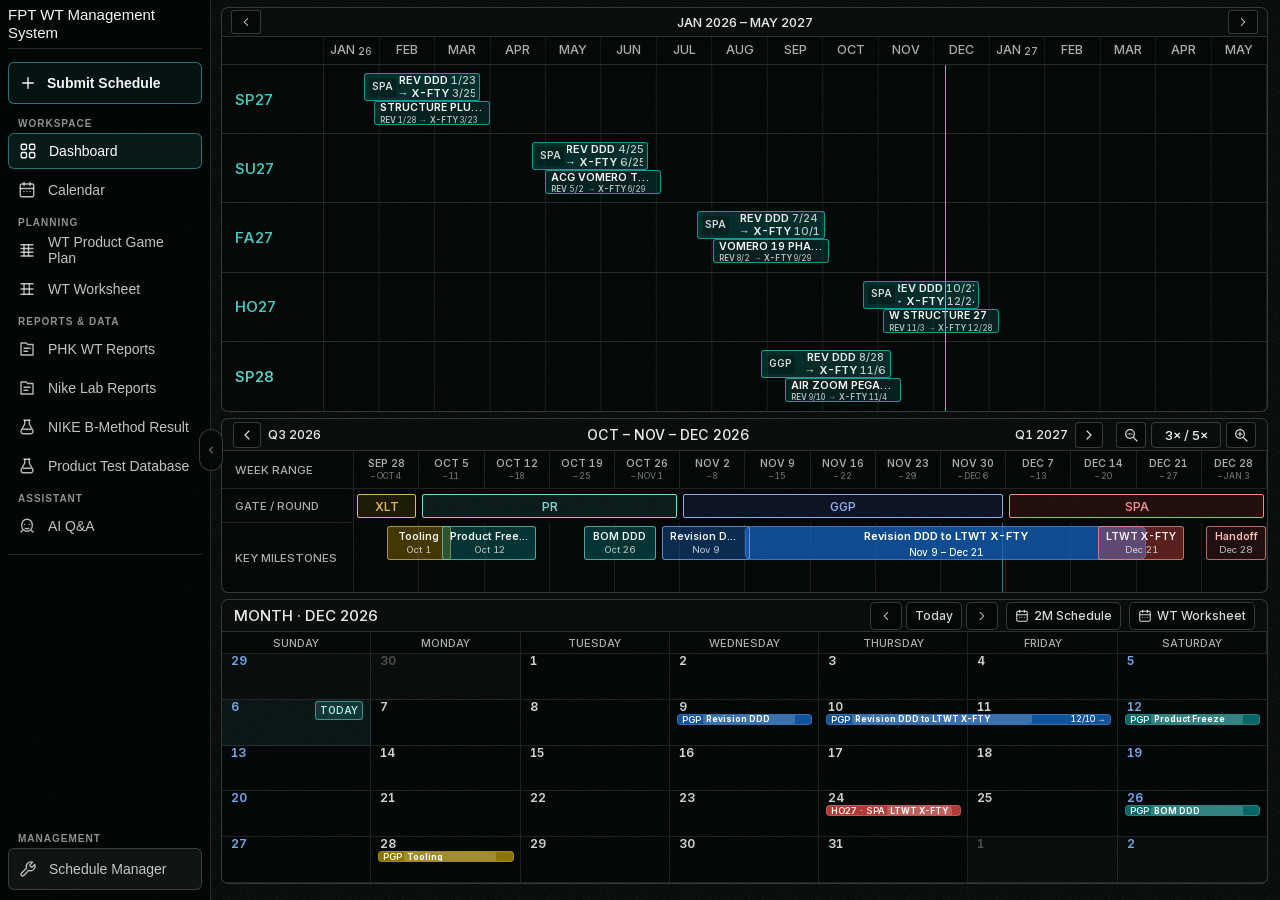
==== local-harness.html @ 63879694 "Show model names in macro actual bars" ====
<!doctype html>
<html lang="en">
<head>
  <meta charset="utf-8">
  <meta name="viewport" content="width=device-width, initial-scale=1">
  <title>FPT WT Management System</title>
  <link rel="icon" href="data:,">
  <link rel="stylesheet" href="./wt-system.css?v=202607162345">
</head>
<body>
  <div
    id="wt-system-root"
    data-wt-system
    data-wt-standalone="true"
    data-wt-year="2026"
    data-wt-backend-mode="local"
    data-wt-ai-endpoint=""
    data-wt-copilot-url="https://taekwangcom.sharepoint.com/sites/T2RLDesignTest20260420/_layouts/15/chat.aspx?app=SharePointPages"
    data-wt-agent-source-path="/sites/T2RL2/SiteAssets/T2RL Data Agent Source.md"
    data-wt-tcms-events-url="./tcms-wt-events.json"
    data-wt-tcms-refresh-ms="60000"
  ></div>
  <script defer src="./wt-system.js?v=202607162345"></script>
</body>
</html>
---- wt-system.css ----
@font-face {
  font-family: "Helvetica Now Text";
  src:
    local("Helvetica Now Text"),
    local("HelveticaNowText");
  font-weight: 100 900;
  font-style: normal;
  font-display: swap;
}

@font-face {
  font-family: "T2RL Inter";
  src: url("./fonts/t2rl-inter-latin-100-900-normal.woff2") format("woff2");
  font-style: normal;
  font-weight: 100 900;
  font-display: swap;
}

/* Schedule command board: supplied 1672 x 941 visual reference */
@font-face {
  font-family: "Inter WT";
  src: url("./fonts/inter-variable.woff2") format("woff2");
  font-weight: 100 900;
  font-style: normal;
  font-display: swap;
}

.wt-app.is-dashboard {
  --wt-sidebar-width: clamp(208px, 16.5vw, 232px);
  grid-template-columns: var(--wt-sidebar-width) minmax(0, 1fr);
  background: #f7f8f8;
  font-family: "Inter WT", Inter, "Arimo WT", Arial, sans-serif;
}

.wt-app.is-dashboard.is-sidebar-collapsed {
  grid-template-columns: 0 minmax(0, 1fr);
}

.wt-app.is-dashboard .wt-main,
.wt-app.is-dashboard .wt-workspace {
  min-width: 0;
  min-height: 0;
  height: 100%;
  background: #f7f8f8;
  overflow: hidden;
}

.wt-command-sidebar {
  width: 244px;
  max-width: 244px;
  height: 100%;
  min-height: 0;
  display: grid;
  grid-template-rows: 62px minmax(0, 1fr) 54px;
  gap: 0;
  padding: 0 7px;
  border: 0;
  border-right: 1px solid #123f48;
  background: #003b46;
  color: #f7ffff;
  overflow: hidden;
}

.wt-command-brand {
  display: grid;
  grid-template-columns: 40px minmax(0, 1fr) 27px;
  gap: 9px;
  align-items: center;
  min-width: 0;
  padding: 8px 2px 7px 6px;
}

.wt-command-brand-mark {
  width: 38px;
  height: 40px;
  display: grid;
  place-items: center;
  border: 2px solid #eafafa;
  border-radius: 2px;
  color: #ffffff;
  font-size: 18px;
  font-weight: 700;
  line-height: 1;
}

.wt-command-brand-copy {
  min-width: 0;
  display: grid;
  gap: 4px;
}

.wt-command-brand-copy b {
  color: #ffffff;
  font-size: 15px;
  font-weight: 750;
  line-height: 1;
  white-space: nowrap;
}

.wt-command-brand-copy small {
  color: #f0fbfc;
  font-size: 10px;
  font-weight: 600;
  line-height: 1;
  white-space: nowrap;
}

.wt-command-brand button,
.wt-command-collapse,
.wt-command-nav button {
  border: 0;
  background: transparent;
  color: inherit;
}

.wt-command-brand button {
  width: 27px;
  height: 38px;
  display: grid;
  place-items: center;
  padding: 0;
}

.wt-command-brand button .wt-icon {
  width: 21px;
  height: 21px;
}

.wt-command-nav {
  min-height: 0;
  display: grid;
  align-content: start;
  gap: 3px;
  padding-top: 6px;
  overflow: hidden;
}

.wt-command-dashboard-link {
  height: 27px;
  display: grid;
  grid-template-columns: 22px 1fr;
  gap: 8px;
  align-items: center;
  padding: 0 13px;
  border-radius: 3px;
  text-align: left;
  font-size: 12px;
  font-weight: 650;
}

.wt-command-dashboard-link.active {
  background: #087d81;
  color: #ffffff;
}

.wt-command-dashboard-link .wt-icon {
  width: 19px;
  height: 19px;
}

.wt-command-nav-group {
  display: grid;
  gap: 1px;
}

.wt-command-nav-group > header {
  height: 26px;
  display: flex;
  align-items: center;
  justify-content: space-between;
  padding: 5px 12px 1px;
}

.wt-command-nav-group > header b {
  color: #ffffff;
  font-size: 10px;
  font-weight: 720;
  line-height: 1;
  letter-spacing: .02em;
}

.wt-command-nav-group > header .wt-icon {
  width: 13px;
  height: 13px;
}

.wt-command-tree {
  position: relative;
  display: grid;
  gap: 0;
  padding-left: 30px;
}

.wt-command-tree::before {
  content: "";
  position: absolute;
  top: 3px;
  bottom: 10px;
  left: 29px;
  border-left: 1px solid rgba(221, 247, 249, .72);
}

.wt-command-tree button {
  position: relative;
  height: 24px;
  display: flex;
  align-items: center;
  padding: 0 0 0 15px;
  color: #f0f8f8;
  text-align: left;
  font-size: 10.5px;
  line-height: 1;
}

.wt-command-tree button::before {
  content: "";
  position: absolute;
  left: 0;
  top: 50%;
  width: 10px;
  border-top: 1px solid rgba(221, 247, 249, .72);
}

.wt-command-tree button:hover,
.wt-command-tree button:focus-visible {
  color: #ffffff;
  background: rgba(255,255,255,.08);
  outline: none;
}

.wt-command-collapse {
  height: 54px;
  display: flex;
  align-items: center;
  gap: 10px;
  align-self: end;
  padding: 0 13px;
  border-top: 1px solid rgba(224,248,249,.55);
  color: #ffffff;
  font-size: 11px;
  text-align: left;
}

.wt-command-collapse .wt-icon {
  width: 16px;
  height: 16px;
}

.wt-app.is-dashboard .wt-dashboard.wt-command-dashboard,
#wt-system-root[data-wt-fit="viewport"] .wt-app.is-dashboard .wt-dashboard.wt-command-dashboard {
  position: relative;
  width: 100%;
  height: 100%;
  min-height: 0;
  display: grid;
  grid-template-rows: 40px 308px 24px 190px 26px minmax(0, 1fr);
  gap: 0;
  padding: 10px 12px 16px 10px;
  background: #f7f8f8;
  overflow: hidden;
}

.wt-command-topbar {
  min-width: 0;
  display: flex;
  align-items: center;
  justify-content: flex-end;
  gap: 8px;
  padding: 0 5px;
}

.wt-command-page-title {
  min-width: 212px;
  display: grid;
  gap: 5px;
}

.wt-command-page-title h1,
.wt-command-page-title span {
  margin: 0;
}

.wt-command-page-title h1 {
  color: #12242e;
  font-size: 22px;
  font-weight: 710;
  line-height: 1;
}

.wt-command-page-title span {
  color: #38444b;
  font-size: 11px;
  font-weight: 450;
}

.wt-command-top-actions {
  min-width: 0;
  display: flex;
  align-items: center;
  justify-content: flex-end;
  gap: 20px;
}

.wt-command-action,
.wt-command-icon-action,
.wt-command-program-select select {
  border: 0;
  background: #ffffff;
  color: #182a34;
  font-size: 11px;
  font-weight: 560;
}

.wt-command-program-select {
  position: relative;
}

.wt-command-program-select select {
  width: 120px;
  height: 36px;
  appearance: auto;
  padding: 0 11px;
  border: 1px solid #c4cbcf;
  border-radius: 4px;
}

.wt-command-action,
.wt-command-icon-action {
  height: 36px;
  display: inline-flex;
  align-items: center;
  justify-content: center;
  border: 1px solid #c4cbcf;
  border-radius: 4px;
}

.wt-command-action {
  min-width: 88px;
  gap: 7px;
  padding: 0 12px;
}

.wt-command-action.active {
  border-color: #087d81;
  background: #e2f4f3;
  color: #006d72;
}

.wt-command-icon-action {
  width: 42px;
  padding: 0;
}

.wt-command-action .wt-icon,
.wt-command-icon-action .wt-icon {
  width: 18px;
  height: 18px;
}

.wt-command-data-date {
  align-self: center;
  color: #2f3b41;
  font-size: 10px;
  font-weight: 500;
  white-space: nowrap;
}

.wt-command-panel {
  min-width: 0;
  min-height: 0;
  border: 1px solid #75838a;
  border-radius: 4px;
  background: #ffffff;
  overflow: hidden;
}

.wt-command-panel-head {
  height: 29px;
  display: grid;
  grid-template-columns: minmax(0, 1fr);
  align-items: center;
  border-bottom: 1px solid #d2d6d8;
}

.wt-command-panel h2 {
  margin: 0;
  color: #182b35;
  font-size: 13px;
  font-weight: 720;
  letter-spacing: 0;
}

.wt-command-panel-head h2 {
  padding-left: 14px;
  font-size: 12px;
  white-space: nowrap;
}

.wt-command-panel-head > b {
  justify-self: center;
  color: #25333a;
  font-size: 11px;
  font-weight: 560;
}

.wt-command-macro-nav {
  width: 100%;
  min-width: 0;
  display: grid;
  grid-template-columns: 28px minmax(0, 1fr) 28px;
  align-items: center;
  gap: 7px;
  padding: 0 7px;
}

.wt-command-macro-nav b {
  justify-self: center;
  color: #25333a;
  font-size: 10px;
  font-weight: 620;
  white-space: nowrap;
}

.wt-command-macro-nav button {
  width: 28px;
  height: 23px;
  display: grid;
  place-items: center;
  padding: 0;
  border: 1px solid #c4cbcf;
  border-radius: 3px;
  background: #ffffff;
  color: #20343d;
}

.wt-command-macro-nav button:hover,
.wt-command-macro-nav button:focus-visible {
  border-color: #0b8589;
  color: #00777b;
}

.wt-command-macro-nav .wt-icon {
  width: 14px;
  height: 14px;
}

.wt-command-year-months {
  height: 26px;
  display: grid;
  grid-template-columns: 102px repeat(var(--wt-command-month-count, 17), minmax(0, 1fr));
  border-bottom: 1px solid #cbd1d4;
}

.wt-command-year-months > * {
  min-width: 0;
  display: grid;
  place-items: center;
  border-right: 1px dotted #c9ced0;
}

.wt-command-year-months > *:last-child {
  border-right: 0;
}

.wt-command-year-months b {
  display: flex;
  height: 100%;
  align-items: center;
  justify-content: center;
  gap: 2px;
  color: #23323a;
  font-size: 8.5px;
  font-weight: 680;
  line-height: 1;
}

.wt-command-year-months b small {
  color: #758086;
  font-size: 6.5px;
  font-weight: 600;
  line-height: 1;
}

.wt-command-season-grid {
  position: relative;
  height: calc(100% - 55px);
}

.wt-command-season-row {
  height: calc(100% / var(--wt-command-season-count, 5));
  display: grid;
  grid-template-columns: 102px minmax(0, 1fr);
  border-bottom: 1px solid #d2d7d9;
}

.wt-command-season-row:last-of-type {
  border-bottom: 0;
}

.wt-command-season-label {
  display: grid;
  align-content: center;
  gap: 3px;
  padding: 0 12px;
  border: 0;
  border-right: 1px solid #cbd1d4;
  background: #ffffff;
  text-align: left;
}

.wt-command-season-label b {
  font-size: 12px;
  font-weight: 720;
  line-height: 1;
}

.wt-command-season-label small {
  font-size: 9px;
  font-weight: 480;
  line-height: 1;
}

.wt-season-green .wt-command-season-label { color: #34752f; }
.wt-season-teal .wt-command-season-label { color: #008387; }
.wt-season-orange .wt-command-season-label { color: #c36515; }
.wt-season-coral .wt-command-season-label { color: #cb342f; }
.wt-season-purple .wt-command-season-label { color: #744099; }

.wt-command-season-track {
  position: relative;
  min-width: 0;
  background-image: linear-gradient(to right, transparent calc(100% - 1px), #e1e4e6 calc(100% - 1px));
  background-size: calc(100% / var(--wt-command-month-count, 17)) 100%;
}

.wt-command-season-plan-bar,
.wt-command-season-actual-bar {
  position: absolute;
  left: var(--start);
  width: max(22px, calc(var(--end) - var(--start)));
  min-width: 0;
  margin: 0;
  border-radius: 3px;
  overflow: hidden;
  white-space: nowrap;
}

.wt-command-season-plan-bar {
  top: 3px;
  height: 16px;
  display: grid;
  grid-template-columns: auto minmax(0, 1fr) auto minmax(0, 1fr);
  align-items: center;
  gap: 3px;
  padding: 0 5px;
  border: 1px solid rgba(39, 66, 72, .18);
  color: #28353b;
  text-align: center;
}

.wt-season-green .wt-command-season-plan-bar { background: #cbddc5; }
.wt-season-teal .wt-command-season-plan-bar { background: #bfdfdb; }
.wt-season-orange .wt-command-season-plan-bar { background: #fcdbb9; }
.wt-season-coral .wt-command-season-plan-bar { background: #f6c5c5; }
.wt-season-purple .wt-command-season-plan-bar { background: #dac7e4; }

.wt-command-season-plan-bar span {
  min-width: 0;
  display: flex;
  align-items: center;
  gap: 3px;
  overflow: hidden;
}

.wt-command-season-plan-bar span:last-child {
  justify-content: flex-end;
}

.wt-command-season-plan-bar b,
.wt-command-season-plan-bar small,
.wt-command-season-plan-bar i {
  flex: 0 0 auto;
  font-size: 7.5px;
  font-style: normal;
  line-height: 1;
}

.wt-command-season-plan-bar b {
  overflow: hidden;
  font-weight: 760;
  text-overflow: ellipsis;
}

.wt-command-bar-gate {
  flex: 0 0 auto;
  min-width: 23px;
  height: 12px;
  display: grid;
  place-items: center;
  padding: 0 3px;
  border-radius: 2px;
  background: rgba(17, 51, 59, .16);
  color: #17363e;
  font-size: 7px;
  font-weight: 800;
  line-height: 1;
}

.wt-command-season-plan-bar small {
  color: rgba(22, 46, 52, .72);
  font-weight: 600;
}

.wt-command-season-actual-bar {
  top: 22px;
  height: 16px;
  display: flex;
  align-items: center;
  gap: 4px;
  padding: 0 5px;
  border: 1px solid #4464d8;
  background: #eef1ff;
  color: #263d92;
  text-align: left;
}

.wt-command-season-actual-bar b,
.wt-command-season-actual-bar span,
.wt-command-season-actual-bar small {
  min-width: 0;
  font-size: 7.5px;
  line-height: 1;
}

.wt-command-season-actual-bar b,
.wt-command-season-actual-bar small {
  flex: 0 0 auto;
  font-weight: 760;
}

.wt-command-season-actual-bar span {
  flex: 1 1 auto;
  overflow: hidden;
  font-weight: 650;
  text-overflow: ellipsis;
}

.wt-command-season-empty {
  margin: 0;
  padding: 22px 16px;
  color: #69777d;
  font-size: 11px;
}

.wt-command-year-today {
  position: absolute;
  inset: 0 0 0 102px;
  z-index: 4;
  pointer-events: none;
}

.wt-command-year-today::after {
  content: "";
  position: absolute;
  top: 0;
  bottom: 0;
  left: var(--point);
  width: 1px;
  background: #13aeb6;
}

.wt-command-today-gap {
  position: relative;
  margin-left: 102px;
  pointer-events: none;
}

.wt-command-today-gap span {
  position: absolute;
  top: 3px;
  left: var(--point);
  z-index: 5;
  min-width: 44px;
  height: 19px;
  display: grid;
  place-items: center;
  padding: 0 6px;
  border: 1px solid #7fd5da;
  border-radius: 3px;
  background: #bdeff0;
  color: #087c82;
  font-size: 9px;
  font-weight: 650;
  transform: translateX(-50%);
}

.wt-command-today-gap.is-master-gap span {
  top: 4px;
}

.wt-command-master-head {
  height: 36px;
  display: grid;
  grid-template-columns: 140px minmax(250px, 1fr) 140px 164px;
  align-items: center;
  gap: 8px;
  padding: 0 15px;
  border-bottom: 1px solid #cbd1d4;
}

.wt-command-master-head h2 {
  font-size: 16px;
}

.wt-command-master-head > b {
  justify-self: center;
  font-size: 12px;
  font-weight: 650;
}

.wt-command-quarter-nav {
  display: flex;
  align-items: center;
  gap: 9px;
  color: #2b3a42;
  font-size: 10px;
  font-weight: 560;
}

.wt-command-quarter-nav.is-next {
  justify-content: flex-end;
}

.wt-command-quarter-nav button,
.wt-command-zoom button {
  width: 31px;
  height: 28px;
  display: grid;
  place-items: center;
  padding: 0;
  border: 1px solid #bfc7cb;
  border-radius: 4px;
  background: #ffffff;
  color: #1f3139;
}

.wt-command-quarter-nav .wt-icon,
.wt-command-zoom .wt-icon {
  width: 17px;
  height: 17px;
}

.wt-command-zoom {
  display: grid;
  grid-template-columns: 34px 78px 34px;
  gap: 6px;
  justify-content: end;
}

.wt-command-zoom button {
  width: 34px;
}

.wt-command-zoom output {
  height: 28px;
  display: grid;
  place-items: center;
  border: 1px solid #bfc7cb;
  border-radius: 4px;
  color: #26373e;
  font-size: 12px;
  font-weight: 550;
}

.wt-command-master-grid {
  height: calc(100% - 36px);
  display: grid;
  grid-template-columns: 132px repeat(var(--weeks), minmax(0, 1fr));
  grid-template-rows: 36px 34px minmax(0, 1fr);
}

.wt-command-master-label {
  z-index: 2;
  display: flex;
  align-items: center;
  padding-left: 13px;
  border-right: 1px solid #cbd1d4;
  border-bottom: 1px solid #cbd1d4;
  background: #ffffff;
  color: #29383f;
  font-size: 9.5px;
  font-weight: 560;
}

.wt-command-master-label.is-week { grid-column: 1; grid-row: 1; }
.wt-command-master-label.is-gate { grid-column: 1; grid-row: 2; }
.wt-command-master-label.is-milestone { grid-column: 1; grid-row: 3; border-bottom: 0; }

.wt-command-week-label {
  grid-row: 1;
  border: 0;
  border-right: 1px solid #d6dbdd;
  border-bottom: 1px solid #cbd1d4;
  background: #ffffff;
  color: #2a3a42;
  font-size: 9px;
  font-weight: 560;
}

.wt-command-gate-band {
  grid-row: 2;
  align-self: center;
  height: 22px;
  display: grid;
  place-items: center;
  margin: 0 3px;
  border: 1px solid currentColor;
  border-radius: 2px;
  font-size: 10px;
  font-weight: 680;
}

.wt-command-gate-band.is-xlt { color: #a26d00; background: #fff6d7; }
.wt-command-gate-band.is-pr { color: #087e7c; background: #def4f1; }
.wt-command-gate-band.is-ggp { color: #1f5cbd; background: #dfe9fb; }
.wt-command-gate-band.is-spa { color: #d93832; background: #ffe1df; }

.wt-command-milestone-track {
  position: relative;
  grid-row: 3;
  min-width: 0;
  display: grid;
  grid-template-columns: repeat(var(--weeks), minmax(0, 1fr));
  align-items: start;
  overflow: hidden;
}

.wt-command-master-rule {
  grid-row: 1;
  height: 100%;
  border-right: 1px solid #d8dcde;
}

.wt-command-master-event {
  position: absolute;
  top: 6px;
  left: var(--visual-left);
  z-index: 2;
  width: var(--visual-width);
  min-width: 0;
  height: 40px;
  display: grid;
  align-content: center;
  gap: 3px;
  margin: 0;
  padding: 0 5px;
  border: 1px solid transparent;
  border-radius: 4px;
  color: #ffffff;
  text-align: center;
  overflow: hidden;
}

.wt-command-master-event b,
.wt-command-master-event small {
  min-width: 0;
  overflow: hidden;
  text-overflow: ellipsis;
  white-space: nowrap;
}

.wt-command-master-event b { font-size: 9px; font-weight: 620; }
.wt-command-master-event small { font-size: 8px; font-weight: 450; }
.wt-command-master-event.is-gold { background: #b99700; }
.wt-command-master-event.is-teal { background: #078b89; }
.wt-command-master-event.is-blue { background: #1667c4; }
.wt-command-master-event.is-red { background: #e24943; }
.wt-command-master-event.is-red-outline { border-color: #df4e48; background: #ffffff; color: #d23c37; }
.wt-command-master-event.is-flow { border-radius: 6px; }

.wt-command-master-event.is-point {
  z-index: 3;
  width: 74px;
  min-width: 74px;
  padding: 0 2px 0 13px;
  border: 0;
  background: transparent;
  color: #25363e;
  text-align: left;
  overflow: visible;
}

.wt-command-master-event.is-point::before {
  content: "";
  position: absolute;
  top: 16px;
  left: 2px;
  width: 8px;
  height: 8px;
  border: 1px solid rgba(24, 45, 54, .22);
  border-radius: 2px;
  background: #53616a;
}

.wt-command-master-event.is-point.is-label-before {
  left: auto;
  right: calc(100% - var(--visual-left));
  padding: 0 13px 0 2px;
  text-align: right;
}

.wt-command-master-event.is-point.is-label-before::before {
  right: 2px;
  left: auto;
}

.wt-command-master-event.is-point.is-gold::before { background: #b99700; }
.wt-command-master-event.is-point.is-teal::before { background: #078b89; }
.wt-command-master-event.is-point.is-blue::before { background: #1667c4; }
.wt-command-master-event.is-point.is-red::before { background: #e24943; }
.wt-command-master-event.is-point.is-red-outline::before { border-color: #df4e48; background: #ffffff; }
.wt-command-master-event.is-point b { font-size: 8px; font-weight: 650; }
.wt-command-master-event.is-point small { color: #66747a; font-size: 7.5px; }

.wt-command-master-event.is-point.is-label-before.is-red b,
.wt-command-master-event.is-point.is-label-before.is-red small {
  justify-self: end;
  padding: 0 2px;
  border-radius: 1px;
  background: rgba(255, 255, 255, .9);
}

.wt-command-actual-event {
  position: absolute;
  bottom: calc(1px + (var(--actual-row) * 16px));
  left: var(--visual-left);
  z-index: 4;
  width: 82px;
  height: 15px;
  display: flex;
  align-items: center;
  justify-content: flex-start;
  gap: 3px;
  padding: 0 2px 0 12px;
  border: 0;
  background: transparent;
  color: #344db6;
  overflow: visible;
  text-align: left;
}

.wt-command-actual-event::before {
  content: "";
  position: absolute;
  top: 4px;
  left: 2px;
  width: 7px;
  height: 7px;
  border: 1px solid #394fc1;
  border-radius: 2px;
  background: #5a6fe2;
}

.wt-command-actual-event.is-label-before {
  left: auto;
  right: calc(100% - var(--visual-left));
  justify-content: flex-end;
  padding: 0 12px 0 2px;
  text-align: right;
}

.wt-command-actual-event.is-label-before::before {
  right: 2px;
  left: auto;
}

.wt-command-actual-event b,
.wt-command-actual-event small {
  overflow: hidden;
  font-size: 7px;
  white-space: nowrap;
  text-overflow: ellipsis;
}

.wt-command-actual-event b { max-width: 53px; }
.wt-command-actual-event small { flex: 0 0 auto; color: #6671a8; }

.wt-command-month {
  display: grid;
  grid-template-rows: 32px minmax(0, 1fr);
}

.wt-command-month > header {
  display: flex;
  align-items: center;
  padding: 0 13px;
  border-bottom: 1px solid #cbd1d4;
}

.wt-command-month > header h2 {
  font-size: 13px;
}

.wt-command-month-grid {
  min-height: 0;
  display: grid;
  grid-template-columns: repeat(7, minmax(0, 1fr));
  grid-template-rows: 27px repeat(var(--month-weeks), minmax(0, 1fr));
  isolation: isolate;
}

.wt-command-weekday {
  grid-row: 1;
  display: grid;
  place-items: center;
  border-right: 1px solid #cfd4d6;
  border-bottom: 1px solid #cbd1d4;
  color: #2a383f;
  font-size: 8.5px;
  font-weight: 560;
}

.wt-command-month-cell {
  position: relative;
  z-index: 1;
  display: block;
  min-width: 0;
  min-height: 0;
  padding: 8px 10px;
  border: 0;
  border-right: 1px solid #d2d7d9;
  border-bottom: 1px solid #d2d7d9;
  background: #ffffff;
  color: #24343c;
  text-align: left;
}

.wt-command-month-cell:nth-of-type(7n) {
  border-right: 0;
}

.wt-command-month-cell span {
  font-size: 11px;
  font-weight: 620;
}

.wt-command-month-cell.is-weekend span {
  color: #175caf;
}

.wt-command-month-cell.is-outside {
  color: #aab1b5;
  background: #fbfcfc;
}

.wt-command-month-cell.is-outside span {
  color: #9da5a9;
}

.wt-command-month-cell.is-today {
  background: #eaf8f8;
}

.wt-command-month-cell small {
  position: absolute;
  right: 10px;
  top: 7px;
  min-width: 43px;
  height: 20px;
  display: grid;
  place-items: center;
  border: 1px solid #8adadd;
  border-radius: 3px;
  background: #c7f2f2;
  color: #00838a;
  font-size: 8px;
  font-weight: 650;
}

.wt-command-month-event {
  position: relative;
  z-index: 3;
  align-self: start;
  min-width: 0;
  height: 25px;
  display: grid;
  grid-template-columns: minmax(0, 1fr) auto auto auto;
  gap: 4px;
  align-items: center;
  margin: calc(20px + (var(--lane) * 27px)) 8px 0;
  padding: 0 8px;
  border: 1px solid transparent;
  border-radius: 4px;
  color: #ffffff;
  text-align: left;
  overflow: hidden;
}

.wt-command-month-event b,
.wt-command-month-event em,
.wt-command-month-event small {
  overflow: hidden;
  text-overflow: ellipsis;
  white-space: nowrap;
}

.wt-command-month-event b { font-size: 9px; font-weight: 540; }
.wt-command-month-event em {
  max-width: 96px;
  padding: 1px 3px;
  border-radius: 2px;
  background: rgba(255, 255, 255, .18);
  font-size: 8px;
  font-style: normal;
  font-weight: 680;
  line-height: 1.15;
}
.wt-command-month-event:not(.is-single-day) em { max-width: 180px; }
.wt-command-month-event small { font-size: 8px; font-weight: 450; }
.wt-command-month-event > span { font-size: 16px; line-height: 1; }
.wt-command-month-event.is-single-day small { display: none; }
.wt-command-month-event.is-blue { background: #1469c7; }
.wt-command-month-event.is-teal { background: #078b89; }
.wt-command-month-event.is-gold { background: #b99700; }
.wt-command-month-event.is-red { background: #e24943; }
.wt-command-month-event.is-actual { background: #536df0; }

.wt-command-topbar button:active,
.wt-command-sidebar button:active,
.wt-command-panel button:active {
  transform: none;
}

@media (max-width: 1450px) {
  .wt-app.is-dashboard { --wt-sidebar-width: clamp(208px, 16.5vw, 232px); }
  .wt-command-sidebar { width: 232px; max-width: 232px; }
  .wt-command-top-actions { gap: 7px; }
  .wt-command-data-date { display: none; }
  .wt-command-master-head { grid-template-columns: 120px minmax(220px,1fr) 120px 164px; }
}

@media (max-height: 820px) {
  .wt-command-sidebar { grid-template-rows: 56px minmax(0,1fr) 42px; }
  .wt-command-nav { gap: 1px; }
  .wt-command-nav-group > header { height: 21px; }
  .wt-command-tree button { height: 19px; }
  .wt-app.is-dashboard .wt-dashboard.wt-command-dashboard,
  #wt-system-root[data-wt-fit="viewport"] .wt-app.is-dashboard .wt-dashboard.wt-command-dashboard {
    grid-template-rows: 36px 285px 18px 165px 18px minmax(0,1fr);
    padding-top: 7px;
  }
}

@font-face {
  font-family: "Helvetica Now Display";
  src:
    local("Helvetica Now Display"),
    local("HelveticaNowDisplay"),
    local("HelveticaNowDisplayMedium");
  font-weight: 100 900;
  font-style: normal;
  font-display: swap;
}

@font-face {
  font-family: "Arimo WT";
  src: url("./fonts/arimo-latin-400-normal.woff2") format("woff2");
  font-weight: 400;
  font-style: normal;
  font-display: swap;
  unicode-range: U+0000-00FF,U+0131,U+0152-0153,U+02BB-02BC,U+02C6,U+02DA,U+02DC,U+0304,U+0308,U+0329,U+2000-206F,U+20AC,U+2122,U+2191,U+2193,U+2212,U+2215,U+FEFF,U+FFFD;
}

@font-face {
  font-family: "Arimo WT";
  src: url("./fonts/arimo-latin-500-normal.woff2") format("woff2");
  font-weight: 500;
  font-style: normal;
  font-display: swap;
  unicode-range: U+0000-00FF,U+0131,U+0152-0153,U+02BB-02BC,U+02C6,U+02DA,U+02DC,U+0304,U+0308,U+0329,U+2000-206F,U+20AC,U+2122,U+2191,U+2193,U+2212,U+2215,U+FEFF,U+FFFD;
}

@font-face {
  font-family: "Arimo WT";
  src: url("./fonts/arimo-latin-600-normal.woff2") format("woff2");
  font-weight: 600;
  font-style: normal;
  font-display: swap;
  unicode-range: U+0000-00FF,U+0131,U+0152-0153,U+02BB-02BC,U+02C6,U+02DA,U+02DC,U+0304,U+0308,U+0329,U+2000-206F,U+20AC,U+2122,U+2191,U+2193,U+2212,U+2215,U+FEFF,U+FFFD;
}

@font-face {
  font-family: "Arimo WT";
  src: url("./fonts/arimo-latin-700-normal.woff2") format("woff2");
  font-weight: 700;
  font-style: normal;
  font-display: swap;
  unicode-range: U+0000-00FF,U+0131,U+0152-0153,U+02BB-02BC,U+02C6,U+02DA,U+02DC,U+0304,U+0308,U+0329,U+2000-206F,U+20AC,U+2122,U+2191,U+2193,U+2212,U+2215,U+FEFF,U+FFFD;
}

#wt-system-root,
.wt-root {
  --canvas: #f4f5f3;
  --surface: #ffffff;
  --panel: #eceeed;
  --panel-strong: #dde1df;
  --ink: #151716;
  --muted: #66706c;
  --line: #cfd5d2;
  --line-strong: #222826;
  --teal: #21aeb0;
  --teal-dark: #087b80;
  --orange: #d98b16;
  --blue: #416a9b;
  --green: #5f8757;
  --red: #b86b5b;
  --font-text: "Helvetica Now Text", "Helvetica Neue", Helvetica, "Arimo WT", Arial, "Apple SD Gothic Neo", sans-serif;
  --font-display: "Helvetica Now Display", "Helvetica Now Text", "Helvetica Neue", Helvetica, "Arimo WT", Arial, "Apple SD Gothic Neo", sans-serif;
  min-height: 100dvh;
  color: var(--ink);
  font-family: var(--font-text);
  font-variant-numeric: tabular-nums;
}

#wt-system-root *,
.wt-root * {
  box-sizing: border-box;
}

body:has(#wt-system-root[data-wt-standalone="true"]) {
  margin: 0;
  background: var(--canvas);
  overflow: hidden;
}

button,
input,
select,
textarea {
  font: inherit;
}

button {
  cursor: pointer;
}

button:active {
  transform: translateY(1px);
}

button:focus-visible,
input:focus-visible,
select:focus-visible,
textarea:focus-visible {
  outline: 3px solid rgba(33, 174, 176, .34);
  outline-offset: 2px;
}

.wt-icon {
  width: 18px;
  height: 18px;
  display: block;
  flex: 0 0 auto;
  stroke-width: 1.8;
}

.wt-app {
  position: relative;
  width: 100vw;
  min-width: 0;
  height: 100dvh;
  min-height: 0;
  display: grid;
  grid-template-columns: var(--wt-sidebar-width, 256px) minmax(0, 1fr);
  background: var(--canvas);
  overflow: hidden;
}

.wt-sidebar {
  display: grid;
  grid-template-rows: auto auto minmax(0, 1fr) auto;
  gap: 14px;
  min-height: 0;
  padding: 24px 18px 18px;
  background: #1c211f;
  color: #f8faf8;
  border-right: 1px solid #303735;
}

.wt-brand {
  display: grid;
  grid-template-columns: 1fr;
  gap: 0;
  align-items: center;
  min-height: 54px;
}

.wt-brand b,
.wt-brand small {
  display: block;
}

.wt-brand b {
  font-family: var(--font-display);
  font-size: 20px;
  line-height: 1.12;
  letter-spacing: .02em;
}

.wt-brand small {
  margin-top: 4px;
  color: #a9b2ae;
  font-size: 12px;
  text-transform: uppercase;
}

.wt-sidebar-create {
  min-height: 46px;
  display: grid;
  grid-template-columns: 22px minmax(0, 1fr);
  gap: 10px;
  align-items: center;
  margin: 14px 0 2px;
  border: 1px solid rgba(255,255,255,.32);
  border-radius: 6px;
  background: rgba(255,255,255,.14);
  color: #ffffff;
  padding: 0 12px;
  text-align: left;
  font-size: 15px;
  font-weight: 800;
  cursor: pointer;
}

.wt-sidebar-create .wt-icon {
  width: 20px;
  height: 20px;
}

.wt-primary-nav {
  display: grid;
  gap: 12px;
  align-content: start;
  padding: 8px 0 10px;
  border-top: 1px solid rgba(255,255,255,.10);
  border-bottom: 1px solid rgba(255,255,255,.10);
}

.wt-nav-group {
  min-width: 0;
  display: grid;
  gap: 4px;
}

.wt-nav-group-title {
  margin: 0;
  padding: 0 10px 2px;
  color: rgba(255,255,255,.62);
  font-size: 11px;
  font-weight: 800;
  line-height: 1;
  letter-spacing: .08em;
  text-transform: uppercase;
}

.wt-primary-nav-main {
  align-self: start;
}

.wt-sidebar-bottom-nav {
  align-self: end;
  padding: 10px 0 0;
  border-bottom: 0;
}

.wt-sidebar-bottom-nav button {
  height: 48px;
  border: 1px solid rgba(255,255,255,.18);
  background: rgba(255,255,255,.06);
}

.wt-primary-nav button,
.wt-primary-nav a {
  height: 44px;
  display: grid;
  grid-template-columns: 22px 1fr;
  gap: 10px;
  align-items: center;
  border: 0;
  background: transparent;
  color: #cfd7d4;
  text-align: left;
  text-decoration: none;
  font-size: 17px;
  cursor: pointer;
}

.wt-primary-nav button i,
.wt-primary-nav a i {
  width: 10px;
  height: 10px;
  margin-left: 4px;
  border: 1px solid currentColor;
}

.wt-primary-nav button .wt-icon,
.wt-primary-nav a .wt-icon {
  width: 21px;
  height: 21px;
}

.wt-primary-nav button.active,
.wt-primary-nav a.active {
  background: rgba(255,255,255,.08);
  color: #fff;
}

.wt-primary-nav button.active i,
.wt-primary-nav a.active i {
  background: var(--teal);
  border-color: var(--teal);
}

.wt-side-card,
.wt-mini-month,
.wt-side-status {
  border: 1px solid rgba(255,255,255,.10);
  background: rgba(255,255,255,.06);
}

.wt-side-date {
  min-height: 86px;
  display: flex;
  align-items: center;
  justify-content: space-between;
  gap: 12px;
  padding: 14px;
}

.wt-side-date small,
.wt-side-status span,
.wt-toolbar small,
.wt-filter-group small,
.wt-dashboard-hero small,
.wt-plan-map header small,
.wt-library-main header small {
  color: var(--muted);
  font-size: 12px;
  line-height: 1;
  letter-spacing: .08em;
  text-transform: uppercase;
}

.wt-side-date small,
.wt-side-date b {
  display: block;
}

.wt-side-date b {
  margin-top: 6px;
  color: #fff;
  font-size: 22px;
  line-height: 1;
}

.wt-side-date span {
  color: #fff;
  font-size: 22px;
}

.wt-mini-month {
  padding: 14px;
}

.wt-mini-month header {
  display: flex;
  justify-content: space-between;
  align-items: center;
  color: #fff;
}

.wt-mini-month header span {
  color: #9da7a3;
  font-size: 12px;
}

.wt-mini-month header b {
  font-size: 18px;
  letter-spacing: .08em;
}

.wt-mini-week,
.wt-mini-days {
  display: grid;
  grid-template-columns: repeat(7, minmax(0, 1fr));
}

.wt-mini-week {
  margin-top: 14px;
  color: #8c9692;
  font-size: 11px;
  text-align: center;
}

.wt-mini-days {
  gap: 4px;
  margin-top: 8px;
}

.wt-mini-days button,
.wt-mini-days span {
  width: 100%;
  aspect-ratio: 1;
  display: grid;
  place-items: center;
  border: 0;
  background: transparent;
  color: #d9dfdc;
  font-size: 12px;
}

.wt-mini-days button.has-event {
  background: rgba(255,255,255,.09);
}

.wt-mini-days button.active {
  background: var(--teal);
  color: #fff;
}

.wt-create,
.wt-projector,
.wt-toolbar-create,
.wt-edit-form .primary {
  border: 0;
  background: var(--teal);
  color: #fff;
  font-weight: 700;
}

.wt-create {
  height: 48px;
  display: flex;
  align-items: center;
  justify-content: center;
  gap: 10px;
  font-size: 16px;
}

.wt-create span {
  position: relative;
  width: 17px;
  height: 17px;
  border: 1px solid currentColor;
  border-radius: 50%;
}

.wt-create span::before,
.wt-create span::after {
  content: "";
  position: absolute;
  left: 4px;
  right: 4px;
  top: 7px;
  height: 1px;
  background: currentColor;
}

.wt-create span::after {
  transform: rotate(90deg);
}

.wt-side-status {
  display: grid;
  grid-template-columns: repeat(3, minmax(0, 1fr));
  align-items: stretch;
}

.wt-side-status p {
  min-width: 0;
  margin: 0;
  padding: 12px 8px;
  border-left: 1px solid rgba(255,255,255,.08);
}

.wt-side-status p:first-child {
  border-left: 0;
}

.wt-side-status b,
.wt-side-status span {
  display: block;
}

.wt-side-status b {
  color: #fff;
  font-size: 24px;
  line-height: 1;
}

.wt-side-status span {
  margin-top: 5px;
  color: #a5afab;
  font-size: 11px;
}

.wt-projector {
  height: 44px;
  background: #303735;
  color: #e7ecea;
  font-size: 15px;
}

.wt-main {
  min-width: 0;
  min-height: 0;
  display: grid;
  grid-template-rows: 74px minmax(0, 1fr);
}

.wt-toolbar {
  display: grid;
  grid-template-columns: minmax(0, 1fr) auto auto;
  gap: 18px;
  align-items: center;
  padding: 14px 24px;
  border-bottom: 1px solid var(--line);
  background: var(--surface);
}

.wt-title-block h1 {
  font-family: var(--font-display);
  margin: 4px 0 0;
  font-size: 30px;
  line-height: 1;
}

.wt-toolbar-metrics {
  display: flex;
  align-items: center;
  gap: 8px;
}

.wt-toolbar-metrics span {
  min-height: 38px;
  display: inline-flex;
  align-items: center;
  gap: 6px;
  padding: 0 12px;
  border: 1px solid var(--line);
  background: var(--panel);
  color: var(--muted);
  font-size: 14px;
}

.wt-toolbar-metrics b {
  color: var(--ink);
  font-size: 18px;
}

.wt-toolbar-create {
  height: 38px;
  padding: 0 18px;
  font-size: 15px;
}

.wt-workspace {
  min-height: 0;
  overflow: hidden;
}

.wt-calendar-page,
.wt-dashboard,
.wt-creation,
.wt-game-plan-page,
.wt-manager-page,
.wt-lab,
.wt-ai-page,
.wt-libraries,
.wt-editor-layout {
  min-height: 0;
  height: 100%;
  padding: 18px;
}

.wt-calendar-page,
.wt-dashboard,
.wt-manager-page {
  display: grid;
  gap: 14px;
}

.wt-calendar-page {
  grid-template-rows: auto minmax(0, 1fr);
}

.wt-manager-page {
  grid-template-rows: auto auto auto minmax(0, 1fr);
  overflow: hidden;
}

.wt-manager-head {
  min-height: 62px;
  display: flex;
  align-items: center;
  justify-content: space-between;
  gap: 16px;
  padding: 14px 16px;
  border: 1px solid var(--line);
  background: var(--surface);
}

.wt-manager-head small {
  display: block;
  color: var(--muted);
  font-size: 11px;
  font-weight: 900;
  letter-spacing: .08em;
  text-transform: uppercase;
}

.wt-manager-head h2 {
  margin: 2px 0 0;
  font-family: var(--font-display);
  font-size: 26px;
  line-height: 1;
}

.wt-manager-head-actions {
  display: flex;
  align-items: center;
  gap: 12px;
}

.wt-manager-user {
  min-width: 0;
  display: inline-flex;
  align-items: center;
  gap: 7px;
  color: var(--muted);
  font-size: 12px;
}

.wt-manager-user .wt-icon {
  width: 16px;
  height: 16px;
}

.wt-manager-user b {
  max-width: 220px;
  overflow: hidden;
  color: var(--ink);
  text-overflow: ellipsis;
  white-space: nowrap;
}

.wt-manager-tabs {
  min-height: 48px;
  display: flex;
  align-items: stretch;
  gap: 0;
  border: 1px solid var(--line);
  background: #fff;
  padding: 0 14px;
}

.wt-manager-tabs button {
  min-width: 150px;
  min-height: 46px;
  display: inline-flex;
  align-items: center;
  justify-content: center;
  gap: 9px;
  border: 0;
  border-bottom: 3px solid transparent;
  background: transparent;
  color: var(--muted);
  padding: 0 14px;
  font-size: 13px;
  font-weight: 800;
  cursor: pointer;
}

.wt-manager-tabs button b {
  min-width: 24px;
  height: 22px;
  display: inline-grid;
  place-items: center;
  border-radius: 999px;
  background: #eef1ef;
  color: #45504a;
  padding: 0 7px;
  font-size: 11px;
}

.wt-manager-tabs button.active {
  border-bottom-color: #0a5961;
  color: #073f47;
}

.wt-manager-tabs button.active b {
  background: #073f47;
  color: #fff;
}

.wt-tcms-count {
  min-width: 116px;
  display: grid;
  justify-items: end;
  gap: 2px;
  color: var(--ink);
}

.wt-tcms-count small {
  color: var(--muted);
  font-size: 11px;
  font-weight: 900;
  letter-spacing: .06em;
  text-transform: uppercase;
}

.wt-tcms-count b {
  font-family: var(--font-display);
  font-size: 28px;
  line-height: 1;
}

.wt-tcms-count span {
  color: var(--muted);
  font-size: 11px;
  font-weight: 800;
}

.wt-manager-create,
.wt-manager-empty button {
  min-height: 38px;
  display: inline-flex;
  align-items: center;
  gap: 8px;
  border: 1px solid #1f5b61;
  border-radius: 6px;
  background: #073f47;
  color: #fff;
  padding: 0 14px;
  font-size: 13px;
  font-weight: 850;
  cursor: pointer;
}

.wt-manager-create .wt-icon,
.wt-manager-empty button .wt-icon {
  width: 16px;
  height: 16px;
}

.wt-manager-message {
  min-height: 30px;
}

.wt-manager-message:empty {
  min-height: 0;
  padding: 0;
  border: 0;
}

.wt-manager-projects {
  min-height: 0;
  display: grid;
  gap: 12px;
  align-content: start;
  grid-auto-rows: max-content;
  overflow: auto;
}

.wt-manager-project-row {
  min-height: 252px;
  display: grid;
  grid-template-columns: minmax(400px, .36fr) minmax(0, 1fr);
  border: 1px solid var(--line);
  background: var(--surface);
}

.wt-manager-project-info {
  min-width: 0;
  display: grid;
  grid-template-rows: repeat(7, auto);
  gap: 8px;
  padding: 16px;
  border-right: 1px solid var(--line);
}

.wt-manager-approval-line {
  min-width: 0;
  display: flex;
  align-items: center;
  justify-content: space-between;
  gap: 10px;
}

.wt-manager-approval-line > small {
  overflow: hidden;
  color: var(--muted);
  font-size: 11px;
  font-weight: 750;
  text-overflow: ellipsis;
  white-space: nowrap;
}

.wt-approval-status {
  min-height: 25px;
  display: inline-flex;
  align-items: center;
  border: 1px solid #d9b25c;
  border-radius: 999px;
  background: #fff7e4;
  color: #6e4608;
  padding: 0 10px;
  font-size: 11px;
  font-weight: 900;
  letter-spacing: 0;
  white-space: nowrap;
}

.wt-approval-status.is-approved {
  border-color: #9bc6b0;
  background: #eef8f2;
  color: #215b3c;
}

.wt-approval-status.is-returned {
  border-color: #d6a39c;
  background: #fff1ee;
  color: #7d2d25;
}

.wt-approval-status.is-withdrawn {
  border-color: #c8ceca;
  background: #f2f4f3;
  color: #5d6862;
}

.wt-manager-project-topline {
  min-width: 0;
  display: flex;
  align-items: center;
  gap: 8px;
  justify-content: space-between;
}

.wt-manager-project-topline time {
  color: var(--muted);
  font-size: 13px;
  font-weight: 850;
}

.wt-manager-project-info h3 {
  min-width: 0;
  margin: 0;
  color: var(--ink);
  font-family: var(--font-display);
  font-size: 28px;
  line-height: 1.1;
  overflow-wrap: anywhere;
}

.wt-manager-project-owner {
  min-width: 0;
  margin: 0;
  display: flex;
  align-items: baseline;
  gap: 8px;
  color: var(--muted);
  line-height: 1.2;
}

.wt-manager-project-owner span {
  flex: 0 0 auto;
  font-size: 11px;
  font-weight: 900;
  letter-spacing: .04em;
  text-transform: uppercase;
}

.wt-manager-project-owner strong {
  min-width: 0;
  overflow: hidden;
  color: #0a5961;
  font-size: 17px;
  font-weight: 850;
  text-overflow: ellipsis;
  white-space: nowrap;
}

.wt-manager-project-info > b {
  color: #0a5961;
  font-size: 15px;
  line-height: 1.25;
}

.wt-manager-meta-grid {
  min-width: 0;
  display: grid;
  grid-template-columns: repeat(2, minmax(0, 1fr));
  gap: 8px;
  align-content: start;
}

.wt-manager-meta-grid span {
  min-width: 0;
  display: grid;
  gap: 3px;
  padding: 9px 10px;
  border: 1px solid var(--line);
  background: #f8faf9;
}

.wt-manager-meta-grid small {
  color: var(--muted);
  font-size: 10px;
  font-weight: 850;
  text-transform: uppercase;
}

.wt-manager-meta-grid strong {
  min-width: 0;
  color: var(--ink);
  font-size: 14px;
  line-height: 1.25;
  overflow-wrap: anywhere;
}

.wt-manager-project-info .wt-manager-action {
  min-height: 36px;
  padding: 0 12px;
  font-size: 13px;
}

.wt-manager-project-info .wt-manager-action .wt-icon {
  width: 15px;
  height: 15px;
}

.wt-manager-timeline-panel {
  min-width: 0;
  display: grid;
  grid-template-rows: auto auto;
  align-content: start;
  gap: 14px;
  padding: 18px;
  overflow: hidden;
}

.wt-manager-timeline-head {
  min-width: 0;
  display: flex;
  align-items: center;
  justify-content: space-between;
  gap: 12px;
}

.wt-manager-timeline-head b {
  min-width: 0;
  color: var(--ink);
  font-size: 22px;
  line-height: 1.2;
}

.wt-manager-timeline-head small {
  color: var(--muted);
  font-size: 11px;
  font-weight: 850;
  text-transform: uppercase;
}

.wt-manager-timeline {
  min-width: 0;
  min-height: 128px;
  display: flex;
  gap: 10px;
  align-items: flex-start;
  overflow-x: auto;
  overflow-y: hidden;
  padding-bottom: 10px;
}

.wt-manager-timeline-chip {
  --manager-chip-accent: var(--line-strong);
  width: 228px;
  min-width: 228px;
  height: 108px;
  min-height: 108px;
  display: grid;
  grid-template-rows: auto minmax(0, 1fr) auto;
  gap: 5px;
  align-content: start;
  border: 1px solid var(--line);
  border-left: 5px solid var(--manager-chip-accent);
  border-top: 1px solid var(--line);
  background: #fff;
  color: var(--ink);
  padding: 10px 12px;
  text-align: left;
  overflow: hidden;
}

.wt-manager-timeline-chip span,
.wt-manager-timeline-chip small {
  font-size: 13px;
  font-weight: 850;
  line-height: 1.2;
}

.wt-manager-timeline-chip span {
  color: var(--manager-chip-accent);
}

.wt-manager-timeline-chip b {
  min-width: 0;
  display: -webkit-box;
  color: inherit;
  font-size: 17px;
  line-height: 1.2;
  -webkit-box-orient: vertical;
  -webkit-line-clamp: 2;
  overflow-wrap: anywhere;
  overflow: hidden;
}

.wt-manager-timeline-chip small {
  color: var(--muted);
  overflow: hidden;
  text-overflow: ellipsis;
  white-space: nowrap;
}

.wt-manager-timeline-chip.is-user {
  --manager-chip-accent: #073f47;
  background: #073f47;
  border-color: #073f47;
  color: #fff;
}

.wt-manager-timeline-chip.is-user span,
.wt-manager-timeline-chip.is-user small {
  color: rgba(255,255,255,.78);
}

.wt-manager-timeline-chip.is-derived {
  --manager-chip-accent: #d98b16;
  background: #fff7e4;
  border-color: rgba(217,139,22,.42);
}

.wt-manager-timeline-chip.is-system {
  background: #fff;
}

.wt-manager-timeline-chip.wt-kind-sample {
  --manager-chip-accent: #0a5961;
}

.wt-manager-timeline-chip.wt-kind-report {
  --manager-chip-accent: #416a9b;
}

.wt-manager-timeline-chip.wt-kind-review {
  --manager-chip-accent: #d98b16;
}

.wt-manager-timeline-chip.wt-kind-creation {
  --manager-chip-accent: #5f8757;
}

.wt-manager-timeline-chip.wt-kind-deadline {
  --manager-chip-accent: #8f3d34;
}

.wt-manager-no-plan {
  margin: 0;
  display: grid;
  place-items: center;
  border: 1px dashed var(--line);
  color: var(--muted);
  font-size: 13px;
}

.wt-manager-table-wrap {
  min-height: 0;
  overflow: auto;
  border: 1px solid var(--line);
  background: var(--surface);
}

.wt-manager-table {
  width: 100%;
  min-width: 1120px;
  border-collapse: collapse;
  color: var(--ink);
  font-size: 13px;
}

.wt-manager-table th,
.wt-manager-table td {
  padding: 10px 12px;
  border-bottom: 1px solid var(--line);
  text-align: left;
  vertical-align: middle;
}

.wt-manager-table thead th {
  position: sticky;
  top: 0;
  z-index: 1;
  background: #f6f8f7;
  color: var(--muted);
  font-size: 11px;
  font-weight: 900;
  text-transform: uppercase;
}

.wt-manager-table time,
.wt-manager-table b {
  font-weight: 900;
}

.wt-manager-table td > time,
.wt-manager-table td > b,
.wt-manager-table td > small {
  display: block;
}

.wt-manager-table small {
  color: var(--muted);
}

.wt-manager-season {
  display: inline-flex;
  align-items: center;
  min-height: 24px;
  border: 1px solid var(--line);
  border-radius: 999px;
  background: #f8faf9;
  padding: 0 9px;
  font-size: 12px;
  font-weight: 850;
}

.wt-tcms-status {
  display: inline-flex;
  align-items: center;
  min-height: 24px;
  border: 1px solid var(--line);
  background: #fff;
  padding: 0 9px;
  color: #0a5961;
  font-size: 12px;
  font-weight: 850;
}

.wt-tcms-category {
  display: inline-flex;
  align-items: center;
  min-height: 24px;
  border: 1px solid #bfdbd5;
  background: #f2fbf8;
  padding: 0 9px;
  color: #0a5961;
  font-size: 12px;
  font-weight: 900;
}

.wt-tcms-table {
  min-width: 1380px;
}

.wt-tcms-table td {
  vertical-align: top;
}

.wt-tcms-model {
  max-width: 330px;
  overflow-wrap: anywhere;
}

.wt-tcms-code {
  overflow-wrap: anywhere;
}

.wt-tcms-empty-row {
  height: 120px;
  color: var(--muted);
  text-align: center !important;
  vertical-align: middle !important;
}

.wt-manager-actions {
  display: flex;
  align-items: center;
  gap: 6px;
}

.wt-manager-action {
  min-height: 30px;
  display: inline-flex;
  align-items: center;
  gap: 5px;
  border: 1px solid var(--line);
  border-radius: 6px;
  background: #fff;
  color: var(--ink);
  padding: 0 9px;
  font-size: 12px;
  font-weight: 850;
  cursor: pointer;
}

.wt-manager-action .wt-icon {
  width: 14px;
  height: 14px;
}

.wt-manager-action.danger {
  border-color: #8f3d34;
  background: #fff4f1;
  color: #8f3d34;
}

.wt-manager-action.primary {
  border-color: #1f5b61;
  background: #073f47;
  color: #fff;
}

.wt-manager-action.danger.is-confirming {
  background: #8f3d34;
  color: #fff;
}

.wt-manager-empty {
  min-height: 260px;
  display: grid;
  place-items: center;
  align-content: center;
  gap: 10px;
  border: 1px solid var(--line);
  background: var(--surface);
  color: var(--muted);
  text-align: center;
}

.wt-manager-empty > .wt-icon {
  width: 34px;
  height: 34px;
  color: #0a5961;
}

.wt-manager-empty b {
  color: var(--ink);
  font-size: 18px;
}

.wt-manager-empty span {
  max-width: 420px;
  line-height: 1.45;
}

.wt-control-strip {
  display: grid;
  gap: 10px;
  padding: 14px;
  border: 1px solid var(--line);
  background: var(--surface);
}

.wt-filter-row,
.wt-range-row {
  min-width: 0;
  display: grid;
  align-items: end;
  gap: 12px;
}

.wt-filter-row {
  grid-template-columns: 200px auto minmax(250px, 1fr) auto auto;
}

.wt-range-row {
  grid-template-columns: minmax(210px, 1fr) auto auto auto;
}

.wt-search {
  display: grid;
  gap: 6px;
  color: var(--muted);
  font-size: 12px;
}

.wt-search span {
  text-transform: uppercase;
}

.wt-search input {
  width: 100%;
  height: 36px;
  border: 1px solid var(--line);
  background: #fff;
  color: var(--ink);
  padding: 0 12px;
  font: inherit;
}

.wt-filter-group {
  display: grid;
  gap: 8px;
}

.wt-filter-group > div,
.wt-week-controls,
.wt-action-buttons {
  display: flex;
  gap: 6px;
  align-items: center;
  flex-wrap: wrap;
}

.wt-filter-group button,
.wt-week-controls button,
.wt-action-buttons button,
.wt-deadline-toggle,
.wt-model-highlight-toggle,
.wt-work-order-toggle,
.wt-filter-note button {
  min-height: 34px;
  border: 1px solid var(--line);
  background: var(--panel);
  color: var(--ink);
  padding: 0 12px;
  font-size: 14px;
}

.wt-filter-group button.active,
.wt-deadline-toggle.active,
.wt-model-highlight-toggle.active,
.wt-work-order-toggle.active {
  border-color: var(--teal);
  background: rgba(33,174,176,.12);
  color: var(--teal-dark);
}

.wt-action-buttons {
  justify-content: end;
}

.wt-range-title {
  min-width: 0;
  display: grid;
  gap: 3px;
}

.wt-range-title small,
.wt-picker summary small {
  color: var(--muted);
  font-size: 11px;
  text-transform: uppercase;
}

.wt-range-title strong {
  overflow: hidden;
  color: var(--ink);
  font-family: var(--font-display);
  font-size: 28px;
  line-height: 1;
  white-space: nowrap;
  text-overflow: ellipsis;
}

.wt-picker {
  position: relative;
}

.wt-picker summary {
  min-width: 142px;
  min-height: 36px;
  display: grid;
  grid-template-columns: minmax(0, 1fr) auto;
  gap: 2px 12px;
  align-items: center;
  padding: 4px 10px;
  border: 1px solid var(--line);
  background: var(--panel);
  color: var(--ink);
  cursor: pointer;
  list-style: none;
}

.wt-picker summary::-webkit-details-marker {
  display: none;
}

.wt-picker summary::after {
  content: "";
  width: 8px;
  height: 8px;
  border-right: 1.5px solid currentColor;
  border-bottom: 1.5px solid currentColor;
  transform: rotate(45deg);
}

.wt-picker summary small,
.wt-picker summary b {
  min-width: 0;
  overflow: hidden;
  white-space: nowrap;
  text-overflow: ellipsis;
}

.wt-picker summary small {
  grid-column: 1 / 2;
}

.wt-picker summary b {
  grid-column: 1 / 2;
  font-size: 14px;
}

.wt-picker-menu {
  position: absolute;
  z-index: 4;
  top: calc(100% + 6px);
  right: 0;
  width: 180px;
  display: grid;
  gap: 4px;
  padding: 6px;
  border: 1px solid var(--line-strong);
  background: #fff;
  box-shadow: 0 16px 34px rgba(42,45,44,.14);
}

.wt-picker-menu button {
  min-height: 32px;
  border: 0;
  background: transparent;
  color: var(--ink);
  padding: 0 8px;
  font-size: 13px;
  text-align: left;
}

.wt-picker-menu button:hover,
.wt-picker-menu button.active {
  background: var(--panel);
  color: var(--teal-dark);
}

.wt-week-controls {
  justify-content: end;
}

.wt-week-controls button[aria-label] {
  position: relative;
  width: 34px;
  padding: 0;
}

.wt-week-controls button[aria-label]::before {
  content: "";
  position: absolute;
  inset: 11px 10px;
  border-top: 2px solid currentColor;
  border-left: 2px solid currentColor;
}

.wt-week-controls button[aria-label="Previous"]::before {
  transform: rotate(-45deg);
}

.wt-week-controls button[aria-label="Next"]::before {
  transform: rotate(135deg);
}

.wt-filter-note,
.wt-action-message {
  min-height: 30px;
  display: flex;
  align-items: center;
  gap: 8px;
  padding: 6px 10px;
  border: 1px solid var(--line);
  background: #fbfcfb;
  color: var(--muted);
  font-size: 13px;
}

.wt-filter-note b,
.wt-action-message {
  color: var(--ink);
}

.wt-calendar-layout {
  min-height: 0;
  display: grid;
  grid-template-columns: minmax(0, 1fr) 330px;
  gap: 14px;
}

.wt-week-board,
.wt-timeline-board,
.wt-gantt-board,
.wt-list-board,
.wt-season-grid-board,
.wt-inspector,
.wt-dashboard-hero,
.wt-dashboard-year-strip,
.wt-dashboard-month-panel,
.wt-game-plan-table-wrap,
.wt-lab-hero,
.wt-lab-panel,
.wt-plan-map,
.wt-plan-side,
.wt-library-main,
.wt-report-panel,
.wt-edit-card,
.wt-editor-calendar {
  border: 1px solid var(--line);
  background: var(--surface);
}

.wt-week-board {
  min-height: 0;
  display: grid;
  grid-template-rows: 58px minmax(0, 1fr);
}

.wt-week-head {
  display: grid;
  grid-template-columns: repeat(7, minmax(0, 1fr));
  border-bottom: 1px solid var(--line-strong);
}

.wt-week-head button {
  min-width: 0;
  display: grid;
  grid-template-columns: 1fr auto;
  align-items: center;
  gap: 10px;
  padding: 0 14px;
  border: 0;
  border-left: 1px solid var(--line);
  background: var(--surface);
  color: var(--ink);
}

.wt-week-head button:first-child {
  border-left: 0;
}

.wt-week-head button.active {
  background: var(--panel);
}

.wt-week-head span {
  color: var(--muted);
  text-align: left;
  font-size: 14px;
  text-transform: uppercase;
}

.wt-week-head b {
  font-family: var(--font-display);
  font-size: 30px;
  line-height: 1;
}

.wt-week-grid {
  min-height: 0;
  display: grid;
  grid-template-columns: repeat(7, minmax(0, 1fr));
}

.wt-day-column {
  min-width: 0;
  min-height: 0;
  display: grid;
  align-content: start;
  gap: 8px;
  padding: 12px;
  border-left: 1px solid var(--line);
  background: #fbfcfb;
  overflow: hidden;
}

.wt-day-column:first-child {
  border-left: 0;
}

.wt-day-column.active {
  background: #eef8f8;
  box-shadow: inset 0 3px 0 var(--teal);
}

.wt-event {
  min-width: 0;
  min-height: 76px;
  display: grid;
  gap: 4px;
  align-content: start;
  padding: 10px;
  border: 1px solid transparent;
  background: var(--panel);
  color: var(--ink);
  text-align: left;
  transition: border-color .18s ease, transform .18s ease, background .18s ease;
}

.wt-event:hover {
  border-color: var(--line-strong);
}

.wt-event span,
.wt-event small,
.wt-inspector-event small,
.wt-inspector-event span,
.wt-deadline-row small,
.wt-library-row span,
.wt-report-item span,
.wt-report-item small {
  color: var(--muted);
  font-size: 12px;
  line-height: 1.15;
}

.wt-event b {
  display: -webkit-box;
  overflow: hidden;
  color: var(--ink);
  font-size: 15px;
  line-height: 1.12;
  -webkit-box-orient: vertical;
  -webkit-line-clamp: 2;
}

.wt-kind-deadline,
.wt-kind-handoff {
  border-left: 4px solid var(--teal);
}

.wt-kind-sample {
  border-left: 4px solid var(--green);
}

.wt-kind-shipping {
  border-left: 4px solid var(--orange);
}

.wt-kind-report {
  border-left: 4px solid var(--blue);
}

.wt-kind-review,
.wt-kind-creation {
  border-left: 4px solid #737c79;
}

.wt-kind-holiday {
  border-left: 4px solid var(--red);
}

.wt-empty-slot {
  min-height: 62px;
  border: 1px dashed var(--line);
  background: repeating-linear-gradient(-45deg, #fff, #fff 10px, #f4f6f5 10px, #f4f6f5 20px);
}

.wt-more {
  color: var(--muted);
  font-size: 12px;
}

.wt-timeline-board,
.wt-gantt-board,
.wt-list-board,
.wt-season-grid-board {
  min-height: 0;
  overflow: hidden;
}

.wt-timeline-board,
.wt-gantt-board {
  display: grid;
  grid-template-rows: 58px minmax(0, 1fr);
}

.wt-timeline-head {
  min-width: 0;
  display: grid;
  grid-template-columns: repeat(var(--wt-cols), minmax(58px, 1fr));
  border-bottom: 1px solid var(--line-strong);
  overflow: hidden;
}

.wt-timeline-head span {
  min-width: 0;
  display: grid;
  align-content: center;
  gap: 2px;
  padding: 0 8px;
  border-left: 1px solid var(--line);
  background: var(--surface);
}

.wt-timeline-head span:first-child {
  border-left: 0;
}

.wt-timeline-head b {
  overflow: hidden;
  font-size: 13px;
  white-space: nowrap;
  text-overflow: ellipsis;
}

.wt-timeline-head small {
  color: var(--muted);
  font-size: 11px;
  text-transform: uppercase;
}

.wt-timeline-body,
.wt-gantt-body {
  min-height: 0;
  overflow: auto;
}

.wt-timeline-row {
  min-height: 66px;
  display: grid;
  grid-template-columns: 118px minmax(0, 1fr);
  border-bottom: 1px solid var(--line);
}

.wt-timeline-meta {
  display: grid;
  align-content: center;
  gap: 4px;
  border: 0;
  border-right: 1px solid var(--line);
  background: #fbfcfb;
  padding: 0 12px;
  color: var(--ink);
  text-align: left;
}

.wt-timeline-meta small {
  color: var(--muted);
  font-size: 11px;
  text-transform: uppercase;
}

.wt-timeline-meta b {
  overflow: hidden;
  font-size: 15px;
  white-space: nowrap;
  text-overflow: ellipsis;
}

.wt-timeline-track,
.wt-gantt-track {
  position: relative;
  min-width: 0;
  display: grid;
  grid-template-columns: repeat(var(--wt-cols), minmax(58px, 1fr));
  align-items: center;
  padding: 8px;
  background:
    repeating-linear-gradient(90deg, transparent, transparent calc((100% / var(--wt-cols)) - 1px), var(--line) calc((100% / var(--wt-cols)) - 1px), var(--line) calc(100% / var(--wt-cols)));
}

.wt-timeline-bar,
.wt-gantt-chip {
  min-width: 0;
  display: grid;
  align-content: center;
  gap: 3px;
  min-height: 44px;
  border-top: 1px solid var(--line);
  border-right: 1px solid var(--line);
  border-bottom: 1px solid var(--line);
  background: var(--panel);
  color: var(--ink);
  padding: 7px 10px;
  text-align: left;
}

.wt-timeline-bar b,
.wt-gantt-chip b {
  overflow: hidden;
  font-size: 14px;
  line-height: 1.1;
  white-space: nowrap;
  text-overflow: ellipsis;
}

.wt-timeline-bar span,
.wt-gantt-chip span {
  overflow: hidden;
  color: var(--muted);
  font-size: 11px;
  white-space: nowrap;
  text-overflow: ellipsis;
}

.wt-gantt-lane {
  min-height: 116px;
  display: grid;
  grid-template-columns: 128px minmax(0, 1fr);
  border-bottom: 1px solid var(--line);
}

.wt-gantt-label {
  display: grid;
  align-content: center;
  gap: 6px;
  padding: 0 12px;
  border-right: 1px solid var(--line);
  background: #fbfcfb;
}

.wt-gantt-label b {
  font-family: var(--font-display);
  font-size: 22px;
}

.wt-gantt-label small {
  color: var(--muted);
  font-size: 12px;
}

.wt-gantt-track {
  grid-template-rows: repeat(4, 22px);
  align-items: stretch;
  row-gap: 4px;
}

.wt-gantt-chip {
  grid-row: var(--wt-row);
  min-height: 0;
  height: 22px;
  padding: 0 8px;
}

.wt-gantt-chip span {
  display: none;
}

.wt-gantt-chip b {
  font-size: 12px;
}

.wt-list-board {
  display: grid;
  grid-template-rows: 46px minmax(0, 1fr);
}

.wt-list-board header,
.wt-list-row {
  display: grid;
  grid-template-columns: 118px minmax(0, 1fr) 110px 120px;
  align-items: center;
  gap: 10px;
}

.wt-list-board header {
  padding: 0 14px;
  border-bottom: 1px solid var(--line-strong);
  color: var(--muted);
  font-size: 11px;
  text-transform: uppercase;
}

.wt-list-board > div {
  min-height: 0;
  overflow: auto;
}

.wt-list-row {
  width: 100%;
  min-height: 54px;
  border: 0;
  border-bottom: 1px solid var(--line);
  background: #fbfcfb;
  color: var(--ink);
  padding: 0 14px 0 10px;
  text-align: left;
}

.wt-list-row time,
.wt-list-row span,
.wt-list-row small {
  overflow: hidden;
  color: var(--muted);
  font-size: 12px;
  white-space: nowrap;
  text-overflow: ellipsis;
}

.wt-list-row b {
  min-width: 0;
  overflow: hidden;
  font-size: 15px;
  white-space: nowrap;
  text-overflow: ellipsis;
}

.wt-season-grid-board {
  display: grid;
  grid-template-rows: 46px minmax(0, 1fr);
}

.wt-season-grid-head,
.wt-season-grid-row {
  display: grid;
  grid-template-columns: 128px repeat(var(--wt-cols), minmax(96px, 1fr));
}

.wt-season-grid-head {
  border-bottom: 1px solid var(--line-strong);
  background: var(--surface);
}

.wt-season-grid-head span,
.wt-season-grid-head b {
  display: flex;
  align-items: center;
  padding: 0 10px;
  border-left: 1px solid var(--line);
  color: var(--muted);
  font-size: 11px;
  text-transform: uppercase;
}

.wt-season-grid-head span {
  border-left: 0;
}

.wt-season-grid-body {
  min-height: 0;
  overflow: auto;
}

.wt-season-grid-row {
  min-height: 96px;
  border-bottom: 1px solid var(--line);
}

.wt-season-grid-label {
  display: grid;
  align-content: center;
  gap: 6px;
  padding: 0 12px;
  border-right: 1px solid var(--line);
  background: #fbfcfb;
}

.wt-season-grid-label b {
  font-family: var(--font-display);
  font-size: 20px;
}

.wt-season-grid-label small {
  color: var(--muted);
  font-size: 12px;
}

.wt-season-cell {
  min-width: 0;
  display: grid;
  align-content: start;
  gap: 5px;
  padding: 8px;
  border-left: 1px solid var(--line);
}

.wt-season-dot {
  min-width: 0;
  height: 24px;
  display: grid;
  grid-template-columns: 22px minmax(0, 1fr);
  align-items: center;
  gap: 5px;
  border-top: 0;
  border-right: 0;
  border-bottom: 0;
  background: var(--panel);
  color: var(--ink);
  padding: 0 6px;
  text-align: left;
}

.wt-season-dot span {
  color: var(--muted);
  font-size: 11px;
}

.wt-season-dot b {
  min-width: 0;
  overflow: hidden;
  font-size: 12px;
  white-space: nowrap;
  text-overflow: ellipsis;
}

.wt-season-empty {
  min-height: 20px;
  border: 1px dashed var(--line);
}

.wt-board-more,
.wt-empty-board {
  display: grid;
  place-items: center;
  min-height: 62px;
  color: var(--muted);
  font-size: 13px;
}

.wt-timeline-board.compact,
.wt-gantt-board.compact,
.wt-list-board.compact,
.wt-season-grid-board.compact {
  font-size: 13px;
}

.wt-timeline-board.compact .wt-timeline-row {
  min-height: 54px;
}

.wt-timeline-board.compact .wt-timeline-bar {
  min-height: 36px;
}

.wt-gantt-board.compact .wt-gantt-lane {
  min-height: 84px;
}

.wt-inspector {
  min-height: 0;
  display: grid;
  grid-template-rows: auto minmax(0, auto) minmax(0, 1fr);
  gap: 16px;
  padding: 18px;
  overflow: hidden;
}

.wt-inspector-date {
  display: grid;
  grid-template-columns: auto 1fr;
  gap: 4px 12px;
  align-items: end;
  padding-bottom: 14px;
  border-bottom: 1px solid var(--line-strong);
}

.wt-inspector-date small {
  grid-column: 1 / -1;
  color: var(--muted);
  font-size: 12px;
  text-transform: uppercase;
}

.wt-inspector-date b {
  font-family: var(--font-display);
  color: var(--teal);
  font-size: 58px;
  line-height: .88;
}

.wt-inspector-date span {
  padding-bottom: 4px;
  color: var(--ink);
  font-size: 22px;
}

.wt-inspector h2,
.wt-plan-side h2,
.wt-report-panel h2,
.wt-edit-card h2,
.wt-library-main h2,
.wt-plan-map h2 {
  margin: 0 0 12px;
  color: var(--ink);
  font-size: 22px;
  line-height: 1;
}

.wt-inspector-event,
.wt-deadline-row,
.wt-library-row,
.wt-report-item {
  display: grid;
  gap: 5px;
  padding: 11px 12px;
  border: 1px solid var(--line);
  background: #f9faf9;
}

.wt-inspector-event + .wt-inspector-event,
.wt-deadline-row + .wt-deadline-row,
.wt-library-row + .wt-library-row,
.wt-report-item + .wt-report-item {
  margin-top: 8px;
}

.wt-inspector-event b,
.wt-deadline-row b,
.wt-library-row b,
.wt-report-item b {
  font-size: 15px;
  line-height: 1.14;
}

.wt-inspector-actions {
  display: flex;
  gap: 8px;
  margin-top: 2px;
}

.wt-inspector-actions button {
  min-height: 30px;
  border: 1px solid var(--line-strong);
  background: #fff;
  color: var(--ink);
  padding: 0 10px;
  font-size: 12px;
  font-weight: 700;
}

.wt-deadline-row {
  grid-template-columns: 58px minmax(0, 1fr);
}

.wt-deadline-row time {
  grid-row: span 2;
  color: var(--teal-dark);
  font-size: 13px;
  font-weight: 700;
}

.wt-muted {
  margin: 0;
  color: var(--muted);
  font-size: 14px;
}

.wt-dashboard {
  grid-template-rows: minmax(0, 1fr) minmax(300px, .46fr);
}

.wt-dashboard-hero {
  display: flex;
  align-items: center;
  justify-content: space-between;
  gap: 24px;
  padding: 20px 22px;
}

.wt-dashboard-hero h2 {
  font-family: var(--font-display);
  margin: 5px 0 0;
  font-size: 42px;
  line-height: 1;
}

.wt-now {
  display: grid;
  justify-items: end;
}

.wt-now span {
  font-family: var(--font-display);
  font-size: 46px;
  line-height: 1;
}

.wt-projector-board {
  min-height: 0;
  display: grid;
  grid-template-columns: minmax(0, 1fr) 360px;
  gap: 12px;
}

.wt-dashboard-year-strip h2,
.wt-dashboard-month-panel h2,
.wt-lab-hero h1,
.wt-lab-panel h2 {
  margin: 0;
  color: var(--ink);
  line-height: 1;
}

.wt-dashboard-year-strip small,
.wt-dashboard-month-panel small,
.wt-lab-hero small,
.wt-lab-panel small,
.wt-lab-source-list small {
  color: var(--muted);
  font-size: 12px;
}

.wt-dashboard-year-strip {
  min-height: 0;
  display: grid;
  grid-template-rows: auto minmax(0, 1fr);
  gap: 6px;
  padding: 10px 12px 12px;
  overflow: visible;
}

.wt-year-strip-header,
.wt-dashboard-month-panel > header {
  display: grid;
  grid-template-columns: minmax(0, 1fr) auto;
  gap: 12px;
  align-items: center;
}

.wt-year-strip-header h2,
.wt-dashboard-month-panel h2 {
  font-family: var(--font-display);
  font-size: 24px;
}

.wt-year-strip-header > span {
  color: var(--muted);
  font-size: 12px;
  text-align: right;
}

.wt-year-quarter-grid {
  min-height: 0;
  display: grid;
  grid-template-columns: repeat(4, minmax(0, 1fr));
  gap: 10px;
  align-items: stretch;
}

.wt-year-quarter {
  min-width: 0;
  min-height: 0;
  display: grid;
  grid-template-rows: auto minmax(0, 1fr);
  gap: 8px;
  padding: 8px;
  border: 1px solid var(--line);
  background: #fbfcfb;
  overflow: visible;
}

.wt-year-quarter header {
  display: flex;
  align-items: baseline;
  justify-content: space-between;
  gap: 8px;
}

.wt-year-quarter header b {
  color: var(--ink);
  font-family: var(--font-display);
  font-size: 17px;
  line-height: 1;
}

.wt-year-quarter header span {
  min-width: 0;
  overflow: hidden;
  color: var(--muted);
  font-size: 11px;
  white-space: nowrap;
  text-overflow: ellipsis;
}

.wt-year-months {
  min-height: 0;
  display: grid;
  grid-template-columns: repeat(3, minmax(0, 1fr));
  gap: 6px;
  align-items: stretch;
}

.wt-year-month-tile {
  min-width: 0;
  min-height: 166px;
  display: grid;
  grid-template-rows: auto 1fr;
  gap: 6px;
  padding: 6px;
  border: 1px solid var(--line);
  background: #ffffff;
  color: var(--ink);
  text-align: left;
  overflow: visible;
}

.wt-year-month-tile.is-selected {
  background: #f7fbfb;
  box-shadow: inset 0 0 0 2px rgba(17, 17, 17, .72);
}

.wt-year-month-head-button {
  min-width: 0;
  min-height: 22px;
  display: grid;
  grid-template-columns: minmax(0, 1fr);
  align-items: center;
  border: 0;
  background: transparent;
  color: var(--ink);
  padding: 0;
  text-align: left;
}

.wt-year-month-head-button b {
  min-width: 0;
  overflow: hidden;
  white-space: nowrap;
  text-overflow: ellipsis;
  color: var(--ink);
  font-family: var(--font-display);
  font-size: 16px;
  line-height: 1;
}

.wt-year-month-events {
  min-height: 0;
  display: grid;
  align-content: start;
  gap: 4px;
  overflow: visible;
}

.wt-year-event-summary {
  min-width: 0;
  min-height: 42px;
  display: grid;
  align-content: center;
  gap: 2px;
  border: 1px solid transparent;
  border-radius: 6px;
  background: var(--panel);
  color: var(--ink);
  padding: 4px 6px;
  text-align: left;
}

.wt-year-event-summary.is-selected {
  border-color: var(--ink);
  background: #f7fbfb;
}

.wt-year-event-summary span {
  min-width: 0;
  overflow: hidden;
  display: block;
  color: var(--muted);
  font-size: 12px;
  line-height: 14px;
  white-space: nowrap;
  text-overflow: ellipsis;
}

.wt-year-event-summary b {
  min-width: 0;
  overflow: hidden;
  display: -webkit-box;
  color: var(--ink);
  font-size: 13px;
  font-weight: 600;
  line-height: 16px;
  white-space: normal;
  text-overflow: ellipsis;
  -webkit-box-orient: vertical;
  -webkit-line-clamp: 1;
}

.wt-year-empty {
  overflow: hidden;
  color: var(--muted);
  font-size: 12px;
  white-space: nowrap;
  text-overflow: ellipsis;
}

.wt-calendar-year-overview {
  width: 100%;
  height: 100%;
  min-height: 0;
  border-color: var(--flow-border);
  border-radius: 8px 8px 0 0;
  overflow: hidden;
}

.wt-calendar-year-overview .wt-year-strip-header {
  min-height: 28px;
}

.wt-calendar-year-overview .wt-year-strip-header h2 {
  font-size: 22px;
}

.wt-calendar-year-overview .wt-year-quarter-grid {
  min-width: 0;
  overflow: hidden;
}

.wt-calendar-year-overview .wt-year-quarter {
  gap: 7px;
  padding: 7px;
  border-color: var(--flow-border);
  background: #fbfcfb;
  overflow: hidden;
}

.wt-calendar-year-overview .wt-year-quarter.is-focus-quarter {
  background: #f3fbfa;
  box-shadow: inset 0 0 0 2px rgba(0,80,98,.18);
}

.wt-calendar-year-overview .wt-year-months {
  gap: 5px;
  overflow: hidden;
}

.wt-calendar-year-overview .wt-year-month-tile {
  min-height: 152px;
  gap: 5px;
  padding: 5px;
  overflow: hidden;
}

.wt-calendar-year-overview .wt-year-month-head-button {
  min-height: 20px;
  cursor: pointer;
}

.wt-calendar-year-overview .wt-year-month-head-button b {
  font-size: 16px;
}

.wt-calendar-year-overview .wt-year-month-head-button:hover b,
.wt-calendar-year-overview .wt-year-month-head-button:focus-visible b {
  color: #005062;
}

.wt-calendar-year-overview .wt-year-month-events {
  gap: 3px;
  overflow: hidden;
}

.wt-calendar-year-overview .wt-year-event-summary {
  min-height: 40px;
  padding: 4px 6px;
}

.wt-calendar-quarter .wt-year-event-summary {
  cursor: default;
}

.wt-calendar-year-overview .wt-year-empty,
.wt-calendar-year-overview .wt-month-more {
  min-height: 0;
  font-size: 11px;
  line-height: 13px;
}

.wt-dashboard-month-panel {
  min-height: 0;
  display: grid;
  grid-template-rows: auto minmax(0, 1fr);
  gap: 8px;
  padding: 12px 14px 14px;
  overflow: hidden;
}

.wt-dashboard-month-board {
  min-height: 0;
  overflow: hidden;
}

.wt-game-plan-page {
  min-height: 0;
  display: grid;
  grid-template-rows: minmax(0, 1fr);
  gap: 0;
  background: #ffffff;
}

.wt-game-plan-table-wrap {
  min-height: 0;
  overflow: auto;
}

.wt-game-plan-table {
  width: 100%;
  min-width: 1160px;
  border-collapse: separate;
  border-spacing: 0;
  color: var(--ink);
}

.wt-game-plan-table th,
.wt-game-plan-table td {
  border-right: 1px solid var(--line);
  border-bottom: 1px solid var(--line);
}

.wt-game-plan-table thead th {
  position: sticky;
  top: 0;
  z-index: 2;
  height: 52px;
  background: #eef2f0;
  color: var(--ink);
  padding: 0 14px;
  text-align: left;
  font-size: 14px;
  font-weight: 400;
  text-transform: uppercase;
}

.wt-game-plan-table thead th:first-child,
.wt-game-plan-gate {
  position: sticky;
  left: 0;
  z-index: 3;
}

.wt-game-plan-table thead th:nth-child(2),
.wt-game-plan-task {
  position: sticky;
  left: 96px;
  z-index: 2;
}

.wt-game-plan-table thead th:first-child {
  z-index: 5;
}

.wt-game-plan-table thead th:nth-child(2) {
  z-index: 4;
}

.wt-game-plan-gate {
  width: 96px;
  min-width: 96px;
  background: #f7f9f8;
  padding: 12px;
  vertical-align: top;
}

.wt-game-plan-gate span {
  display: inline-grid;
  place-items: center;
  min-width: 52px;
  min-height: 32px;
  border: 1px solid var(--line-strong);
  background: #ffffff;
  color: var(--ink);
  font-size: 14px;
  font-weight: 400;
}

.wt-game-plan-task {
  width: 300px;
  min-width: 300px;
  background: #ffffff;
  padding: 14px;
}

.wt-game-plan-kind {
  display: inline-flex;
  max-width: 100%;
  min-height: 24px;
  align-items: center;
  margin-bottom: 8px;
  padding: 0 9px;
  border: 1px solid var(--line);
  background: #f4f6f5;
  color: var(--muted);
  font-size: 12px;
  font-weight: 400;
  text-transform: uppercase;
  white-space: nowrap;
}

.wt-game-plan-task-name {
  display: block;
  color: var(--ink);
  font-size: 17px;
  font-weight: 400;
  line-height: 1.28;
}

.wt-game-plan-cell {
  min-width: 150px;
  height: 86px;
  background: #ffffff;
  padding: 10px 8px;
}

.wt-game-plan-cell.is-selected {
  background: #eef8f8;
  box-shadow: inset 0 0 0 2px var(--teal-dark);
}

.wt-game-plan-event {
  width: 100%;
  min-height: 66px;
  display: grid;
  grid-template-columns: minmax(0, 1fr) auto;
  align-items: center;
  gap: 10px;
  border: 1px solid var(--line);
  background: #fbfcfb;
  color: var(--ink);
  padding: 0 12px;
  text-align: left;
}

.wt-game-plan-date {
  min-width: 0;
  overflow: hidden;
  font-size: 17px;
  font-weight: 400;
  white-space: nowrap;
  text-overflow: ellipsis;
}

.wt-game-plan-cell small {
  color: var(--muted);
  font-size: 13px;
  font-weight: 400;
  white-space: nowrap;
}

.wt-game-plan-cell.is-empty {
  background: #f8faf9;
  color: #a0aaa6;
  text-align: center;
}

.wt-week-board.compact .wt-event {
  min-height: 58px;
}

.wt-week-board.compact .wt-week-head {
  height: 52px;
}

.wt-week-board.compact .wt-event b {
  -webkit-line-clamp: 1;
}

.wt-lab {
  display: grid;
  grid-template-rows: auto minmax(0, 1fr);
  gap: 14px;
}

.wt-ai-page {
  display: grid;
  grid-template-rows: auto minmax(0, 1fr);
  gap: 14px;
}

.wt-ai-layout {
  min-height: 0;
  display: grid;
  grid-template-columns: minmax(0, 1fr) 360px;
  gap: 14px;
}

.wt-ai-chat,
.wt-ai-source-panel {
  min-height: 0;
  display: grid;
  align-content: start;
  gap: 14px;
  padding: 18px;
  border: 1px solid var(--line);
  background: #ffffff;
  overflow: hidden;
}

.wt-ai-chat {
  grid-template-rows: auto minmax(0, 1fr);
}

.wt-ai-form {
  display: grid;
  gap: 10px;
}

.wt-ai-form label {
  display: grid;
  gap: 6px;
}

.wt-ai-form small,
.wt-ai-source-panel small,
.wt-ai-answer small,
.wt-ai-match small,
.wt-ai-source-card small {
  color: var(--muted);
  font-size: 11px;
  font-weight: 700;
  text-transform: uppercase;
}

.wt-ai-form textarea {
  width: 100%;
  min-height: 118px;
  resize: vertical;
  border: 1px solid var(--line);
  background: #fbfcfb;
  color: var(--ink);
  padding: 12px;
  font-family: var(--font-text);
  font-size: 15px;
  line-height: 1.35;
}

.wt-ai-form-footer {
  display: flex;
  justify-content: space-between;
  gap: 12px;
  align-items: center;
  flex-wrap: wrap;
}

.wt-ai-form-footer span {
  flex: 1 1 180px;
  color: var(--muted);
  font-size: 12px;
}

.wt-ai-form-footer a,
.wt-ai-copilot-link {
  display: inline-flex;
  align-items: center;
  justify-content: center;
  min-height: 36px;
  border: 1px solid var(--line);
  background: #fff;
  color: var(--ink);
  padding: 0 12px;
  text-decoration: none;
  font-size: 12px;
  font-weight: 700;
}

.wt-ai-form-footer button {
  height: 36px;
  min-width: 88px;
  border: 1px solid var(--line-strong);
  background: var(--ink);
  color: #fff;
  padding: 0 16px;
  font-size: 13px;
  font-weight: 700;
}

.wt-ai-answer {
  min-height: 0;
  display: grid;
  align-content: start;
  gap: 12px;
  padding: 16px;
  border: 1px solid var(--line);
  background: #fbfcfb;
  overflow: auto;
}

.wt-ai-answer header,
.wt-ai-source-panel header,
.wt-ai-match header {
  display: grid;
  gap: 4px;
}

.wt-ai-answer b,
.wt-ai-source-panel h2,
.wt-ai-source-card b,
.wt-ai-match b {
  color: var(--ink);
}

.wt-ai-answer > p {
  margin: 0;
  color: var(--ink);
  font-size: 15px;
  line-height: 1.45;
}

.wt-ai-copilot-link {
  justify-self: start;
}

.wt-ai-empty > p {
  color: var(--muted);
}

.wt-ai-warning {
  padding: 10px 12px;
  border: 1px solid #e4d7a4;
  background: #fff9df;
  color: #78620e;
  font-size: 12px;
}

.wt-ai-matches {
  display: grid;
  gap: 10px;
}

.wt-ai-match,
.wt-ai-source-card {
  display: grid;
  gap: 8px;
  padding: 12px;
  border: 1px solid var(--line);
  background: #ffffff;
}

.wt-ai-match p {
  margin: 0;
  color: var(--muted);
  font-size: 13px;
  line-height: 1.35;
}

.wt-ai-match a,
.wt-ai-source-card a {
  justify-self: start;
  color: var(--teal-dark);
  font-size: 12px;
  font-weight: 700;
  text-decoration: none;
}

.wt-ai-source-panel h2 {
  margin-top: 4px;
  font-family: var(--font-display);
  font-size: 28px;
}

.wt-ai-source-card {
  grid-template-columns: minmax(0, 1fr) auto;
  align-items: center;
}

.wt-ai-source-card div {
  min-width: 0;
  display: grid;
  gap: 5px;
}

.wt-ai-source-card span {
  color: var(--muted);
  font-size: 12px;
  font-weight: 700;
}

.wt-lab-hero {
  display: flex;
  justify-content: space-between;
  gap: 18px;
  align-items: center;
  padding: 20px 22px;
}

.wt-lab-hero h1 {
  margin-top: 5px;
  font-family: var(--font-display);
  font-size: 42px;
}

.wt-lab-hero span {
  color: var(--muted);
  font-size: 13px;
}

.wt-source-tabs {
  display: flex;
  align-items: center;
  gap: 6px;
  padding: 4px;
  border: 1px solid var(--line);
  background: #fbfcfb;
}

.wt-source-tabs button {
  min-width: 104px;
  height: 34px;
  border: 0;
  background: transparent;
  color: var(--muted);
  font-size: 13px;
  font-weight: 700;
}

.wt-source-tabs button.active {
  background: var(--ink);
  color: #fff;
}

.wt-source-workspace {
  min-height: 0;
  display: grid;
  grid-template-columns: 390px minmax(0, 1fr);
  gap: 14px;
  overflow: hidden;
}

.wt-source-sidebar {
  min-height: 0;
  display: grid;
  grid-template-rows: auto minmax(0, 1fr);
  gap: 14px;
  overflow: hidden;
}

.wt-source-card,
.wt-source-frame-card {
  min-height: 0;
  border: 1px solid var(--line);
  background: #ffffff;
}

.wt-source-card {
  display: grid;
  align-content: start;
  gap: 14px;
  padding: 18px;
  overflow: hidden;
}

.wt-source-card h2,
.wt-source-frame-card h2 {
  margin: 4px 0 0;
  color: var(--ink);
  font-family: var(--font-display);
  line-height: 1;
}

.wt-source-card h2 {
  font-size: 28px;
}

.wt-source-frame-card h2 {
  font-size: 24px;
}

.wt-source-card small,
.wt-source-frame-card small {
  color: var(--muted);
  font-size: 12px;
}

.wt-source-frame-card {
  display: grid;
  grid-template-rows: auto auto minmax(0, 1fr);
  overflow: hidden;
}

.wt-source-frame-card > header {
  min-height: 72px;
  display: grid;
  grid-template-columns: minmax(0, 1fr) auto;
  gap: 16px;
  align-items: center;
  padding: 14px 16px;
  border-bottom: 1px solid var(--line);
}

.wt-source-actions {
  display: flex;
  justify-content: flex-end;
  gap: 8px;
}

.wt-source-frame-card a,
.wt-source-fallback a {
  display: inline-grid;
  place-items: center;
  height: 36px;
  padding: 0 13px;
  border: 1px solid var(--line-strong);
  background: var(--ink);
  color: #fff;
  font-size: 13px;
  font-weight: 700;
  text-decoration: none;
}

.wt-embed-status {
  display: grid;
  grid-template-columns: minmax(0, 1fr);
  gap: 3px;
  align-items: center;
  min-height: 52px;
  padding: 10px 16px;
  border-bottom: 1px solid var(--line);
  background: #f7fbfb;
  color: var(--muted);
  font-size: 13px;
}

.wt-embed-status b {
  color: var(--teal-dark);
  font-size: 13px;
}

.wt-embed-blocked b,
.wt-embed-error b {
  color: #8a3b20;
}

.wt-embed-blocked {
  background: #fff8f1;
}

.wt-embed-error {
  background: #fff3f0;
}

.wt-embed-status span {
  min-width: 0;
  line-height: 1.25;
}

.wt-source-fallback {
  min-height: 0;
  display: grid;
  align-content: center;
  gap: 18px;
  padding: 34px;
  background:
    linear-gradient(135deg, rgba(15, 110, 110, .08), transparent 34%),
    #fbfcfb;
  color: var(--ink);
}

.wt-source-fallback h3 {
  margin-top: 5px;
  font-family: var(--font-display);
  font-size: 30px;
  line-height: 1;
}

.wt-source-fallback ul {
  display: grid;
  gap: 9px;
  max-width: 780px;
  margin: 0;
  padding-left: 18px;
  color: var(--muted);
  font-size: 14px;
  line-height: 1.35;
}

.wt-source-fallback a {
  justify-self: start;
  text-decoration: none;
}

.wt-source-frame {
  width: 100%;
  min-height: 0;
  height: 100%;
  border: 0;
  background: #f9faf9;
}

.wt-lab-grid {
  min-height: 0;
  display: grid;
  grid-template-columns: minmax(0, .95fr) minmax(0, 1.25fr);
  gap: 14px;
}

.wt-lab-panel {
  min-height: 0;
  display: grid;
  align-content: start;
  gap: 18px;
  padding: 18px;
  overflow: hidden;
}

.wt-lab-panel h2 {
  margin-top: 5px;
  font-family: var(--font-display);
  font-size: 34px;
}

.wt-lab-facts,
.wt-lab-source-list,
.wt-pdf-list {
  display: grid;
  gap: 10px;
}

.wt-lab-facts {
  grid-template-columns: repeat(2, minmax(0, 1fr));
}

.wt-lab-facts div,
.wt-lab-source-list div,
.wt-source-row {
  display: grid;
  gap: 5px;
  padding: 12px;
  border: 1px solid var(--line);
  background: #fbfcfb;
}

.wt-lab-facts b,
.wt-lab-source-list b,
.wt-source-row b {
  color: var(--ink);
  font-size: 15px;
  line-height: 1.15;
}

.wt-source-row {
  grid-template-columns: minmax(0, 1fr) auto;
  align-items: center;
  color: var(--ink);
  text-decoration: none;
  text-align: left;
}

.wt-source-row span {
  grid-column: 1 / -1;
  min-width: 0;
  overflow: hidden;
  color: var(--muted);
  font-size: 13px;
  white-space: nowrap;
  text-overflow: ellipsis;
}

.wt-source-row small {
  justify-self: end;
  color: var(--teal-dark);
  font-size: 11px;
  font-weight: 700;
  text-transform: uppercase;
}

.wt-pdf-row:hover {
  border-color: var(--line-strong);
}

.wt-pdf-row.is-selected {
  border-color: var(--line-strong);
  background: #f1f7f7;
}

.wt-report-url-form {
  display: grid;
  grid-template-columns: minmax(0, 1fr) auto;
  gap: 8px;
  align-items: end;
  padding-top: 4px;
}

.wt-report-url-form label {
  min-width: 0;
  display: grid;
  gap: 5px;
}

.wt-report-url-form input {
  width: 100%;
  height: 36px;
  border: 1px solid var(--line);
  background: #ffffff;
  color: var(--ink);
  padding: 0 10px;
  font-size: 13px;
}

.wt-report-url-form button {
  height: 36px;
  border: 1px solid var(--line-strong);
  background: var(--ink);
  color: #fff;
  padding: 0 13px;
  font-size: 13px;
  font-weight: 700;
}

.wt-lab-source-list div {
  grid-template-columns: minmax(0, 1.1fr) minmax(0, 1fr) auto;
  align-items: center;
}

.wt-creation,
.wt-libraries,
.wt-editor-layout {
  display: grid;
  grid-template-columns: minmax(0, 1fr) 340px;
  gap: 14px;
}

.wt-plan-map,
.wt-library-main,
.wt-report-panel,
.wt-plan-side,
.wt-editor-calendar,
.wt-edit-card {
  min-height: 0;
  padding: 18px;
  overflow: hidden;
}

.wt-plan-map header,
.wt-library-main header {
  margin-bottom: 16px;
  padding-bottom: 14px;
  border-bottom: 1px solid var(--line-strong);
}

.wt-season-lanes {
  display: grid;
  gap: 10px;
}

.wt-season-lane {
  display: grid;
  grid-template-columns: 160px minmax(0, 1fr);
  gap: 14px;
  align-items: center;
  min-height: 70px;
  padding: 10px;
  border: 1px solid var(--line);
  background: #fbfcfb;
}

.wt-season-lane b,
.wt-season-lane span {
  display: block;
}

.wt-season-lane > div:first-child b {
  font-family: var(--font-display);
  font-size: 24px;
  line-height: 1;
}

.wt-season-lane > div:first-child span {
  margin-top: 6px;
  color: var(--muted);
  font-size: 12px;
}

.wt-lane-track {
  min-width: 0;
  display: grid;
  grid-template-columns: repeat(5, minmax(0, 1fr));
  gap: 8px;
}

.wt-lane-chip {
  min-width: 0;
  min-height: 48px;
  display: grid;
  gap: 3px;
  align-content: center;
  padding: 7px 8px;
  border: 1px solid var(--line);
  background: var(--panel);
  text-align: left;
}

.wt-lane-chip span {
  color: var(--muted);
  font-size: 11px;
}

.wt-lane-chip b {
  overflow: hidden;
  font-size: 13px;
  white-space: nowrap;
  text-overflow: ellipsis;
}

.wt-lane-chip.is-selected {
  border-color: var(--teal);
  background: #eef8f8;
  box-shadow: inset 0 3px 0 var(--teal);
}

.wt-plan-side section + section {
  margin-top: 18px;
  padding-top: 16px;
  border-top: 1px solid var(--line-strong);
}

.wt-month-load {
  display: grid;
  gap: 9px;
}

.wt-month-load article {
  display: grid;
  grid-template-columns: 42px minmax(0, 1fr) 30px;
  gap: 8px;
  align-items: center;
}

.wt-month-load b,
.wt-month-load small {
  font-size: 12px;
}

.wt-month-load span {
  height: 14px;
  background: linear-gradient(90deg, var(--teal) var(--load), var(--panel) var(--load));
}

.wt-library-row {
  grid-template-columns: minmax(0, 1fr) 82px;
  align-items: center;
  min-height: 70px;
}

.wt-library-row small {
  color: var(--teal-dark);
  font-size: 13px;
  font-weight: 700;
  text-align: right;
}

.wt-report-item {
  grid-template-columns: minmax(0, 1fr) auto;
  align-items: center;
}

.wt-report-item small {
  grid-column: 1 / -1;
}

.wt-editor {
  overflow: hidden;
}

.wt-editor-layout {
  min-height: 0;
}

.wt-editor-calendar {
  display: grid;
  grid-template-rows: auto minmax(0, 1fr);
  gap: 14px;
}

.wt-edit-card {
  align-self: start;
}

.wt-edit-card-modal {
  min-height: 0;
  align-self: stretch;
  border: 0;
  background: transparent;
  padding: 0 22px 22px;
  overflow: hidden;
}

.wt-edit-form {
  display: grid;
  gap: 12px;
}

.wt-edit-form-body {
  min-height: 0;
  display: grid;
  gap: 12px;
}

.wt-edit-card-modal .wt-edit-form {
  height: 100%;
  min-height: 0;
  grid-template-rows: minmax(0, 1fr) auto;
}

.wt-edit-card-modal .wt-edit-form-body {
  overflow: auto;
  padding-right: 6px;
}

.wt-submission-notice {
  display: grid;
  grid-template-columns: 24px minmax(0, 1fr);
  gap: 10px;
  align-items: start;
  border: 1px solid #b9d5d0;
  background: #f2f8f7;
  padding: 11px 12px;
}

.wt-submission-notice .wt-icon {
  width: 20px;
  height: 20px;
  color: #0a5961;
}

.wt-submission-notice div {
  display: grid;
  gap: 3px;
}

.wt-submission-notice b {
  color: #073f47;
  font-size: 13px;
}

.wt-submission-notice span {
  color: #455f5a;
  font-size: 12px;
  line-height: 1.4;
}

.wt-schedule-primary-fields {
  display: grid;
  grid-template-columns: minmax(0, .9fr) minmax(0, .72fr) minmax(0, 1fr) minmax(0, 1.2fr);
  gap: 10px;
  align-items: end;
}

.wt-edit-form label {
  display: grid;
  gap: 6px;
  color: var(--muted);
  font-size: 13px;
}

.wt-edit-form input,
.wt-edit-form select,
.wt-edit-form textarea {
  width: 100%;
  min-height: 42px;
  border: 1px solid var(--line);
  background: #fff;
  color: var(--ink);
  padding: 0 10px;
  font-size: 15px;
}

.wt-edit-form textarea {
  min-height: 116px;
  padding-top: 10px;
  resize: vertical;
}

.wt-schedule-logic-preview {
  display: grid;
  gap: 12px;
  border: 1px solid var(--line);
  background: #f8faf9;
  padding: 12px;
}

.wt-schedule-logic-preview header {
  min-width: 0;
  display: flex;
  align-items: baseline;
  justify-content: space-between;
  gap: 14px;
}

.wt-schedule-logic-preview header small {
  color: var(--muted);
  font-size: 11px;
  font-weight: 900;
  text-transform: uppercase;
}

.wt-schedule-logic-preview header b {
  min-width: 0;
  color: var(--ink);
  font-size: 16px;
  overflow-wrap: anywhere;
}

.wt-schedule-logic-track {
  min-width: 0;
  display: grid;
  grid-template-columns: repeat(4, minmax(140px, 1fr));
  gap: 8px;
}

.wt-schedule-logic-chip {
  min-width: 0;
  min-height: 92px;
  display: grid;
  grid-template-rows: auto minmax(0, 1fr) auto;
  gap: 5px;
  align-content: start;
  border: 1px solid var(--line);
  border-left: 5px solid #637066;
  background: #fff;
  padding: 10px;
}

.wt-schedule-logic-chip span {
  color: #0a5961;
  font-size: 12px;
  font-weight: 900;
}

.wt-schedule-logic-chip b {
  color: var(--ink);
  font-size: 14px;
  line-height: 1.2;
  overflow-wrap: anywhere;
}

.wt-schedule-logic-chip small {
  color: var(--muted);
  font-size: 11px;
  font-weight: 850;
}

.wt-schedule-logic-chip.is-handoff {
  border-left-color: #073f47;
}

.wt-schedule-logic-chip.is-actual {
  border-left-color: #0a7772;
  background: #f1fbfa;
}

.wt-schedule-logic-chip.is-test {
  border-left-color: #d98b16;
  background: #fffaf0;
}

.wt-schedule-logic-chip.is-report {
  border-left-color: #416a9b;
  background: #f4f8ff;
}

.wt-schedule-logic-chip.is-freeze {
  border-left-color: #8f3d34;
}

.wt-schedule-logic-chip.is-tight {
  border-color: #8f3d34;
  border-left-color: #8f3d34;
  background: #fff1ee;
  box-shadow: inset 0 0 0 1px rgba(143, 61, 52, .28);
}

.wt-schedule-logic-chip.is-tight span,
.wt-schedule-logic-chip.is-tight b,
.wt-schedule-logic-chip.is-tight small {
  color: #7d2d25;
}

.wt-schedule-logic-message {
  margin: 0;
  border-left: 3px solid #5f8757;
  background: #f2f8ef;
  color: #2f4a2b;
  padding: 10px 12px;
  font-size: 13px;
  font-weight: 800;
  line-height: 1.4;
}

.wt-schedule-logic-preview.is-tight .wt-schedule-logic-message {
  border-left-color: #8f3d34;
  background: #fff1ee;
  color: #7d2d25;
}

.wt-schedule-logic-empty {
  grid-column: 1 / -1;
  margin: 0;
  color: var(--muted);
  font-size: 13px;
}

.wt-form-message {
  min-height: 20px;
  margin: 0;
  color: var(--teal-dark);
  font-size: 13px;
}

.wt-form-message:empty {
  display: none;
}

.wt-form-actions {
  display: grid;
  grid-template-columns: minmax(0, 1fr) auto;
  gap: 10px;
}

.wt-edit-card-modal .wt-form-actions {
  grid-template-columns: minmax(0, 1fr) auto auto;
}

.wt-edit-form .primary {
  height: 48px;
  font-size: 16px;
}

.wt-edit-form .danger,
.wt-inspector-actions .danger {
  border: 1px solid #8f3d34;
  background: #fff4f1;
  color: #8f3d34;
  font-weight: 800;
}

.wt-edit-form .danger.is-confirming,
.wt-inspector-actions .danger.is-confirming {
  background: #8f3d34;
  color: #fff;
}

.wt-event-modal {
  position: absolute;
  inset: 0;
  z-index: 50;
  display: grid;
  place-items: center;
  padding: 28px;
}

.wt-modal-backdrop {
  position: absolute;
  inset: 0;
  border: 0;
  background: rgba(12, 18, 16, .46);
  transform: none;
}

.wt-modal-panel {
  position: relative;
  z-index: 1;
  width: min(620px, 100%);
  max-height: min(720px, calc(100dvh - 56px));
  display: grid;
  gap: 18px;
  overflow: auto;
  border: 1px solid var(--line-strong);
  border-radius: 8px;
  background: #fbfcfb;
  color: var(--ink);
  box-shadow: 0 24px 70px rgba(0, 0, 0, .28);
}

.wt-modal-header {
  display: grid;
  grid-template-columns: minmax(0, 1fr) 38px;
  gap: 16px;
  align-items: start;
  padding: 22px 22px 0;
}

.wt-modal-header small {
  display: flex;
  flex-wrap: wrap;
  gap: 6px;
  color: var(--muted);
  font-size: 12px;
  font-weight: 700;
  text-transform: uppercase;
}

.wt-modal-header h2 {
  margin: 8px 0 0;
  font-family: var(--font-display);
  font-size: 28px;
  line-height: 1.08;
}

.wt-modal-close {
  width: 38px;
  height: 38px;
  border: 1px solid var(--line);
  border-radius: 999px;
  background: #fff;
  color: var(--ink);
  font-size: 24px;
  line-height: 1;
}

.wt-modal-detail-grid {
  display: grid;
  grid-template-columns: repeat(2, minmax(0, 1fr));
  gap: 1px;
  margin: 0 22px;
  border: 1px solid var(--line);
  background: var(--line);
}

.wt-modal-detail-grid div {
  min-width: 0;
  display: grid;
  gap: 5px;
  align-content: start;
  min-height: 74px;
  padding: 12px;
  background: #fff;
}

.wt-modal-detail-grid small {
  color: var(--muted);
  font-size: 11px;
  font-weight: 800;
  text-transform: uppercase;
}

.wt-modal-detail-grid b {
  min-width: 0;
  overflow-wrap: anywhere;
  font-size: 15px;
  line-height: 1.25;
}

.wt-modal-actions {
  display: flex;
  gap: 10px;
  justify-content: flex-end;
  padding: 0 22px 22px;
}

.wt-modal-actions button {
  min-height: 42px;
  border: 1px solid var(--line-strong);
  background: #fff;
  color: var(--ink);
  padding: 0 16px;
  font-size: 14px;
  font-weight: 800;
}

.wt-modal-actions .danger {
  border-color: #8f3d34;
  background: #fff4f1;
  color: #8f3d34;
}

.wt-modal-actions .danger.is-confirming {
  background: #8f3d34;
  color: #fff;
}

.wt-modal-readonly,
.wt-modal-warning {
  margin: -4px 22px 22px;
  color: var(--muted);
  font-size: 13px;
}

.wt-modal-caution {
  margin: 2px 22px 18px;
  border-left: 3px solid #d98b16;
  background: #fff7e4;
  color: #5a3a08;
  padding: 12px 14px;
  font-size: 13px;
  font-weight: 800;
  line-height: 1.45;
}

.wt-modal-warning {
  margin-top: -14px;
  color: #8f3d34;
  font-weight: 800;
}

.wt-schedule-panel {
  width: min(1040px, 100%);
  grid-template-rows: auto minmax(0, 1fr);
  overflow: hidden;
}

.wt-approval-review-panel {
  width: min(1180px, 100%);
  max-height: min(900px, calc(100dvh - 56px));
  gap: 14px;
}

.wt-approval-review-head {
  border-bottom: 1px solid var(--line);
  padding-bottom: 18px;
}

.wt-approval-review-status {
  display: flex;
  align-items: center;
  gap: 10px;
  padding: 0 22px;
}

.wt-approval-review-status > span:last-child {
  color: var(--muted);
  font-size: 12px;
  font-weight: 750;
}

.wt-approval-detail-grid {
  grid-template-columns: repeat(3, minmax(0, 1fr));
}

.wt-approval-timeline-section {
  min-width: 0;
  display: grid;
  gap: 10px;
  margin: 0 22px;
}

.wt-approval-timeline-section > header {
  display: flex;
  align-items: baseline;
  justify-content: space-between;
  gap: 12px;
}

.wt-approval-timeline-section > header small,
.wt-approval-memo small,
.wt-approval-audit > small {
  color: var(--muted);
  font-size: 11px;
  font-weight: 900;
  text-transform: uppercase;
}

.wt-approval-timeline-section > header b {
  color: var(--ink);
  font-size: 14px;
}

.wt-approval-timeline {
  min-width: 0;
  display: flex;
  gap: 8px;
  overflow-x: auto;
  padding-bottom: 8px;
}

.wt-approval-timeline-item {
  --approval-accent: #86908a;
  width: 196px;
  min-width: 196px;
  min-height: 94px;
  display: grid;
  grid-template-rows: auto minmax(0, 1fr) auto;
  gap: 5px;
  border: 1px solid var(--line);
  border-top: 4px solid var(--approval-accent);
  background: #fff;
  padding: 9px 10px;
}

.wt-approval-timeline-item time,
.wt-approval-timeline-item small {
  color: var(--muted);
  font-size: 11px;
  font-weight: 800;
}

.wt-approval-timeline-item b {
  display: -webkit-box;
  color: var(--ink);
  font-size: 13px;
  line-height: 1.25;
  -webkit-box-orient: vertical;
  -webkit-line-clamp: 2;
  overflow: hidden;
}

.wt-approval-timeline-item.is-user {
  --approval-accent: #073f47;
  background: #f2f8f7;
}

.wt-approval-timeline-item.is-derived {
  --approval-accent: #d98b16;
  background: #fffaf0;
}

.wt-approval-timeline-item.wt-kind-deadline {
  --approval-accent: #8f3d34;
}

.wt-approval-warning {
  margin: 0 22px;
}

.wt-approval-memo {
  margin: 0 22px;
  border: 1px solid var(--line);
  background: #fff;
  padding: 12px;
}

.wt-approval-memo p {
  margin: 6px 0 0;
  color: var(--ink);
  font-size: 13px;
  line-height: 1.45;
}

.wt-approval-audit {
  display: grid;
  grid-template-columns: repeat(3, minmax(0, 1fr));
  gap: 1px;
  margin: 0 22px;
  border: 1px solid var(--line);
  background: var(--line);
}

.wt-approval-audit > small {
  grid-column: 1 / -1;
  background: #f5f7f6;
  padding: 8px 10px;
}

.wt-approval-audit div {
  min-width: 0;
  display: grid;
  gap: 4px;
  background: #fff;
  padding: 10px;
}

.wt-approval-audit div.is-comment {
  grid-column: 1 / -1;
}

.wt-approval-audit span {
  color: var(--muted);
  font-size: 10px;
  font-weight: 850;
  text-transform: uppercase;
}

.wt-approval-audit b {
  min-width: 0;
  color: var(--ink);
  font-size: 13px;
  line-height: 1.35;
  overflow-wrap: anywhere;
}

.wt-approval-comment {
  display: grid;
  gap: 6px;
  margin: 0 22px;
  color: var(--muted);
  font-size: 12px;
  font-weight: 800;
}

.wt-approval-comment textarea {
  width: 100%;
  min-height: 82px;
  border: 1px solid var(--line-strong);
  background: #fff;
  color: var(--ink);
  padding: 10px;
  font: inherit;
  resize: vertical;
}

.wt-approval-readonly {
  margin: 0 22px;
  border-left: 3px solid #89938d;
  background: #f2f4f3;
  padding: 10px 12px;
}

.wt-approval-actions .primary {
  border-color: #1f5b61;
  background: #073f47;
  color: #fff;
}

.wt-approval-actions {
  position: sticky;
  bottom: 0;
  z-index: 2;
  border-top: 1px solid var(--line);
  background: #fbfcfb;
  padding-top: 12px;
}

.wt-approval-actions button:disabled {
  opacity: .55;
  cursor: wait;
}

.wt-schedule-panel .wt-modal-header {
  padding-bottom: 0;
}

.wt-edit-card-modal .wt-form-actions {
  border-top: 1px solid var(--line);
  background: #fbfcfb;
  padding-top: 12px;
}

.wt-edit-card-modal .wt-form-actions .primary {
  border-color: #1f5b61;
  background: #073f47;
  color: #fff;
}

.wt-edit-form .danger {
  min-width: 132px;
  min-height: 48px;
  padding: 0 14px;
}

@media (max-width: 720px) {
  .wt-event-modal {
    position: fixed;
    padding: 18px;
  }

  .wt-schedule-primary-fields,
  .wt-schedule-logic-track {
    grid-template-columns: 1fr;
  }

  .wt-modal-detail-grid {
    grid-template-columns: 1fr;
  }

  .wt-manager-head-actions,
  .wt-manager-tabs {
    overflow-x: auto;
  }

  .wt-manager-user {
    display: none;
  }

  .wt-approval-audit {
    grid-template-columns: 1fr;
  }

  .wt-modal-header h2 {
    font-size: 22px;
  }

  .wt-modal-actions {
    flex-direction: column;
  }

  .wt-edit-card-modal .wt-form-actions {
    grid-template-columns: 1fr;
  }
}

@media (max-width: 1240px) {
  body {
    overflow: auto;
  }

  .wt-app {
    min-width: 0;
    height: auto;
    min-height: 100dvh;
    grid-template-columns: 1fr;
    overflow: visible;
  }

  .wt-sidebar {
    grid-template-rows: auto auto auto auto;
  }

  .wt-main,
  .wt-workspace,
  .wt-calendar-page,
  .wt-dashboard,
  .wt-creation,
  .wt-game-plan-page,
  .wt-manager-page,
  .wt-lab,
  .wt-ai-page,
  .wt-libraries,
  .wt-editor-layout {
    height: auto;
    overflow: visible;
  }

  .wt-toolbar,
  .wt-calendar-layout,
  .wt-projector-board,
  .wt-year-quarter-grid,
  .wt-lab-grid,
  .wt-source-workspace,
  .wt-ai-layout,
  .wt-creation,
  .wt-libraries,
  .wt-editor-layout {
    grid-template-columns: 1fr;
  }

  .wt-source-frame {
    min-height: 620px;
  }

  .wt-dashboard {
    grid-template-rows: auto;
  }

  .wt-year-quarter-grid {
    gap: 12px;
  }

  .wt-filter-row,
  .wt-range-row {
    grid-template-columns: 1fr;
  }

  .wt-week-board {
    min-height: 720px;
  }

  .wt-week-grid,
  .wt-week-head {
    grid-template-columns: repeat(7, 180px);
    overflow-x: auto;
  }

  .wt-timeline-head,
  .wt-timeline-track,
  .wt-gantt-track {
    grid-template-columns: repeat(var(--wt-cols), 92px);
  }

  .wt-timeline-row,
  .wt-gantt-lane {
    grid-template-columns: 120px minmax(720px, 1fr);
  }

  .wt-list-board header,
  .wt-list-row {
    grid-template-columns: 92px minmax(220px, 1fr) 80px 90px;
  }

  .wt-season-grid-head,
  .wt-season-grid-row {
    grid-template-columns: 116px repeat(var(--wt-cols), 122px);
  }

  .wt-manager-project-row {
    grid-template-columns: 1fr;
  }

  .wt-manager-project-info {
    border-right: 0;
    border-bottom: 1px solid var(--line);
  }

}

@media (min-width: 1241px) and (max-height: 880px) {
  .wt-sidebar {
    gap: 10px;
    padding: 16px;
  }

  .wt-main {
    grid-template-rows: 64px minmax(0, 1fr);
  }

  .wt-toolbar {
    padding: 10px 18px;
  }

  .wt-title-block h1 {
    font-size: 26px;
  }

  .wt-calendar-page,
  .wt-dashboard,
  .wt-creation,
  .wt-manager-page,
  .wt-libraries,
  .wt-editor-layout {
    padding: 14px;
  }

  .wt-week-head {
    height: 50px;
  }

  .wt-week-board {
    grid-template-rows: 50px minmax(0, 1fr);
  }

  .wt-event {
    min-height: 62px;
    padding: 8px;
  }

  .wt-event b {
    font-size: 14px;
  }
}

#wt-system-root[data-wt-fit="viewport"] {
  position: relative;
  width: 100vw;
  height: 100dvh;
  min-height: 0;
  overflow-x: hidden;
  overflow-y: hidden;
  background: var(--canvas);
}

#wt-system-root[data-wt-fit="viewport"] .wt-app {
  position: absolute;
  inset: 0;
  width: 100%;
  min-width: 0;
  height: 100%;
  min-height: 0;
  display: grid;
  grid-template-columns: var(--wt-sidebar-width, 256px) minmax(0, 1fr);
  overflow: hidden;
  transform: none;
}

#wt-system-root[data-wt-fit="viewport"] .wt-app.is-dashboard .wt-workspace {
  overflow: hidden;
}

#wt-system-root[data-wt-fit="viewport"] .wt-app.is-dashboard .wt-dashboard {
  grid-template-rows: minmax(0, 1fr) minmax(300px, .46fr);
  gap: 12px;
  padding: 12px;
}

#wt-system-root[data-wt-fit="viewport"] .wt-app.is-dashboard .wt-dashboard-year-strip {
  gap: 7px;
  padding: 9px 10px 10px;
}

#wt-system-root[data-wt-fit="viewport"] .wt-app.is-dashboard .wt-year-strip-header {
  min-height: 26px;
}

#wt-system-root[data-wt-fit="viewport"] .wt-app.is-dashboard .wt-year-strip-header h2 {
  font-size: 26px;
}

#wt-system-root[data-wt-fit="viewport"] .wt-app.is-dashboard .wt-year-quarter-grid {
  gap: 8px;
}

#wt-system-root[data-wt-fit="viewport"] .wt-app.is-dashboard .wt-year-quarter {
  gap: 6px;
  padding: 7px;
}

#wt-system-root[data-wt-fit="viewport"] .wt-app.is-dashboard .wt-year-quarter header b {
  font-size: 18px;
}

#wt-system-root[data-wt-fit="viewport"] .wt-app.is-dashboard .wt-year-months {
  gap: 5px;
}

#wt-system-root[data-wt-fit="viewport"] .wt-app.is-dashboard .wt-year-month-tile {
  min-height: 0;
  gap: 5px;
  padding: 6px;
  overflow: hidden;
}

#wt-system-root[data-wt-fit="viewport"] .wt-app.is-dashboard .wt-year-month-head-button {
  min-height: 22px;
}

#wt-system-root[data-wt-fit="viewport"] .wt-app.is-dashboard .wt-year-month-head-button b {
  font-size: 17px;
}

#wt-system-root[data-wt-fit="viewport"] .wt-app.is-dashboard .wt-year-month-events {
  gap: 4px;
  overflow: hidden;
}

#wt-system-root[data-wt-fit="viewport"] .wt-app.is-dashboard .wt-year-event-summary {
  min-height: 39px;
  padding: 4px 6px;
}

#wt-system-root[data-wt-fit="viewport"] .wt-app.is-dashboard .wt-year-event-summary span {
  font-size: 12px;
  line-height: 14px;
}

#wt-system-root[data-wt-fit="viewport"] .wt-app.is-dashboard .wt-year-event-summary b {
  font-size: 13px;
  line-height: 16px;
}

#wt-system-root[data-wt-fit="viewport"] .wt-app.is-dashboard .wt-year-empty,
#wt-system-root[data-wt-fit="viewport"] .wt-app.is-dashboard .wt-month-more {
  font-size: 12px;
  line-height: 14px;
}

#wt-system-root[data-wt-fit="viewport"] .wt-app.is-dashboard .wt-dashboard-month-panel {
  gap: 7px;
  padding: 10px 12px 12px;
}

#wt-system-root[data-wt-fit="viewport"] .wt-sidebar {
  grid-template-rows: auto auto minmax(0, 1fr) auto;
}

#wt-system-root[data-wt-fit="viewport"] .wt-main {
  height: 100%;
  min-height: 0;
  grid-template-rows: 74px minmax(0, 1fr);
  overflow: hidden;
}

#wt-system-root[data-wt-fit="viewport"] .wt-workspace,
#wt-system-root[data-wt-fit="viewport"] .wt-calendar-page,
#wt-system-root[data-wt-fit="viewport"] .wt-dashboard,
#wt-system-root[data-wt-fit="viewport"] .wt-creation,
#wt-system-root[data-wt-fit="viewport"] .wt-manager-page,
#wt-system-root[data-wt-fit="viewport"] .wt-lab,
#wt-system-root[data-wt-fit="viewport"] .wt-ai-page,
#wt-system-root[data-wt-fit="viewport"] .wt-libraries,
#wt-system-root[data-wt-fit="viewport"] .wt-editor-layout {
  height: 100%;
  min-height: 0;
  overflow: hidden;
}

#wt-system-root[data-wt-fit="viewport"] .wt-toolbar {
  grid-template-columns: minmax(0, 1fr) auto auto;
  padding: 14px 24px;
}

#wt-system-root[data-wt-fit="viewport"] .wt-control-strip {
  gap: 10px;
}

#wt-system-root[data-wt-fit="viewport"] .wt-app.is-manager .wt-manager-page {
  gap: 12px;
  padding: 14px;
}

#wt-system-root[data-wt-fit="viewport"] .wt-app.is-manager .wt-manager-head {
  min-height: 62px;
  padding: 12px 16px;
}

#wt-system-root[data-wt-fit="viewport"] .wt-app.is-manager .wt-manager-project-row {
  min-height: 220px;
}

#wt-system-root[data-wt-fit="viewport"] .wt-app.is-manager .wt-manager-timeline-chip {
  width: 220px;
  min-width: 220px;
  height: 104px;
  min-height: 104px;
  padding: 10px 12px;
}

#wt-system-root[data-wt-fit="viewport"] .wt-filter-row {
  grid-template-columns: 200px auto minmax(250px, 1fr) auto auto;
}

#wt-system-root[data-wt-fit="viewport"] .wt-range-row {
  grid-template-columns: minmax(210px, 1fr) auto auto auto;
}

#wt-system-root[data-wt-fit="viewport"] .wt-calendar-layout {
  grid-template-columns: minmax(0, 1fr) 330px;
}

#wt-system-root[data-wt-fit="viewport"] .wt-projector-board {
  grid-template-columns: minmax(0, 1fr) 360px;
}

#wt-system-root[data-wt-fit="viewport"] .wt-lab-grid {
  grid-template-columns: minmax(0, .95fr) minmax(0, 1.25fr);
}

#wt-system-root[data-wt-fit="viewport"] .wt-source-workspace {
  grid-template-columns: 390px minmax(0, 1fr);
}

#wt-system-root[data-wt-fit="viewport"] .wt-ai-layout {
  grid-template-columns: minmax(0, 1fr) 360px;
}

#wt-system-root[data-wt-fit="viewport"] .wt-creation,
#wt-system-root[data-wt-fit="viewport"] .wt-libraries,
#wt-system-root[data-wt-fit="viewport"] .wt-editor-layout {
  grid-template-columns: minmax(0, 1fr) 340px;
}

#wt-system-root[data-wt-fit="viewport"] .wt-week-board {
  min-height: 0;
}

#wt-system-root[data-wt-fit="viewport"] .wt-week-grid,
#wt-system-root[data-wt-fit="viewport"] .wt-week-head {
  grid-template-columns: repeat(7, minmax(0, 1fr));
  overflow: visible;
}

/* Flow parity pass: calendar screen */
#wt-system-root,
.wt-root {
  --flow-navy: #003a46;
  --flow-active: #005062;
  --flow-sidebar-ink: #ffffff;
  --flow-sidebar-muted: rgba(255,255,255,.9);
  --flow-sidebar-line: rgba(255,255,255,.2);
  --flow-blue: #1e2dff;
  --flow-border: #e8e8e8;
  --flow-border-dark: #9e9ea0;
  --flow-card: #f5f5f5;
  --flow-muted: #666666;
  --flow-ink: #111111;
  --flow-green: #22c55e;
  --flow-event-blue: #3b82f6;
  --flow-purple: #8b5cf6;
  --flow-red: #ef4444;
  background: #ffffff;
}

body:has(#wt-system-root[data-wt-standalone="true"]) {
  background: #ffffff;
}

.wt-app {
  grid-template-columns: 256px minmax(0, 1fr);
  background: #ffffff;
}

.wt-sidebar {
  position: relative;
  grid-template-rows: 49px auto minmax(0, 1fr) auto;
  gap: 0;
  padding: 0 8px;
  background: var(--flow-navy);
  color: var(--flow-sidebar-ink);
  border-right: 1px solid var(--flow-sidebar-line);
}

.wt-brand {
  min-height: 49px;
  grid-template-columns: 1fr;
  gap: 0;
  border-bottom: 1px solid var(--flow-sidebar-line);
}

.wt-brand b {
  font-family: var(--font-text);
  font-size: 15px;
  font-weight: 400;
  line-height: 1.2;
  letter-spacing: 0;
}

.wt-sidebar-create {
  min-height: 42px;
  grid-template-columns: 20px minmax(0, 1fr);
  gap: 8px;
  margin-top: 13px;
  padding: 0 10px;
  border-color: rgba(255,255,255,.36);
  background: #005062;
  font-size: 14px;
}

.wt-sidebar-create .wt-icon {
  width: 18px;
  height: 18px;
}

.wt-primary-nav {
  gap: 10px;
  align-content: start;
  min-height: 0;
  padding: 13px 0 10px;
  border: 0;
  overflow: auto;
  scrollbar-width: thin;
}

.wt-primary-nav .wt-nav-group {
  gap: 3px;
}

.wt-primary-nav .wt-nav-group-title {
  padding: 0 10px 1px;
  color: rgba(255,255,255,.56);
  font-size: 10px;
  font-weight: 700;
  letter-spacing: .1em;
}

.wt-primary-nav button,
.wt-primary-nav a {
  height: 36px;
  grid-template-columns: 21px 1fr;
  gap: 9px;
  padding: 0 10px;
  border-radius: 6px;
  color: var(--flow-sidebar-muted);
  font-size: 14px;
  font-weight: 500;
}

.wt-primary-nav button i,
.wt-primary-nav a i {
  position: relative;
  width: 16px;
  height: 16px;
  margin-left: 0;
  border: 1.5px solid currentColor;
  border-radius: 2px;
}

.wt-primary-nav button .wt-icon,
.wt-primary-nav a .wt-icon {
  width: 18px;
  height: 18px;
  color: currentColor;
  opacity: .95;
}

.wt-primary-nav button.active,
.wt-primary-nav a.active {
  background: var(--flow-active);
  color: #ffffff;
}

.wt-primary-nav button.active i,
.wt-primary-nav a.active i {
  background: transparent;
  border-color: currentColor;
}

.wt-sidebar-bottom-nav {
  align-self: stretch;
  align-content: end;
  padding: 8px 0 10px;
  border-top: 1px solid var(--flow-sidebar-line);
  border-bottom: 0;
  overflow: visible;
}

.wt-sidebar-bottom-nav .wt-nav-group-title {
  padding-top: 0;
}

.wt-sidebar-bottom-nav button {
  height: 42px;
  border: 1px solid rgba(255,255,255,.18);
  background: rgba(255,255,255,.06);
}

.wt-main {
  grid-template-rows: 49px minmax(0, 1fr);
  background: #ffffff;
}

.wt-main-no-toolbar {
  grid-template-rows: minmax(0, 1fr);
}

.wt-flow-topbar {
  height: 49px;
  grid-template-columns: 1fr auto 1fr;
  gap: 0;
  padding: 0 24px;
  border-bottom: 1px solid var(--flow-border);
  background: #ffffff;
}

.wt-flow-breadcrumb {
  color: var(--flow-ink);
  font-size: 16px;
  line-height: 24px;
}

.wt-workspace {
  background: #ffffff;
  overflow: auto;
}

.wt-flow-calendar-page {
  position: relative;
  width: 100%;
  height: auto;
  min-height: 973px;
  display: grid;
  grid-template-rows: 132px minmax(0, 1fr);
  gap: 0;
  padding: 24px 36px 28px 48px;
  background: #ffffff;
}

.wt-flow-page-head {
  min-width: 0;
  display: flex;
  justify-content: space-between;
  align-items: start;
}

.wt-flow-heading {
  display: flex;
  align-items: center;
}

.wt-flow-heading h1 {
  margin: 0;
  color: var(--flow-ink);
  font-family: var(--font-display);
  font-size: 48px;
  font-weight: 700;
  line-height: 1;
  letter-spacing: 0;
}

.wt-flow-control-strip {
  position: relative;
  width: 100%;
  min-height: 132px;
  padding: 0;
  border: 0;
  background: transparent;
}

.wt-flow-filter-row {
  position: absolute;
  top: 3px;
  left: 0;
  display: flex;
  align-items: center;
  gap: 12px;
}

.wt-event-count {
  color: var(--flow-ink);
  font-size: 14px;
  line-height: 21px;
  white-space: nowrap;
}

.wt-flow-divider {
  width: 1px;
  height: 24px;
  background: var(--flow-border-dark);
}

.wt-flow-search {
  display: block;
  width: 200px;
}

.wt-flow-search .wt-search-icon {
  position: absolute;
  z-index: 1;
  left: 17px;
  top: 9px;
  display: block;
  color: var(--flow-ink);
}

.wt-flow-search input {
  height: 36px;
  border: 0;
  border-radius: 24px;
  background: #eeeeee;
  padding: 0 18px 0 44px;
  color: var(--flow-ink);
  font-size: 16px;
  line-height: 24px;
}

.wt-flow-search {
  position: relative;
}

.wt-flow-filter {
  position: relative;
}

.wt-flow-pill,
.wt-picker summary,
.wt-week-controls button {
  min-height: 36px;
  border: 1px solid var(--flow-border-dark);
  border-radius: 9999px;
  background: transparent;
  color: var(--flow-ink);
  padding: 0 18px;
  font-size: 14px;
  font-weight: 400;
  line-height: 21px;
}

.wt-flow-pill {
  display: inline-flex;
  align-items: center;
  gap: 10px;
  list-style: none;
}

.wt-flow-pill .wt-icon {
  width: 15px;
  height: 15px;
}

.wt-flow-pill::-webkit-details-marker,
.wt-picker summary::-webkit-details-marker {
  display: none;
}

.wt-flow-pill::after,
.wt-picker summary::after {
  content: "";
  width: 8px;
  height: 8px;
  border-right: 1.5px solid currentColor;
  border-bottom: 1.5px solid currentColor;
  transform: rotate(45deg) translateY(-2px);
}

.wt-flow-pill.active,
.wt-flow-filter summary.active {
  border-color: var(--flow-ink);
  background: var(--flow-ink);
  color: #ffffff;
}

.wt-deadline-toggle.wt-flow-pill.active {
  background: var(--flow-ink);
  color: #ffffff;
}

.wt-model-highlight-toggle.wt-flow-pill.active {
  border-color: #005062;
  background: #005062;
  color: #ffffff;
}

.wt-work-order-toggle.wt-flow-pill.active {
  border-color: #0b5d59;
  background: #0b5d59;
  color: #ffffff;
}

.wt-deadline-toggle.wt-flow-pill::after,
.wt-model-highlight-toggle.wt-flow-pill::after,
.wt-work-order-toggle.wt-flow-pill::after {
  content: none;
  display: none;
}

.wt-flow-actions {
  position: absolute;
  top: 44px;
  right: 0;
  display: flex;
  gap: 8px;
}

.wt-flow-actions button {
  height: 36px;
  min-height: 36px;
  display: inline-flex;
  align-items: center;
  justify-content: center;
  gap: 8px;
  border: 1px solid var(--flow-border-dark);
  border-radius: 100px;
  background: transparent;
  color: var(--flow-ink);
  padding: 0 14px;
  font-size: 16px;
  font-weight: 400;
}

.wt-flow-actions button[data-view] {
  min-width: 164px;
  border-color: transparent;
  background: #005062;
  color: #ffffff;
  font-weight: 700;
}

.wt-flow-actions button[data-view] .wt-icon {
  width: 16px;
  height: 16px;
}

.wt-flow-actions button[data-view] span {
  line-height: 1;
}

.wt-flow-range-row {
  position: absolute;
  left: 0;
  right: 0;
  bottom: 8px;
  display: grid;
  grid-template-columns: minmax(0, 1fr) auto;
  align-items: center;
  gap: 24px;
}

.wt-range-title strong {
  color: var(--flow-ink);
  font-family: var(--font-display);
  font-size: 32px;
  font-weight: 700;
  line-height: 1;
}

.wt-flow-view-controls {
  display: flex;
  align-items: center;
  gap: 8px;
}

.wt-picker {
  position: relative;
}

.wt-picker summary {
  min-width: 107px;
  display: inline-flex;
  align-items: center;
  gap: 10px;
  padding: 0 18px;
}

.wt-picker:first-child summary {
  min-width: 154px;
}

.wt-picker summary small {
  display: none;
}

.wt-picker summary b {
  font-size: 14px;
  font-weight: 400;
}

.wt-picker-menu {
  right: 0;
  border-color: var(--flow-border-dark);
  border-radius: 8px;
  box-shadow: 0 12px 32px rgba(0,0,0,.12);
}

.wt-week-controls {
  display: flex;
  gap: 8px;
}

.wt-week-controls button[aria-label] {
  display: grid;
  place-items: center;
  width: 36px;
  padding: 0;
}

.wt-week-controls button[aria-label]::before {
  content: none;
}

.wt-week-controls button[aria-label] .wt-icon {
  width: 17px;
  height: 17px;
}

.wt-week-controls button[data-today] {
  width: 73px;
  border-color: var(--flow-ink);
}

.wt-flow-calendar-layout {
  width: 100%;
  height: 100%;
  min-height: 0;
  display: grid;
  grid-template-columns: minmax(0, 1fr);
  gap: 0;
}

.wt-flow-calendar-page .wt-week-board,
.wt-flow-calendar-page .wt-calendar-gantt-wrap,
.wt-flow-calendar-page .wt-calendar-running-wrap {
  width: 100%;
  height: 100%;
  min-height: 0;
  border: 1px solid var(--flow-border);
  border-radius: 8px 8px 0 0;
  background: #ffffff;
  overflow: hidden;
}

.wt-flow-calendar-page .wt-calendar-running-wrap {
  border: 0;
  background: transparent;
}

.wt-flow-calendar-page .wt-calendar-running-wrap .wt-dashboard-running-panel {
  width: 100%;
  height: 100%;
  min-height: 0;
  padding: 0;
}

.wt-flow-calendar-page .wt-calendar-running-wrap .wt-dashboard-running-board {
  border-radius: 8px 8px 0 0;
}

.wt-flow-calendar-page .wt-week-board {
  grid-template-rows: 44px minmax(0, 1fr);
}

.wt-flow-calendar-page .wt-week-head {
  border-bottom: 1px solid var(--flow-border);
}

.wt-flow-calendar-page .wt-week-head button {
  border-left-color: var(--flow-border);
  background: #ffffff;
}

.wt-flow-calendar-page .wt-week-head button.active {
  background: rgba(57, 187, 181, .12);
  box-shadow: inset 0 -2px 0 #37bdb7;
}

.wt-flow-calendar-page .wt-week-head span {
  font-size: 12px;
  font-weight: 500;
  text-transform: uppercase;
}

.wt-flow-calendar-page .wt-week-head b {
  font-size: 22px;
  font-weight: 600;
}

.wt-flow-calendar-page .wt-day-column {
  background: #ffffff;
  border-left-color: var(--flow-border);
  overflow: auto;
}

.wt-flow-calendar-page .wt-day-column.active {
  background: rgba(57, 187, 181, .08);
  box-shadow: inset 0 3px 0 #37bdb7;
}

.wt-flow-calendar-page .wt-calendar-gantt-wrap .wt-dashboard-gantt {
  width: 100%;
  height: 100%;
  min-height: 420px;
}

.wt-flow-timeline-board {
  width: 100%;
  height: 100%;
  min-height: 0;
  display: grid;
  grid-template-rows: 34px minmax(0, 1fr);
  border: 1px solid var(--flow-border);
  border-radius: 8px 8px 0 0;
  background: #ffffff;
  overflow: hidden;
}

.wt-flow-timeline-board .wt-timeline-head {
  height: 34px;
  display: grid;
  grid-template-columns: 112px repeat(var(--wt-cols), minmax(0, 1fr));
  border-bottom: 1px solid var(--flow-border);
}

.wt-flow-timeline-board .wt-timeline-head span {
  min-width: 0;
  display: flex;
  align-items: center;
  justify-content: center;
  gap: 4px;
  padding: 0;
  border-left: 1px solid transparent;
  background: #ffffff;
  color: var(--flow-ink);
}

.wt-flow-timeline-board .wt-timeline-head .wt-timeline-corner {
  border-left: 0;
}

.wt-flow-timeline-board .wt-timeline-head b,
.wt-flow-timeline-board .wt-timeline-head small {
  color: var(--flow-ink);
  font-size: 14px;
  font-weight: 400;
  line-height: 21px;
  text-transform: none;
}

.wt-flow-timeline-board .wt-timeline-head span.today::before {
  content: "";
  width: 8px;
  height: 8px;
  margin-right: 4px;
  border-radius: 50%;
  background: var(--flow-ink);
}

.wt-flow-timeline-board .wt-timeline-body {
  min-height: 0;
  overflow: auto;
}

.wt-timeline-lane {
  display: grid;
  grid-template-columns: 112px minmax(0, 1fr);
  min-height: calc(28px + (var(--wt-lane-rows) * 74px));
  border-bottom: 1px solid var(--flow-border);
}

.wt-flow-timeline-board .wt-timeline-meta {
  display: block;
  border: 0;
  border-right: 1px solid var(--flow-border);
  background: #fafafa;
  padding: 30px 12px 0;
  color: var(--flow-ink);
}

.wt-flow-timeline-board .wt-timeline-meta b {
  color: var(--flow-ink);
  font-family: var(--font-display);
  font-size: 20px;
  font-weight: 600;
  line-height: 30px;
}

.wt-flow-timeline-board .wt-timeline-track {
  min-width: 0;
  display: grid;
  grid-template-columns: repeat(var(--wt-cols), minmax(0, 1fr));
  grid-template-rows: repeat(var(--wt-lane-rows), 74px);
  align-items: start;
  padding: 24px 0 14px;
  background:
    repeating-linear-gradient(90deg, transparent, transparent calc((100% / var(--wt-cols)) - 1px), var(--flow-border) calc((100% / var(--wt-cols)) - 1px), var(--flow-border) calc(100% / var(--wt-cols)));
}

.wt-flow-timeline-board .wt-timeline-bar {
  grid-row: var(--wt-event-row);
  height: 60px;
  min-height: 60px;
  align-self: start;
  margin: 0 10px 0 0;
  display: grid;
  align-content: center;
  gap: 0;
  border-top: 0;
  border-right: 0;
  border-bottom: 0;
  border-left-width: 4px;
  border-left-style: solid;
  border-radius: 8px;
  background: var(--flow-card);
  color: var(--flow-ink);
  padding: 8px 16px;
  text-align: left;
  box-shadow: none;
}

.wt-flow-timeline-board .wt-timeline-bar b {
  min-width: 0;
  overflow: hidden;
  color: var(--flow-ink);
  font-size: 14px;
  font-weight: 500;
  line-height: 19.6px;
  display: -webkit-box;
  white-space: normal;
  text-overflow: ellipsis;
  -webkit-box-orient: vertical;
  -webkit-line-clamp: 2;
}

.wt-flow-timeline-board .wt-timeline-bar span {
  min-width: 0;
  overflow: hidden;
  color: var(--flow-muted);
  font-size: 12px;
  font-weight: 400;
  line-height: 16.8px;
  white-space: nowrap;
  text-overflow: ellipsis;
}

.wt-accent-footwear {
  border-left-color: var(--flow-green);
}

.wt-accent-code-spine {
  border-left-color: var(--flow-event-blue);
}

.wt-accent-ake {
  border-left-color: var(--flow-purple);
}

.wt-accent-holiday {
  border-left-color: var(--flow-red);
}

.wt-accent-default {
  border-left-color: var(--flow-green);
}

.wt-flow-calendar-page .wt-list-board,
.wt-flow-calendar-page .wt-gantt-board,
.wt-flow-calendar-page .wt-season-grid-board {
  width: 100%;
  height: 100%;
  min-height: 0;
  display: grid;
  grid-template-rows: 30px minmax(0, 1fr);
  border: 1px solid var(--flow-border);
  border-radius: 8px 8px 0 0;
  background: #ffffff;
  overflow: hidden;
}

.wt-flow-calendar-page .wt-gantt-board .wt-timeline-head,
.wt-flow-calendar-page .wt-list-board header,
.wt-flow-calendar-page .wt-season-grid-head {
  height: 34px;
  min-height: 34px;
  border-bottom: 1px solid var(--flow-border);
  background: #ffffff;
}

.wt-flow-calendar-page .wt-gantt-board .wt-timeline-head {
  grid-template-columns: 112px repeat(var(--wt-cols), minmax(0, 1fr));
}

.wt-flow-calendar-page .wt-gantt-board .wt-timeline-head span {
  min-width: 0;
  display: flex;
  align-items: center;
  justify-content: center;
  gap: 4px;
  padding: 0;
  border-left: 1px solid transparent;
  background: #ffffff;
  color: var(--flow-ink);
}

.wt-flow-calendar-page .wt-gantt-board .wt-timeline-head .wt-timeline-corner {
  border-left: 0;
}

.wt-flow-calendar-page .wt-gantt-board .wt-timeline-head b,
.wt-flow-calendar-page .wt-gantt-board .wt-timeline-head small,
.wt-flow-calendar-page .wt-list-board header span,
.wt-flow-calendar-page .wt-season-grid-head span,
.wt-flow-calendar-page .wt-season-grid-head b {
  color: var(--flow-ink);
  font-size: 14px;
  font-weight: 400;
  line-height: 21px;
  text-transform: none;
}

.wt-flow-calendar-page .wt-gantt-body,
.wt-flow-calendar-page .wt-list-board > div,
.wt-flow-calendar-page .wt-season-grid-body {
  min-height: 0;
  overflow: auto;
}

.wt-flow-calendar-page .wt-gantt-lane {
  min-height: calc(42px + (var(--wt-gantt-rows, 4) * 60px));
  grid-template-columns: 112px minmax(0, 1fr);
  border-bottom: 1px solid var(--flow-border);
}

.wt-flow-calendar-page .wt-gantt-label,
.wt-flow-calendar-page .wt-season-grid-label {
  border-right: 1px solid var(--flow-border);
  background: #fafafa;
  padding: 28px 12px 0;
  align-content: start;
}

.wt-flow-calendar-page .wt-gantt-label b,
.wt-flow-calendar-page .wt-season-grid-label b {
  color: var(--flow-ink);
  font-family: var(--font-display);
  font-size: 20px;
  font-weight: 600;
  line-height: 30px;
}

.wt-flow-calendar-page .wt-gantt-label small,
.wt-flow-calendar-page .wt-season-grid-label small {
  color: var(--flow-muted);
  font-size: 12px;
  line-height: 16.8px;
}

.wt-flow-calendar-page .wt-gantt-track {
  min-width: 0;
  grid-template-columns: repeat(var(--wt-cols), minmax(0, 1fr));
  grid-template-rows: repeat(var(--wt-gantt-rows, 4), 52px);
  align-items: start;
  row-gap: 8px;
  padding: 22px 0 16px;
  background:
    repeating-linear-gradient(90deg, transparent, transparent calc((100% / var(--wt-cols)) - 1px), var(--flow-border) calc((100% / var(--wt-cols)) - 1px), var(--flow-border) calc(100% / var(--wt-cols)));
}

.wt-flow-calendar-page .wt-gantt-chip {
  grid-row: var(--wt-row);
  height: 52px;
  min-height: 52px;
  margin: 0 10px 0 0;
  display: grid;
  align-content: center;
  border-top: 0;
  border-right: 0;
  border-bottom: 0;
  border-left-width: 4px;
  border-left-style: solid;
  border-radius: 8px;
  background: var(--flow-card);
  color: var(--flow-ink);
  padding: 5px 12px;
  box-shadow: none;
}

.wt-flow-calendar-page .wt-gantt-chip b {
  min-width: 0;
  overflow: hidden;
  color: var(--flow-ink);
  font-size: 14px;
  font-weight: 500;
  line-height: 18.2px;
  display: -webkit-box;
  white-space: normal;
  text-overflow: ellipsis;
  -webkit-box-orient: vertical;
  -webkit-line-clamp: 2;
}

.wt-flow-calendar-page .wt-gantt-chip span {
  min-width: 0;
  overflow: hidden;
  display: block;
  color: var(--flow-muted);
  font-size: 12px;
  line-height: 14px;
  white-space: nowrap;
  text-overflow: ellipsis;
}

.wt-flow-calendar-page .wt-list-board header,
.wt-flow-calendar-page .wt-list-row {
  grid-template-columns: 112px minmax(0, 1fr) 112px 140px;
  gap: 0;
}

.wt-flow-calendar-page .wt-list-board header {
  padding: 0;
}

.wt-flow-calendar-page .wt-list-board header span {
  min-width: 0;
  display: flex;
  align-items: center;
  padding: 0 14px;
  border-left: 1px solid transparent;
}

.wt-flow-calendar-page .wt-list-board header span:first-child {
  border-left: 0;
}

.wt-flow-calendar-page .wt-list-row {
  min-height: 62px;
  border-bottom: 1px solid var(--flow-border);
  background: #ffffff;
  color: var(--flow-ink);
  padding: 0;
}

.wt-flow-calendar-page .wt-list-row time,
.wt-flow-calendar-page .wt-list-row b,
.wt-flow-calendar-page .wt-list-row span,
.wt-flow-calendar-page .wt-list-row small {
  min-width: 0;
  overflow: hidden;
  display: flex;
  align-items: center;
  height: 100%;
  padding: 0 14px;
  white-space: nowrap;
  text-overflow: ellipsis;
}

.wt-flow-calendar-page .wt-list-row b {
  color: var(--flow-ink);
  font-size: 15px;
  font-weight: 500;
}

.wt-flow-calendar-page .wt-list-row time,
.wt-flow-calendar-page .wt-list-row span,
.wt-flow-calendar-page .wt-list-row small {
  color: var(--flow-muted);
  font-size: 12px;
  font-weight: 400;
}

.wt-flow-calendar-page .wt-season-grid-head,
.wt-flow-calendar-page .wt-season-grid-row {
  grid-template-columns: 112px repeat(var(--wt-cols), minmax(0, 1fr));
}

.wt-flow-calendar-page .wt-season-grid-head span,
.wt-flow-calendar-page .wt-season-grid-head b {
  justify-content: center;
  padding: 0;
  border-left: 1px solid transparent;
}

.wt-flow-calendar-page .wt-season-grid-head span {
  justify-content: flex-start;
  padding-left: 12px;
  border-left: 0;
}

.wt-flow-calendar-page .wt-season-grid-row {
  min-height: 168px;
  border-bottom: 1px solid var(--flow-border);
}

.wt-flow-calendar-page .wt-season-cell {
  gap: 8px;
  padding: 20px 10px 12px;
  border-left: 1px solid var(--flow-border);
}

.wt-flow-calendar-page .wt-season-dot {
  height: 58px;
  grid-template-columns: minmax(0, 1fr);
  align-content: center;
  gap: 2px;
  border-left-width: 4px;
  border-left-style: solid;
  border-radius: 8px;
  background: var(--flow-card);
  padding: 6px 9px;
}

.wt-flow-calendar-page .wt-season-dot span {
  min-width: 0;
  overflow: hidden;
  color: var(--flow-muted);
  font-size: 12px;
  line-height: 15px;
  white-space: nowrap;
  text-overflow: ellipsis;
}

.wt-flow-calendar-page .wt-season-dot b {
  min-width: 0;
  overflow: hidden;
  color: var(--flow-ink);
  font-size: 14px;
  font-weight: 500;
  line-height: 16px;
  display: -webkit-box;
  white-space: normal;
  text-overflow: ellipsis;
  -webkit-box-orient: vertical;
  -webkit-line-clamp: 2;
}

.wt-flow-calendar-page .wt-season-empty {
  min-height: 28px;
  border: 0;
  background: transparent;
}

.wt-flow-calendar-page .wt-board-more,
.wt-flow-calendar-page .wt-empty-board {
  min-height: 92px;
  color: var(--flow-muted);
  font-size: 14px;
}

.wt-timeline-bar.is-selected,
.wt-gantt-chip.is-selected,
.wt-list-row.is-selected,
.wt-season-dot.is-selected,
.wt-event.is-selected,
.wt-month-event.is-selected,
.wt-horizontal-event.is-selected {
  outline: 2px solid rgba(17,17,17,.72);
  outline-offset: -2px;
  background: #ffffff;
}

.wt-month-calendar-board,
.wt-horizontal-calendar-board {
  width: 100%;
  height: 100%;
  min-height: 0;
  display: grid;
  grid-template-rows: 34px minmax(0, 1fr);
  border: 1px solid var(--flow-border);
  border-radius: 8px 8px 0 0;
  background: #ffffff;
  overflow: hidden;
}

.wt-month-calendar-head,
.wt-horizontal-calendar-head {
  min-height: 34px;
  display: grid;
  border-bottom: 1px solid var(--flow-border);
  background: #ffffff;
}

.wt-month-calendar-head {
  grid-template-columns: repeat(7, minmax(0, 1fr));
}

.wt-month-calendar-head span,
.wt-horizontal-calendar-head span {
  min-width: 0;
  display: flex;
  align-items: center;
  justify-content: center;
  gap: 5px;
  color: var(--flow-ink);
  font-size: 14px;
  font-weight: 400;
  line-height: 21px;
  text-transform: none;
}

.wt-month-calendar-head span + span,
.wt-horizontal-calendar-head span + span {
  border-left: 1px solid transparent;
}

.wt-month-calendar-grid {
  min-height: 0;
  display: grid;
  grid-template-columns: repeat(7, minmax(0, 1fr));
  grid-template-rows: repeat(var(--wt-week-rows, 5), minmax(116px, 1fr));
  overflow: hidden;
}

.wt-month-cell {
  min-width: 0;
  min-height: 0;
  display: grid;
  grid-template-rows: 35px minmax(0, 1fr);
  border-right: 1px solid var(--flow-border);
  border-bottom: 1px solid var(--flow-border);
  background: #ffffff;
  overflow: hidden;
}

.wt-month-cell:nth-child(7n) {
  border-right: 0;
}

.wt-month-cell.is-empty {
  background:
    repeating-linear-gradient(-45deg, #fbfbfb, #fbfbfb 10px, #f5f5f5 10px, #f5f5f5 20px);
}

.wt-month-cell.is-weekend {
  background:
    repeating-linear-gradient(-45deg, rgba(0,58,70,.055), rgba(0,58,70,.055) 1px, transparent 1px, transparent 9px),
    #ffffff;
}

.wt-month-cell.is-outside-month {
  background: #fbfcfc;
}

.wt-month-cell.is-outside-month.is-weekend {
  background:
    repeating-linear-gradient(-45deg, rgba(0,58,70,.045), rgba(0,58,70,.045) 1px, transparent 1px, transparent 9px),
    #fbfcfc;
}

.wt-month-cell.is-selected {
  background: #f7fbfb;
  box-shadow: inset 0 0 0 2px rgba(17,17,17,.72);
}

.wt-month-cell.is-selected.is-weekend {
  background:
    repeating-linear-gradient(-45deg, rgba(0,58,70,.065), rgba(0,58,70,.065) 1px, transparent 1px, transparent 9px),
    #f7fbfb;
}

.wt-month-day-button {
  min-width: 0;
  height: 35px;
  display: flex;
  align-items: center;
  justify-content: space-between;
  border: 0;
  background: transparent;
  color: var(--flow-ink);
  padding: 6px 9px 0;
  text-align: left;
}

.wt-month-day-button span {
  min-width: 0;
  overflow: hidden;
  color: var(--flow-muted);
  font-size: 10px;
  line-height: 14px;
  text-transform: uppercase;
  white-space: nowrap;
  text-overflow: ellipsis;
}

.wt-month-day-button b {
  width: 26px;
  height: 26px;
  display: grid;
  place-items: center;
  border-radius: 50%;
  color: var(--flow-ink);
  font-family: var(--font-display);
  font-size: 18px;
  font-weight: 600;
  line-height: 1;
}

.wt-month-cell.is-outside-month .wt-month-day-button span,
.wt-month-cell.is-outside-month .wt-month-day-button b {
  color: #8a9490;
}

.wt-month-cell.is-outside-month .wt-month-day-button b {
  font-weight: 500;
}

.wt-month-cell.is-today .wt-month-day-button b {
  background: var(--flow-ink);
  color: #ffffff;
}

.wt-month-events {
  min-height: 0;
  display: grid;
  align-content: start;
  gap: 5px;
  padding: 2px 8px 8px;
  overflow: hidden;
}

.wt-month-cell.is-outside-month .wt-month-events {
  opacity: .74;
}

.wt-month-event,
.wt-horizontal-event {
  min-width: 0;
  display: grid;
  align-content: center;
  gap: 2px;
  border-top: 0;
  border-right: 0;
  border-bottom: 0;
  border-left-width: 4px;
  border-left-style: solid;
  border-radius: 8px;
  background: var(--flow-card);
  color: var(--flow-ink);
  padding: 6px 9px;
  text-align: left;
  box-shadow: none;
}

.wt-month-event {
  min-height: 46px;
}

.wt-month-event span,
.wt-horizontal-event span {
  min-width: 0;
  overflow: hidden;
  display: flex;
  align-items: center;
  gap: 5px;
  color: var(--flow-muted);
  font-size: 12px;
  line-height: 15px;
  white-space: nowrap;
  text-overflow: ellipsis;
}

.wt-month-event span em,
.wt-horizontal-event span em {
  flex: 0 0 auto;
  border-radius: 999px;
  background: rgba(255,255,255,.74);
  color: #005062;
  padding: 1px 5px;
  font-style: normal;
  font-size: 10px;
  font-weight: 800;
  line-height: 13px;
  text-transform: uppercase;
}

.wt-month-event span i,
.wt-horizontal-event span i {
  min-width: 0;
  overflow: hidden;
  display: block;
  font-style: normal;
  white-space: nowrap;
  text-overflow: ellipsis;
}

.wt-month-event b,
.wt-horizontal-event b {
  min-width: 0;
  overflow: hidden;
  color: var(--flow-ink);
  font-size: 14px;
  font-weight: 500;
  line-height: 18px;
  display: -webkit-box;
  white-space: normal;
  text-overflow: ellipsis;
  -webkit-box-orient: vertical;
  -webkit-line-clamp: 2;
}

.wt-calendar-quarter .wt-horizontal-calendar-head span {
  justify-content: flex-start;
  padding: 0;
}

.wt-calendar-quarter .wt-horizontal-calendar-head b {
  font-family: var(--font-display);
  font-size: 16px;
  font-weight: 600;
}

.wt-quarter-month-jump {
  width: 100%;
  height: 100%;
  min-width: 0;
  display: flex;
  align-items: center;
  justify-content: flex-start;
  border: 0;
  background: transparent;
  color: inherit;
  font: inherit;
  padding: 0 14px;
  text-align: left;
  cursor: pointer;
}

.wt-quarter-month-jump:hover b,
.wt-quarter-month-jump:focus-visible b {
  color: #005062;
}

.wt-calendar-quarter .wt-horizontal-period {
  grid-template-rows: 36px minmax(0, 1fr);
}

.wt-calendar-quarter .wt-horizontal-period-meta {
  padding: 0;
}

.wt-horizontal-period-meta-button {
  width: 100%;
  height: 100%;
  min-width: 0;
  display: flex;
  align-items: center;
  border: 0;
  background: transparent;
  color: inherit;
  padding: 0 14px;
  text-align: left;
  cursor: pointer;
}

.wt-horizontal-period-meta-button:hover time,
.wt-horizontal-period-meta-button:focus-visible time {
  color: #005062;
}

.wt-calendar-quarter .wt-horizontal-period-events {
  gap: 10px;
  padding: 14px 12px;
}

.wt-calendar-quarter .wt-horizontal-event-structured {
  min-height: 82px;
  grid-template-columns: 44px minmax(0, 1fr);
  align-content: stretch;
  align-items: center;
  gap: 11px;
  padding: 10px 12px;
  border-left-width: 5px;
}

.wt-calendar-quarter .wt-horizontal-event-date {
  width: 44px;
  min-height: 58px;
  display: grid;
  place-items: center;
  align-content: center;
  gap: 2px;
  border: 1px solid rgba(31,39,37,.13);
  border-radius: 7px;
  background: rgba(255,255,255,.72);
}

.wt-calendar-quarter .wt-horizontal-event-date span {
  min-width: 0;
  display: block;
  overflow: hidden;
  color: #6d7771;
  font-size: 10px;
  font-weight: 800;
  line-height: 12px;
  text-transform: uppercase;
  white-space: nowrap;
  text-overflow: ellipsis;
}

.wt-calendar-quarter .wt-horizontal-event-date b {
  min-width: 0;
  color: #1f2725;
  font-family: var(--font-display);
  font-size: 22px;
  font-weight: 700;
  line-height: .95;
}

.wt-calendar-quarter .wt-horizontal-event-body {
  min-width: 0;
  display: grid;
  align-content: center;
  gap: 4px;
  overflow: hidden;
  color: var(--flow-muted);
  font-size: 12px;
  line-height: 14px;
  white-space: normal;
}

.wt-calendar-quarter .wt-horizontal-event-body em {
  justify-self: start;
  border-radius: 999px;
  background: rgba(255,255,255,.78);
  color: #005062;
  padding: 1px 6px;
  font-style: normal;
  font-size: 9px;
  font-weight: 800;
  line-height: 12px;
  text-transform: uppercase;
}

.wt-calendar-quarter .wt-horizontal-event-body i {
  min-width: 0;
  overflow: hidden;
  display: block;
  color: inherit;
  font-style: normal;
  white-space: nowrap;
  text-overflow: ellipsis;
}

.wt-calendar-quarter .wt-horizontal-event-body strong {
  min-width: 0;
  overflow: hidden;
  color: var(--flow-ink);
  display: -webkit-box;
  font-size: 14px;
  font-weight: 650;
  line-height: 18px;
  text-overflow: ellipsis;
  -webkit-box-orient: vertical;
  -webkit-line-clamp: 2;
}

.wt-calendar-quarter .wt-horizontal-event.wt-event-user .wt-horizontal-event-date {
  border-color: rgba(0,80,98,.16);
}

.wt-calendar-quarter .wt-horizontal-event.wt-event-user .wt-horizontal-event-date span,
.wt-calendar-quarter .wt-horizontal-event.wt-event-user .wt-horizontal-event-date b,
.wt-calendar-quarter .wt-horizontal-event.wt-event-user .wt-horizontal-event-body strong {
  color: #073d3c;
}

.wt-calendar-quarter .wt-horizontal-event.wt-event-user .wt-horizontal-event-body strong {
  font-weight: 700;
}

.wt-calendar-quarter .wt-horizontal-event.wt-event-derived .wt-horizontal-event-date {
  border-color: rgba(217,139,22,.24);
}

.wt-calendar-quarter .wt-horizontal-event.wt-event-derived .wt-horizontal-event-date span,
.wt-calendar-quarter .wt-horizontal-event.wt-event-derived .wt-horizontal-event-date b,
.wt-calendar-quarter .wt-horizontal-event.wt-event-derived .wt-horizontal-event-body strong {
  color: #5a3a08;
}

.wt-calendar-quarter .wt-horizontal-event.wt-event-derived .wt-horizontal-event-body em,
.wt-month-event.wt-event-derived span em,
.wt-horizontal-event.wt-event-derived span em {
  color: #7a4c00;
}

.wt-month-event.wt-event-user,
.wt-horizontal-event.wt-event-user,
.wt-year-event-summary.wt-event-user,
.wt-list-row.wt-event-user,
.wt-season-dot.wt-event-user,
.wt-event.wt-event-user,
.wt-timeline-bar.wt-event-user,
.wt-gantt-chip.wt-event-user {
  border-left-color: #005062;
  background: #dff5f1;
  color: #073d3c;
}

.wt-month-event.wt-event-user span,
.wt-horizontal-event.wt-event-user span,
.wt-year-event-summary.wt-event-user span,
.wt-list-row.wt-event-user span,
.wt-season-dot.wt-event-user span,
.wt-event.wt-event-user span,
.wt-timeline-bar.wt-event-user span,
.wt-gantt-chip.wt-event-user span {
  color: #0c625f;
}

.wt-month-event.wt-event-user b,
.wt-horizontal-event.wt-event-user b,
.wt-year-event-summary.wt-event-user b,
.wt-list-row.wt-event-user b,
.wt-season-dot.wt-event-user b,
.wt-event.wt-event-user b,
.wt-timeline-bar.wt-event-user b,
.wt-gantt-chip.wt-event-user b {
  color: #073d3c;
  font-weight: 700;
}

.wt-month-event.wt-event-derived,
.wt-horizontal-event.wt-event-derived,
.wt-year-event-summary.wt-event-derived,
.wt-list-row.wt-event-derived,
.wt-season-dot.wt-event-derived,
.wt-event.wt-event-derived,
.wt-timeline-bar.wt-event-derived,
.wt-gantt-chip.wt-event-derived {
  border-left-color: #d98b16;
  background: #fff0cf;
  color: #5a3a08;
}

.wt-month-event.wt-event-derived span,
.wt-horizontal-event.wt-event-derived span,
.wt-year-event-summary.wt-event-derived span,
.wt-list-row.wt-event-derived span,
.wt-season-dot.wt-event-derived span,
.wt-event.wt-event-derived span,
.wt-timeline-bar.wt-event-derived span,
.wt-gantt-chip.wt-event-derived span {
  color: #7a4c00;
}

.wt-month-event.wt-event-derived b,
.wt-horizontal-event.wt-event-derived b,
.wt-year-event-summary.wt-event-derived b,
.wt-list-row.wt-event-derived b,
.wt-season-dot.wt-event-derived b,
.wt-event.wt-event-derived b,
.wt-timeline-bar.wt-event-derived b,
.wt-gantt-chip.wt-event-derived b {
  color: #5a3a08;
  font-weight: 700;
}

.wt-month-event.wt-highlight-deadline,
.wt-horizontal-event.wt-highlight-deadline,
.wt-year-event-summary.wt-highlight-deadline,
.wt-list-row.wt-highlight-deadline,
.wt-season-dot.wt-highlight-deadline,
.wt-event.wt-highlight-deadline,
.wt-timeline-bar.wt-highlight-deadline,
.wt-gantt-chip.wt-highlight-deadline,
.wt-inspector-event.wt-highlight-deadline,
.wt-modal-panel.wt-highlight-deadline {
  border-left-color: #d98b16;
  background: #fff1bd;
  color: #4b3108;
  box-shadow: inset 0 0 0 1px rgba(217,139,22,.22);
}

.wt-month-event.wt-highlight-deadline span,
.wt-horizontal-event.wt-highlight-deadline span,
.wt-year-event-summary.wt-highlight-deadline span,
.wt-list-row.wt-highlight-deadline span,
.wt-season-dot.wt-highlight-deadline span,
.wt-event.wt-highlight-deadline span,
.wt-timeline-bar.wt-highlight-deadline span,
.wt-gantt-chip.wt-highlight-deadline span {
  color: #6f4707;
}

.wt-month-event.wt-highlight-deadline b,
.wt-horizontal-event.wt-highlight-deadline b,
.wt-year-event-summary.wt-highlight-deadline b,
.wt-list-row.wt-highlight-deadline b,
.wt-season-dot.wt-highlight-deadline b,
.wt-event.wt-highlight-deadline b,
.wt-timeline-bar.wt-highlight-deadline b,
.wt-gantt-chip.wt-highlight-deadline b {
  color: #3f2a08;
  font-weight: 800;
}

.wt-month-event.wt-highlight-model-chain,
.wt-horizontal-event.wt-highlight-model-chain,
.wt-year-event-summary.wt-highlight-model-chain,
.wt-list-row.wt-highlight-model-chain,
.wt-season-dot.wt-highlight-model-chain,
.wt-event.wt-highlight-model-chain,
.wt-timeline-bar.wt-highlight-model-chain,
.wt-gantt-chip.wt-highlight-model-chain,
.wt-inspector-event.wt-highlight-model-chain,
.wt-modal-panel.wt-highlight-model-chain {
  border-left-color: #005062;
  background: #c8f0e8;
  color: #053f3e;
  box-shadow: inset 0 0 0 1px rgba(0,80,98,.2);
}

.wt-month-event.wt-highlight-model-chain span,
.wt-horizontal-event.wt-highlight-model-chain span,
.wt-year-event-summary.wt-highlight-model-chain span,
.wt-list-row.wt-highlight-model-chain span,
.wt-season-dot.wt-highlight-model-chain span,
.wt-event.wt-highlight-model-chain span,
.wt-timeline-bar.wt-highlight-model-chain span,
.wt-gantt-chip.wt-highlight-model-chain span {
  color: #075f5b;
}

.wt-month-event.wt-highlight-model-chain b,
.wt-horizontal-event.wt-highlight-model-chain b,
.wt-year-event-summary.wt-highlight-model-chain b,
.wt-list-row.wt-highlight-model-chain b,
.wt-season-dot.wt-highlight-model-chain b,
.wt-event.wt-highlight-model-chain b,
.wt-timeline-bar.wt-highlight-model-chain b,
.wt-gantt-chip.wt-highlight-model-chain b {
  color: #043634;
  font-weight: 800;
}

.wt-month-event.wt-event-derived.wt-highlight-model-chain,
.wt-horizontal-event.wt-event-derived.wt-highlight-model-chain,
.wt-year-event-summary.wt-event-derived.wt-highlight-model-chain,
.wt-list-row.wt-event-derived.wt-highlight-model-chain,
.wt-season-dot.wt-event-derived.wt-highlight-model-chain,
.wt-event.wt-event-derived.wt-highlight-model-chain,
.wt-timeline-bar.wt-event-derived.wt-highlight-model-chain,
.wt-gantt-chip.wt-event-derived.wt-highlight-model-chain,
.wt-inspector-event.wt-event-derived.wt-highlight-model-chain,
.wt-modal-panel.wt-event-derived.wt-highlight-model-chain {
  border-left-color: #d98b16;
  background: #ffe2a8;
  color: #5a3a08;
  box-shadow: inset 0 0 0 1px rgba(217,139,22,.24);
}

.wt-month-event.wt-event-derived.wt-highlight-model-chain span,
.wt-horizontal-event.wt-event-derived.wt-highlight-model-chain span,
.wt-year-event-summary.wt-event-derived.wt-highlight-model-chain span,
.wt-list-row.wt-event-derived.wt-highlight-model-chain span,
.wt-season-dot.wt-event-derived.wt-highlight-model-chain span,
.wt-event.wt-event-derived.wt-highlight-model-chain span,
.wt-timeline-bar.wt-event-derived.wt-highlight-model-chain span,
.wt-gantt-chip.wt-event-derived.wt-highlight-model-chain span {
  color: #7a4c00;
}

.wt-month-event.wt-event-derived.wt-highlight-model-chain b,
.wt-horizontal-event.wt-event-derived.wt-highlight-model-chain b,
.wt-year-event-summary.wt-event-derived.wt-highlight-model-chain b,
.wt-list-row.wt-event-derived.wt-highlight-model-chain b,
.wt-season-dot.wt-event-derived.wt-highlight-model-chain b,
.wt-event.wt-event-derived.wt-highlight-model-chain b,
.wt-timeline-bar.wt-event-derived.wt-highlight-model-chain b,
.wt-gantt-chip.wt-event-derived.wt-highlight-model-chain b {
  color: #5a3a08;
  font-weight: 800;
}

.wt-calendar-quarter .wt-horizontal-event.wt-highlight-deadline .wt-horizontal-event-date {
  background: rgba(255,241,189,.86);
}

.wt-calendar-quarter .wt-horizontal-event.wt-highlight-model-chain .wt-horizontal-event-date {
  background: rgba(200,240,232,.88);
}

.wt-calendar-quarter .wt-horizontal-event.wt-event-derived.wt-highlight-model-chain .wt-horizontal-event-date {
  background: rgba(255,226,168,.88);
}

.wt-month-event.wt-event-system:not(.wt-highlight-deadline):not(.wt-highlight-model-chain),
.wt-horizontal-event.wt-event-system:not(.wt-highlight-deadline):not(.wt-highlight-model-chain) {
  background: var(--flow-card);
}

.wt-month-empty,
.wt-horizontal-empty,
.wt-month-more {
  color: var(--flow-muted);
  font-size: 12px;
  line-height: 16px;
}

.wt-month-empty,
.wt-horizontal-empty {
  min-height: 32px;
  display: flex;
  align-items: center;
}

.wt-horizontal-calendar-head,
.wt-horizontal-calendar-grid {
  grid-template-columns: repeat(var(--wt-cols), minmax(220px, 1fr));
}

.wt-horizontal-calendar-head span {
  display: grid;
  align-content: center;
  gap: 0;
  padding: 0 10px;
}

.wt-horizontal-calendar-head b,
.wt-horizontal-calendar-head small {
  min-width: 0;
  overflow: hidden;
  display: block;
  font-weight: 400;
  line-height: 15px;
  white-space: nowrap;
  text-overflow: ellipsis;
}

.wt-horizontal-calendar-head small {
  color: var(--flow-muted);
  font-size: 11px;
}

.wt-horizontal-calendar-head span.today b::before {
  content: "";
  width: 7px;
  height: 7px;
  display: inline-block;
  margin-right: 5px;
  border-radius: 50%;
  background: var(--flow-ink);
  vertical-align: 1px;
}

.wt-horizontal-calendar-grid {
  min-height: 0;
  display: grid;
  overflow-x: auto;
  overflow-y: hidden;
}

.wt-horizontal-period {
  min-width: 0;
  min-height: 0;
  display: grid;
  grid-template-rows: 33px minmax(0, 1fr);
  border-right: 1px solid var(--flow-border);
  background: #ffffff;
}

.wt-horizontal-period:last-child {
  border-right: 0;
}

.wt-horizontal-period-meta {
  min-width: 0;
  display: flex;
  align-items: center;
  padding: 0 10px;
  border-bottom: 1px solid var(--flow-border);
  background: #fafafa;
}

.wt-horizontal-period-meta time {
  min-width: 0;
  overflow: hidden;
  color: var(--flow-muted);
  font-size: 11px;
  line-height: 15px;
  white-space: nowrap;
  text-overflow: ellipsis;
}

.wt-horizontal-period-events {
  min-height: 0;
  display: grid;
  align-content: start;
  gap: 7px;
  padding: 12px 10px;
  overflow: auto;
}

.wt-horizontal-event {
  min-height: 54px;
}

.wt-calendar-year .wt-horizontal-event {
  min-height: 54px;
  padding: 6px 9px;
}

.wt-calendar-year .wt-horizontal-event b {
  font-size: 13px;
  line-height: 16px;
}

.wt-month-calendar-board.compact .wt-month-calendar-grid {
  grid-template-rows: repeat(var(--wt-week-rows, 5), minmax(96px, 1fr));
}

.wt-month-calendar-board.compact .wt-month-cell {
  grid-template-rows: 32px minmax(0, 1fr);
}

.wt-month-calendar-board.compact .wt-month-day-button {
  height: 32px;
  padding: 5px 8px 0;
}

.wt-month-calendar-board.compact {
  grid-template-rows: minmax(0, 1fr);
}

.wt-month-calendar-board.compact .wt-month-event,
.wt-horizontal-calendar-board.compact .wt-horizontal-event {
  min-height: 42px;
  padding: 5px 8px;
}

.wt-dashboard-month-panel .wt-month-calendar-board.compact .wt-month-calendar-grid {
  grid-template-rows: repeat(var(--wt-week-rows, 5), minmax(104px, 1fr));
}

#wt-system-root[data-wt-fit="viewport"] .wt-app {
  grid-template-columns: var(--wt-sidebar-width, 256px) minmax(0, 1fr);
}

#wt-system-root[data-wt-fit="viewport"] .wt-sidebar {
  grid-template-rows: 49px auto auto 1fr;
}

#wt-system-root[data-wt-fit="viewport"] .wt-main {
  grid-template-rows: 49px minmax(0, 1fr);
}

#wt-system-root[data-wt-fit="viewport"] .wt-main-no-toolbar {
  grid-template-rows: minmax(0, 1fr);
}

#wt-system-root[data-wt-fit="viewport"] .wt-toolbar {
  grid-template-columns: 1fr auto 1fr;
  padding: 0 24px;
}

#wt-system-root[data-wt-fit="viewport"] .wt-calendar-page {
  height: auto;
  min-height: 100%;
  overflow: visible;
}

#wt-system-root[data-wt-fit="viewport"] .wt-flow-calendar-page {
  padding-right: 36px;
}

#wt-system-root[data-wt-fit="viewport"] .wt-workspace {
  overflow: auto;
}

#wt-system-root[data-wt-fit="viewport"] .wt-flow-range-row {
  grid-template-columns: minmax(0, 1fr) auto;
}

#wt-system-root[data-wt-fit="viewport"] .wt-flow-filter-row {
  display: flex;
}

#wt-system-root[data-wt-fit="viewport"] .wt-calendar-layout {
  grid-template-columns: minmax(0, 1fr);
}

.wt-flow-calendar-page .wt-calendar-year-overview .wt-year-quarter-grid {
  grid-template-columns: repeat(4, minmax(0, 1fr));
  gap: 8px;
}

.wt-flow-calendar-page .wt-calendar-year-overview .wt-year-months {
  grid-template-columns: repeat(3, minmax(0, 1fr));
  gap: 4px;
}

.wt-flow-calendar-page .wt-calendar-year-overview .wt-year-month-tile {
  min-width: 0;
  min-height: 148px;
  padding: 5px;
}

.wt-flow-calendar-page .wt-calendar-year-overview .wt-year-event-summary {
  min-height: 39px;
  padding: 4px 6px;
}

.wt-flow-calendar-page .wt-calendar-year-overview .wt-year-event-summary span {
  font-size: 12px;
  line-height: 14px;
}

.wt-flow-calendar-page .wt-calendar-year-overview .wt-year-event-summary b {
  font-size: 13px;
  line-height: 16px;
}

.wt-app {
  --wt-sidebar-width: clamp(208px, 16.5vw, 232px);
  transition: grid-template-columns .24s cubic-bezier(.2,.72,.2,1);
}

.wt-sidebar {
  width: var(--wt-sidebar-width);
  max-width: var(--wt-sidebar-width);
  transform: translateX(0);
  opacity: 1;
  visibility: visible;
  overflow: hidden;
  transition:
    transform .24s cubic-bezier(.2,.72,.2,1),
    opacity .18s ease,
    visibility 0s linear 0s;
  will-change: transform, opacity;
}

.wt-sidebar-toggle {
  --wt-sidebar-width: 256px;
  position: fixed;
  top: 50%;
  left: calc(var(--wt-sidebar-edge, var(--wt-sidebar-width)) - 12px);
  z-index: 120;
  width: 24px;
  height: 42px;
  display: grid;
  place-items: center;
  padding: 0;
  border: 1px solid rgba(10, 53, 63, .18);
  border-radius: 999px;
  background: rgba(255, 255, 255, .88);
  color: #003a46;
  box-shadow: 0 8px 18px rgba(7, 31, 35, .13);
  cursor: pointer;
  transform: translateY(-50%);
  user-select: none;
  touch-action: manipulation;
  -webkit-tap-highlight-color: transparent;
  transition:
    left .24s cubic-bezier(.2,.72,.2,1),
    background-color .16s ease,
    border-color .16s ease,
    color .16s ease,
    box-shadow .16s ease;
}

.wt-sidebar-toggle .wt-icon {
  width: 12px;
  height: 12px;
}

.wt-sidebar-toggle:hover,
.wt-sidebar-toggle:focus-visible {
  background: #ffffff;
  border-color: rgba(0, 58, 70, .34);
  box-shadow: 0 10px 22px rgba(7, 31, 35, .18);
  outline: none;
}

.wt-sidebar-toggle:active {
  transform: translateY(-50%);
}

.wt-app.is-sidebar-collapsed {
  grid-template-columns: 0 minmax(0, 1fr);
}

#wt-system-root[data-wt-fit="viewport"] .wt-app.is-sidebar-collapsed {
  grid-template-columns: 0 minmax(0, 1fr);
}

.wt-app.is-sidebar-collapsed .wt-sidebar {
  transform: translateX(calc(-1 * var(--wt-sidebar-width)));
  opacity: 0;
  visibility: hidden;
  pointer-events: none;
  transition:
    transform .24s cubic-bezier(.2,.72,.2,1),
    opacity .18s ease,
    visibility 0s linear .24s;
}

.wt-app.is-sidebar-collapsed .wt-sidebar-toggle {
  left: 0;
  border-left-color: transparent;
  border-radius: 0 999px 999px 0;
  background: rgba(0, 58, 70, .92);
  color: #ffffff;
  box-shadow: 0 10px 22px rgba(0, 38, 46, .18);
}

#wt-system-root.is-sidebar-collapsed .wt-sidebar-toggle,
.wt-root.is-sidebar-collapsed .wt-sidebar-toggle {
  left: 0;
  border-left-color: transparent;
  border-radius: 0 999px 999px 0;
  background: rgba(0, 58, 70, .92);
  color: #ffffff;
  box-shadow: 0 10px 22px rgba(0, 38, 46, .18);
}

.wt-app.is-sidebar-collapsed .wt-sidebar-toggle:hover,
.wt-app.is-sidebar-collapsed .wt-sidebar-toggle:focus-visible,
#wt-system-root.is-sidebar-collapsed .wt-sidebar-toggle:hover,
#wt-system-root.is-sidebar-collapsed .wt-sidebar-toggle:focus-visible,
.wt-root.is-sidebar-collapsed .wt-sidebar-toggle:hover,
.wt-root.is-sidebar-collapsed .wt-sidebar-toggle:focus-visible {
  background: #004f5d;
  border-color: rgba(255,255,255,.28);
  border-left-color: transparent;
}

/* Dashboard one-page command layout */
.wt-app.is-dashboard .wt-dashboard {
  height: 100%;
  min-height: 0;
  display: grid;
  grid-template-rows: clamp(560px, 52vh, 620px) minmax(0, 1fr);
  gap: 12px;
  padding: 12px;
  overflow: hidden;
}

.wt-dashboard-gantt,
.wt-dashboard-month-panel,
.wt-dashboard-week-panel {
  min-height: 0;
  border: 1px solid var(--flow-border);
  border-radius: 8px 8px 0 0;
  background: #ffffff;
  overflow: hidden;
}

.wt-dashboard-gantt {
  display: grid;
  grid-template-rows: 38px 34px minmax(0, 1fr);
  padding: 10px 12px 12px;
  --wt-gantt-label-width: 56px;
  font-family: Inter, var(--font-text);
}

.wt-dashboard-gantt-head,
.wt-dashboard-panel-head {
  min-height: 0;
  display: grid;
  grid-template-columns: minmax(0, 1fr) auto;
  align-items: center;
  gap: 10px;
}

.wt-dashboard-gantt-head b,
.wt-dashboard-panel-head h2 {
  display: block;
  margin: 0;
  color: var(--flow-ink);
  font-family: var(--font-text);
  font-size: 22px;
  font-weight: 600;
  line-height: 1.1;
}

.wt-dashboard-gantt-head span,
.wt-dashboard-panel-head span {
  display: block;
  margin-top: 2px;
  color: var(--flow-muted);
  font-size: 12px;
  line-height: 1;
}

.wt-dashboard-gantt-month-row,
.wt-dashboard-gantt-month-hit-grid {
  display: grid;
  grid-template-columns: repeat(var(--wt-cols, 12), minmax(0, 1fr));
}

.wt-dashboard-gantt-months {
  display: grid;
  grid-template-columns: var(--wt-gantt-label-width) minmax(0, 1fr);
  border: 1px solid var(--flow-border);
  border-bottom: 0;
  background: #f7f9f8;
}

.wt-dashboard-gantt-month-spacer {
  border-right: 1px solid var(--flow-border);
  background: #fbfcfb;
}

.wt-dashboard-gantt-month-row {
  min-width: 0;
}

.wt-dashboard-gantt-month-row button {
  min-width: 0;
  display: grid;
  grid-template-columns: 1fr auto;
  align-items: center;
  gap: 4px;
  padding: 0 6px;
  border: 0;
  border-left: 1px solid var(--flow-border);
  background: transparent;
  color: var(--flow-ink);
  cursor: pointer;
}

.wt-dashboard-gantt-month-row button:first-child {
  border-left: 0;
}

.wt-dashboard-gantt-month-row button.active {
  background: rgba(0, 58, 70, .09);
}

.wt-dashboard-gantt-month-row button.is-current-month {
  grid-template-columns: minmax(0, 1fr);
  justify-items: center;
  border-left: 2px solid #37bdb7;
  background: #39bbb5;
  color: #ffffff;
}

.wt-dashboard-gantt-month-row b {
  font-size: 14px;
  font-weight: 600;
  line-height: 1;
}

.wt-dashboard-gantt-month-row button.is-current-month b {
  color: #ffffff;
  font-size: 16px;
  font-weight: 700;
}

.wt-dashboard-gantt-month-row span {
  margin: 0;
  color: var(--flow-muted);
  font-size: 11px;
}

.wt-dashboard-gantt-month-row button.is-current-month span {
  display: none;
}

.wt-dashboard-gantt-body {
  min-height: 0;
  display: grid;
  grid-template-rows: repeat(5, minmax(38px, 1fr));
  border: 1px solid var(--flow-border);
  overflow: hidden;
}

.wt-dashboard-gantt-lane {
  min-height: 0;
  display: grid;
  grid-template-columns: var(--wt-gantt-label-width) minmax(0, 1fr);
  border-top: 1px solid var(--flow-border);
}

.wt-dashboard-gantt-lane:first-child {
  border-top: 0;
}

.wt-dashboard-gantt-label {
  display: flex;
  align-items: center;
  padding: 0 10px;
  border-right: 1px solid var(--flow-border);
  background: #fbfcfb;
  color: var(--flow-ink);
  font-size: 13px;
  font-weight: 600;
}

.wt-dashboard-gantt-track {
  position: relative;
  min-width: 0;
  min-height: 0;
  overflow: hidden;
  background-color: #ffffff;
  background-image: linear-gradient(to right, rgba(0,58,70,.09) 1px, transparent 1px);
  background-size: calc(100% / 12) 100%;
}

.wt-dashboard-gantt-month-hit-grid {
  position: absolute;
  inset: 0;
  z-index: 1;
}

.wt-dashboard-gantt-month-hit-grid button {
  min-width: 0;
  border: 0;
  border-left: 1px solid var(--flow-border);
  background: transparent;
  cursor: pointer;
}

.wt-dashboard-gantt-month-hit-grid button:first-child {
  border-left: 0;
}

.wt-dashboard-gantt-month-hit-grid button.is-selected-month {
  background: rgba(0, 138, 143, .08);
}

.wt-dashboard-gantt-month-hit-grid button.is-current-month {
  border-left: 2px solid #37bdb7;
  background: rgba(57, 187, 181, .12);
}

.wt-dashboard-gantt-bar {
  position: absolute;
  z-index: 2;
  top: calc((var(--wt-row, 0) * (100% / var(--wt-rows, 2))) + 2px);
  left: calc(var(--wt-left, 0) * 1%);
  width: calc(var(--wt-width, 8) * 1%);
  min-width: 0;
  height: calc((100% / var(--wt-rows, 2)) - 4px);
  min-height: 0;
  max-height: 26px;
  display: grid;
  grid-template-columns: auto minmax(0, 1fr);
  align-items: center;
  gap: 6px;
  padding: 0 8px 0 7px;
  border: 1px solid rgba(29, 47, 43, .14);
  border-left: 4px solid #87918e;
  border-radius: 4px;
  background: #f3f6f5;
  color: var(--flow-ink);
  box-shadow: 0 1px 0 rgba(20, 38, 36, .04);
  cursor: pointer;
  overflow: hidden;
  text-align: left;
}

.wt-dashboard-gantt-bar.is-point {
  width: calc(var(--wt-width, 14.2) * 1%);
  max-width: none;
  min-width: 0;
  grid-template-columns: 6px auto minmax(0, 1fr);
  gap: 5px;
  padding: 0 6px;
  border: 1px solid rgba(29, 47, 43, .13);
  border-radius: 4px;
  background: rgba(255, 255, 255, .94);
  box-shadow: 0 1px 3px rgba(20, 38, 36, .11);
  transform: translateX(-3px);
}

.wt-dashboard-gantt-bar.is-point::before {
  content: "";
  width: 6px;
  height: 6px;
  border-radius: 50%;
  background: #5e6a66;
}

.wt-dashboard-gantt-bar.is-point.wt-event-user::before {
  background: #008a8f;
}

.wt-dashboard-gantt-bar.is-point.wt-event-derived::before {
  background: #5b6ee1;
}

.wt-dashboard-gantt-bar span {
  min-width: 0;
  color: var(--flow-muted);
  font-size: 12px;
  font-weight: 600;
  line-height: 1;
  white-space: nowrap;
}

.wt-dashboard-gantt-bar b {
  min-width: 0;
  overflow: hidden;
  font-size: 13px;
  font-weight: 600;
  line-height: 1;
  white-space: nowrap;
  text-overflow: ellipsis;
}

.wt-dashboard-gantt-bar.wt-event-user {
  border-left-color: #008a8f;
  background: #e7f7f6;
}

.wt-dashboard-gantt-bar.wt-event-derived {
  border-left-color: #5b6ee1;
  background: #eef0ff;
}

.wt-dashboard-gantt-bar.wt-event-user:not(.wt-is-past) {
  border-color: rgba(19, 128, 123, .16);
  border-left-color: #2db6b1;
  background: #f8fffe;
  color: var(--flow-ink);
  box-shadow: 0 1px 3px rgba(20, 38, 36, .1);
}

.wt-dashboard-gantt-bar.wt-event-derived:not(.wt-is-past) {
  border-color: rgba(69, 87, 207, .16);
  border-left-color: #4f63de;
  background: #fbfbff;
  color: var(--flow-ink);
  box-shadow: 0 1px 3px rgba(20, 38, 36, .1);
}

.wt-dashboard-gantt-bar.is-point.wt-event-user:not(.wt-is-past),
.wt-dashboard-gantt-bar.is-point.wt-event-derived:not(.wt-is-past) {
  grid-template-columns: auto minmax(0, 1fr);
  gap: 6px;
  padding-left: 0;
}

.wt-dashboard-gantt-bar.wt-event-user:not(.wt-is-past) span,
.wt-dashboard-gantt-bar.wt-event-derived:not(.wt-is-past) span {
  display: inline-flex;
  align-items: center;
  align-self: stretch;
  justify-content: center;
  min-width: 30px;
  width: 100%;
  height: auto;
  margin: -1px 0 -1px -1px;
  padding: 0 6px;
  border-radius: 4px 0 0 4px;
  box-sizing: border-box;
  color: #ffffff;
  font-weight: 700;
}

.wt-dashboard-gantt-bar.wt-event-user:not(.wt-is-past) span {
  background: #38bdb8;
}

.wt-dashboard-gantt-bar.wt-event-derived:not(.wt-is-past) span {
  background: #6377ec;
}

.wt-dashboard-gantt-bar.is-point.wt-event-user:not(.wt-is-past)::before {
  display: none;
}

.wt-dashboard-gantt-bar.is-point.wt-event-derived:not(.wt-is-past)::before {
  display: none;
}

.wt-dashboard-gantt-bar.wt-is-past {
  border-color: rgba(123, 132, 128, .22);
  border-left-color: #b7bfbc;
  background: #e0e3e1;
  color: #5f6864;
  box-shadow: 0 1px 2px rgba(20, 38, 36, .06);
}

.wt-dashboard-gantt-bar.wt-is-past span,
.wt-dashboard-gantt-bar.wt-is-past b {
  color: #5f6864;
}

.wt-dashboard-gantt-bar.is-point.wt-is-past::before {
  background: #9aa29e;
}

.wt-dashboard-gantt-empty,
.wt-dashboard-gantt-overflow {
  position: absolute;
  z-index: 2;
  right: 8px;
  color: var(--flow-muted);
  font-size: 11px;
  line-height: 1;
}

.wt-dashboard-gantt-empty {
  top: 50%;
  transform: translateY(-50%);
}

.wt-dashboard-gantt-overflow {
  bottom: 6px;
  padding: 2px 5px;
  border-radius: 999px;
  background: rgba(244, 246, 245, .92);
}

.wt-dashboard-calendar-grid {
  min-height: 0;
  display: grid;
  grid-template-columns: minmax(560px, 1.22fr) minmax(360px, .78fr);
  gap: 12px;
  overflow: hidden;
}

.wt-dashboard-calendar-grid.is-month-only {
  grid-template-columns: minmax(0, 1fr);
}

.wt-dashboard-calendar-grid.is-running-split {
  grid-template-columns: minmax(0, .92fr) minmax(0, 1.08fr);
}

.wt-dashboard-month-panel,
.wt-dashboard-week-panel,
.wt-dashboard-running-panel {
  display: grid;
  grid-template-rows: 42px minmax(0, 1fr);
  padding: 8px 10px 10px;
}

.wt-dashboard-running-panel.is-headerless {
  grid-template-rows: minmax(0, 1fr);
}

.wt-dashboard-panel-actions {
  display: flex;
  gap: 4px;
  align-items: center;
}

.wt-dashboard-panel-actions button {
  height: 28px;
  min-width: 30px;
  display: grid;
  place-items: center;
  padding: 0 9px;
  border: 1px solid var(--flow-border);
  border-radius: 5px;
  background: #ffffff;
  color: var(--flow-ink);
  font-size: 13px;
  cursor: pointer;
}

.wt-dashboard-panel-actions .wt-dashboard-running-toggle {
  grid-template-columns: auto minmax(0, auto);
  gap: 5px;
  margin-left: 4px;
}

.wt-dashboard-panel-actions .wt-work-order-toggle {
  min-height: 28px;
  display: grid;
  grid-template-columns: auto minmax(0, auto);
  gap: 5px;
  margin-left: 4px;
  border-radius: 5px;
  padding: 0 9px;
  font-size: 13px;
}

.wt-dashboard-panel-actions .wt-dashboard-running-toggle.active {
  border-color: #004f5d;
  background: #004f5d;
  color: #ffffff;
}

.wt-dashboard-panel-actions .wt-work-order-toggle.active {
  border-color: #0b5d59;
  background: #0b5d59;
  color: #ffffff;
}

.wt-dashboard-panel-actions .wt-dashboard-running-toggle span,
.wt-dashboard-panel-actions .wt-work-order-toggle span {
  line-height: 1;
  white-space: nowrap;
}

.wt-dashboard-panel-actions .wt-icon {
  width: 14px;
  height: 14px;
}

.wt-dashboard-month-board,
.wt-dashboard-week-board,
.wt-dashboard-running-board {
  min-height: 0;
  overflow: hidden;
}

.wt-dashboard-month-panel .wt-month-calendar-board.compact {
  border-radius: 0;
}

.wt-dashboard-month-panel .wt-month-calendar-board.compact .wt-month-calendar-grid {
  grid-template-rows: repeat(var(--wt-week-rows, 5), minmax(0, 1fr));
}

.wt-dashboard-month-panel .wt-month-calendar-board.compact .wt-month-cell {
  grid-template-rows: 22px minmax(0, 1fr);
}

.wt-dashboard-month-panel .wt-month-calendar-board.compact .wt-month-events {
  gap: 2px;
  padding: 0 5px 2px;
}

.wt-dashboard-month-panel .wt-month-calendar-board.compact .wt-month-day-button {
  height: 22px;
  padding: 2px 6px 0;
}

.wt-dashboard-month-panel .wt-month-calendar-board.compact .wt-month-day-button span {
  font-size: 9px;
}

.wt-dashboard-month-panel .wt-month-calendar-board.compact .wt-month-day-button b {
  font-size: 14px;
}

.wt-dashboard-month-panel .wt-month-calendar-board.compact .wt-month-event {
  min-height: 0;
  height: 16px;
  display: flex;
  align-items: center;
  gap: 5px;
  padding: 0 5px;
  border-left-width: 3px;
  border-radius: 5px;
}

.wt-dashboard-month-panel .wt-month-calendar-board.compact .wt-month-event.is-selected {
  outline: 0;
}

.wt-dashboard-month-panel .wt-month-calendar-board.compact .wt-month-event span,
.wt-dashboard-month-panel .wt-month-calendar-board.compact .wt-month-event i {
  font-size: 9.5px;
  line-height: 10px;
}

.wt-dashboard-month-panel .wt-month-calendar-board.compact .wt-month-event span {
  flex: 0 1 auto;
  max-width: 64px;
}

.wt-dashboard-month-panel .wt-month-calendar-board.compact .wt-month-event b {
  flex: 1 1 auto;
  display: block;
  font-size: 10.5px;
  line-height: 11px;
  white-space: nowrap;
  -webkit-line-clamp: initial;
}

.wt-dashboard-month-panel .wt-month-calendar-board.compact .wt-month-calendar-grid[style*="--wt-week-rows:6"] .wt-month-cell {
  grid-template-rows: 18px minmax(0, 1fr);
}

.wt-dashboard-month-panel .wt-month-calendar-board.compact .wt-month-calendar-grid[style*="--wt-week-rows:6"] .wt-month-day-button {
  height: 18px;
  padding-top: 1px;
}

.wt-dashboard-month-panel .wt-month-calendar-board.compact .wt-month-calendar-grid[style*="--wt-week-rows:6"] .wt-month-event {
  height: 14px;
}

.wt-dashboard-calendar-grid.is-running-split .wt-dashboard-month-panel .wt-month-calendar-board.compact .wt-month-event {
  height: 20px;
  padding-inline: 5px;
}

.wt-dashboard-calendar-grid.is-running-split .wt-dashboard-month-panel .wt-month-calendar-board.compact .wt-month-event span,
.wt-dashboard-calendar-grid.is-running-split .wt-dashboard-month-panel .wt-month-calendar-board.compact .wt-month-event i {
  font-size: 10px;
  line-height: 11px;
}

.wt-dashboard-calendar-grid.is-running-split .wt-dashboard-month-panel .wt-month-calendar-board.compact .wt-month-event b {
  font-size: 11px;
  line-height: 11px;
}

.wt-dashboard-running-panel {
  min-width: 0;
}

.wt-dashboard-running-board {
  --wt-running-label-width: 48px;
  display: grid;
  grid-template-rows: 24px 35px minmax(0, 1fr);
  border: 1px solid var(--flow-border);
  border-radius: 0;
  background: #ffffff;
}

.wt-running-month-row,
.wt-running-day-row {
  display: grid;
  grid-template-columns: var(--wt-running-label-width) repeat(var(--wt-running-days, 62), minmax(9px, 1fr));
}

.wt-dashboard-running-day-grid {
  display: grid;
  grid-template-columns: repeat(var(--wt-running-days, 62), minmax(9px, 1fr));
}

.wt-running-month-row {
  min-width: 0;
  border-bottom: 1px solid var(--flow-border);
  background: #f7f9f8;
}

.wt-running-month-row span {
  min-width: 0;
  display: grid;
  place-items: center;
  border-left: 1px solid var(--flow-border);
  color: var(--flow-ink);
  font-size: 13px;
  line-height: 1;
}

.wt-running-header-spacer {
  border-left: 0;
  border-right: 1px solid var(--flow-border);
  background: #fbfcfb;
}

.wt-running-header-spacer + span,
.wt-running-header-spacer + button {
  border-left: 0;
}

.wt-running-month-row b {
  font-weight: 600;
}

.wt-running-day-row {
  min-width: 0;
  border-bottom: 1px solid var(--flow-border);
}

.wt-running-day-row button {
  min-width: 0;
  display: grid;
  grid-template-rows: 12px 1fr;
  place-items: center;
  gap: 0;
  padding: 1px 0 2px;
  border: 0;
  border-left: 1px solid rgba(0, 58, 70, .12);
  background: #ffffff;
  color: var(--flow-ink);
  cursor: pointer;
}

.wt-running-day-row button:first-child {
  border-left: 0;
}

.wt-running-day-row button.is-weekend {
  background:
    repeating-linear-gradient(-45deg, rgba(0,58,70,.07), rgba(0,58,70,.07) 1px, transparent 1px, transparent 7px),
    #fbfcfc;
}

.wt-running-day-row button.active {
  background: rgba(0, 58, 70, .09);
}

.wt-running-day-row button.is-today {
  background: #39bbb5;
  color: #ffffff;
}

.wt-running-day-row small {
  min-width: 0;
  overflow: hidden;
  color: inherit;
  font-size: 8px;
  font-weight: 500;
  line-height: 10px;
  opacity: .72;
}

.wt-running-day-row b {
  color: inherit;
  font-size: 10px;
  font-weight: 600;
  line-height: 12px;
}

.wt-dashboard-running-body {
  min-height: 0;
  display: grid;
  border: 0;
  overflow: hidden;
}

.wt-dashboard-running-lane {
  min-height: 0;
  display: grid;
  grid-template-columns: var(--wt-running-label-width) minmax(0, 1fr);
  border-top: 1px solid var(--flow-border);
}

.wt-dashboard-running-lane:first-child {
  border-top: 0;
}

.wt-dashboard-running-label {
  display: flex;
  align-items: center;
  padding: 0 8px;
  border-right: 1px solid var(--flow-border);
  background: #fbfcfb;
  color: var(--flow-ink);
  font-size: 12px;
  font-weight: 600;
}

.wt-dashboard-running-track {
  position: relative;
  min-width: 0;
  min-height: 0;
  overflow: hidden;
  background: #ffffff;
}

.wt-dashboard-running-day-grid {
  position: absolute;
  inset: 0;
  z-index: 1;
}

.wt-dashboard-running-day-grid span {
  min-width: 0;
  border-left: 1px solid rgba(0, 58, 70, .08);
}

.wt-dashboard-running-day-grid span:first-child {
  border-left: 0;
}

.wt-dashboard-running-day-grid span.is-weekend {
  background:
    repeating-linear-gradient(-45deg, rgba(0,58,70,.055), rgba(0,58,70,.055) 1px, transparent 1px, transparent 7px);
}

.wt-dashboard-running-day-grid span.active {
  background: rgba(0, 138, 143, .08);
}

.wt-dashboard-running-bar {
  position: absolute;
  z-index: 2;
  top: calc((var(--wt-row, 0) * (100% / var(--wt-running-rows, 1))) + 2px);
  left: calc(var(--wt-left, 0) * 1%);
  width: calc(var(--wt-width, 14.2) * 1%);
  height: calc((100% / var(--wt-running-rows, 1)) - 4px);
  min-width: 0;
  min-height: 34px;
  max-height: 44px;
  display: grid;
  grid-template-columns: auto minmax(0, 1fr);
  align-items: center;
  gap: 6px;
  padding: 2px 7px;
  border: 1px solid rgba(29, 47, 43, .13);
  border-left: 3px solid #87918e;
  border-radius: 4px;
  background: rgba(255, 255, 255, .94);
  color: var(--flow-ink);
  box-shadow: 0 1px 3px rgba(20, 38, 36, .1);
  cursor: pointer;
  overflow: hidden;
  text-align: left;
}

.wt-dashboard-running-bar.wt-event-user {
  border-left-color: #2db6b1;
  background: #f8fffe;
}

.wt-dashboard-running-bar.wt-event-derived {
  border-left-color: #4f63de;
  background: #fbfbff;
}

.wt-dashboard-running-bar.is-selected {
  outline: 2px solid rgba(17,17,17,.72);
  outline-offset: -2px;
}

.wt-dashboard-running-bar span {
  display: inline-flex;
  align-self: stretch;
  align-items: center;
  justify-content: center;
  min-width: 33px;
  height: auto;
  margin: -1px 0 -1px -7px;
  padding: 0 5px;
  border-radius: 4px 0 0 4px;
  background: #e2e8e6;
  color: #4d5b57;
  font-size: 10.5px;
  font-weight: 700;
  line-height: 1;
  white-space: nowrap;
}

.wt-dashboard-running-bar.wt-event-user span {
  background: #38bdb8;
  color: #ffffff;
}

.wt-dashboard-running-bar.wt-event-derived span {
  background: #6377ec;
  color: #ffffff;
}

.wt-dashboard-running-bar b {
  min-width: 0;
  overflow: visible;
  color: var(--flow-ink);
  font-size: 12px;
  font-weight: 600;
  line-height: 1.08;
  white-space: normal;
  overflow-wrap: break-word;
  text-overflow: clip;
}

.wt-dashboard-running-empty {
  position: absolute;
  z-index: 2;
  top: 50%;
  right: 8px;
  transform: translateY(-50%);
  color: var(--flow-muted);
  font-size: 11px;
}

.wt-dashboard-week-panel .wt-week-board.compact {
  height: 100%;
  grid-template-rows: 34px minmax(0, 1fr);
  border-radius: 0;
}

.wt-dashboard-week-panel .wt-week-head {
  height: 34px;
}

.wt-dashboard-week-panel .wt-week-head button {
  grid-template-columns: 1fr;
  gap: 1px;
  justify-items: center;
  padding: 0 3px;
}

.wt-dashboard-week-panel .wt-week-head span {
  font-size: 10px;
  line-height: 1;
}

.wt-dashboard-week-panel .wt-week-head b {
  font-family: var(--font-text);
  font-size: 16px;
  font-weight: 600;
}

.wt-dashboard-week-panel .wt-day-column {
  gap: 4px;
  padding: 5px;
}

.wt-dashboard-week-panel .wt-week-board.compact .wt-event {
  min-height: 35px;
  padding: 4px 5px;
}

.wt-dashboard-week-panel .wt-event span,
.wt-dashboard-week-panel .wt-event i {
  font-size: 9px;
  line-height: 11px;
}

.wt-dashboard-week-panel .wt-event b {
  font-size: 10px;
  line-height: 12px;
  -webkit-line-clamp: 1;
}

#wt-system-root[data-wt-fit="viewport"] .wt-app.is-dashboard .wt-workspace {
  overflow: hidden;
}

#wt-system-root[data-wt-fit="viewport"] .wt-app.is-dashboard .wt-dashboard {
  grid-template-rows: clamp(560px, 52vh, 620px) minmax(0, 1fr);
  gap: 12px;
  padding: 12px;
}

@media (max-width: 1380px) {
  .wt-dashboard-calendar-grid {
    grid-template-columns: minmax(520px, 1.18fr) minmax(330px, .82fr);
  }

  .wt-dashboard-calendar-grid.is-month-only {
    grid-template-columns: minmax(0, 1fr);
  }

  .wt-dashboard-gantt-bar {
    padding-inline: 6px;
  }

  .wt-dashboard-gantt-bar.is-point {
    max-width: 224px;
  }

  .wt-dashboard-gantt-bar span {
    font-size: 11.5px;
  }

  .wt-dashboard-gantt-bar b {
    font-size: 12px;
  }
}

/* Season-based Year Schedule */
.wt-app.is-dashboard .wt-dashboard,
#wt-system-root[data-wt-fit="viewport"] .wt-app.is-dashboard .wt-dashboard {
  grid-template-rows: clamp(660px, 62vh, 700px) minmax(0, 1fr);
}

.wt-dashboard-season-schedule {
  --wt-season-label-width: 58px;
  --wt-project-label-width: 154px;
  --wt-gantt-label-width: calc(var(--wt-season-label-width) + var(--wt-project-label-width));
  --wt-gate-xlt: #c78b15;
  --wt-gate-pr: #16857f;
  --wt-gate-ggp: #3f67c6;
  --wt-gate-spa: #d45a55;
  grid-template-rows: 46px 34px minmax(0, 1fr);
  padding: 8px 10px 10px;
  font-family: Inter, var(--font-text);
}

.wt-dashboard-season-schedule .wt-dashboard-gantt-head {
  grid-template-columns: auto minmax(0, 1fr) auto;
  gap: 18px;
}

.wt-dashboard-year-title b {
  font-variant-numeric: tabular-nums;
}

.wt-dashboard-gate-legend {
  min-width: 0;
  display: flex;
  align-items: center;
  justify-content: center;
  gap: 12px;
  overflow: hidden;
}

.wt-gate-legend {
  display: inline-flex !important;
  align-items: center;
  gap: 5px;
  margin: 0 !important;
  color: #5f6864 !important;
  font-size: 11px !important;
  font-weight: 600;
  line-height: 1 !important;
  white-space: nowrap;
}

.wt-gate-legend i {
  width: 9px;
  height: 9px;
  border-radius: 2px;
  background: #7d8783;
}

.wt-gate-legend.wt-gate-xlt i { background: var(--wt-gate-xlt); }
.wt-gate-legend.wt-gate-pr i { background: var(--wt-gate-pr); }
.wt-gate-legend.wt-gate-ggp i { background: var(--wt-gate-ggp); }
.wt-gate-legend.wt-gate-spa i { background: var(--wt-gate-spa); }
.wt-gate-legend.wt-gate-milestone i {
  border: 1px solid #7d8783;
  border-radius: 50%;
  background: #fff;
}

.wt-dashboard-year-nav {
  display: inline-flex;
  align-items: center;
  gap: 4px;
}

.wt-dashboard-year-nav button {
  width: 30px;
  height: 30px;
  display: grid;
  place-items: center;
  border: 1px solid #d7ddda;
  border-radius: 5px;
  background: #fff;
  color: #26322f;
  cursor: pointer;
  transition: background-color 160ms ease, border-color 160ms ease, transform 120ms ease;
}

.wt-dashboard-year-nav button:hover,
.wt-dashboard-year-nav button:focus-visible {
  border-color: #9cacA7;
  background: #f3f6f5;
  outline: 2px solid rgba(22, 133, 127, .18);
  outline-offset: 1px;
}

.wt-dashboard-year-nav button:active {
  transform: translateY(1px);
}

.wt-dashboard-year-nav svg {
  width: 16px;
  height: 16px;
}

.wt-dashboard-season-schedule .wt-dashboard-gantt-month-spacer {
  display: flex;
  align-items: center;
  padding: 0 10px;
  color: #77817d;
  font-size: 10px;
  font-weight: 600;
}

.wt-dashboard-season-schedule .wt-dashboard-gantt-month-row button {
  grid-template-columns: minmax(0, 1fr);
  justify-items: center;
  padding: 0 3px;
}

.wt-dashboard-season-schedule .wt-dashboard-gantt-month-row b {
  font-size: 12px;
}

.wt-dashboard-season-schedule .wt-dashboard-gantt-body {
  display: block;
  min-height: 0;
  border-top: 0;
  overflow: auto;
  scrollbar-width: thin;
  scrollbar-color: #c3ccc8 transparent;
}

.wt-dashboard-season-group {
  min-width: 0;
  display: grid;
  grid-template-columns: var(--wt-season-label-width) minmax(0, 1fr);
  border-top: 1px solid #dfe4e2;
}

.wt-dashboard-season-group:first-child {
  border-top: 0;
}

.wt-dashboard-season-label {
  display: flex;
  flex-direction: column;
  align-items: center;
  justify-content: center;
  gap: 4px;
  padding: 8px 4px;
  border-right: 1px solid #dfe4e2;
  background: #f6f8f7;
}

.wt-dashboard-season-label b {
  color: #0b686b;
  font-size: 16px;
  font-weight: 700;
  line-height: 1;
}

.wt-dashboard-season-label span {
  color: #7a8580;
  font-size: 9px;
  font-weight: 600;
  line-height: 1;
  white-space: nowrap;
}

.wt-dashboard-season-rows {
  min-width: 0;
}

.wt-dashboard-season-row {
  min-width: 0;
  display: grid;
  grid-template-columns: var(--wt-project-label-width) minmax(0, 1fr);
  border-top: 1px solid #e7ebe9;
}

.wt-dashboard-season-row:first-child {
  border-top: 0;
}

.wt-dashboard-row-label {
  min-width: 0;
  min-height: 50px;
  display: flex;
  flex-direction: column;
  justify-content: center;
  gap: 3px;
  padding: 7px 9px;
  border: 0;
  border-right: 1px solid #dfe4e2;
  background: #fbfcfb;
  color: #26322f;
  text-align: left;
}

.wt-dashboard-row-label b {
  min-width: 0;
  overflow: hidden;
  font-size: 12px;
  font-weight: 650;
  line-height: 1.1;
  white-space: nowrap;
  text-overflow: ellipsis;
}

.wt-dashboard-row-label span,
.wt-dashboard-row-label small {
  color: #7a8580;
  font-size: 9px;
  font-weight: 500;
  line-height: 1.1;
}

.wt-dashboard-project-label {
  min-height: 54px;
  flex-direction: row;
  align-items: center;
  justify-content: flex-start;
  gap: 8px;
  cursor: pointer;
  transition: background-color 160ms ease;
}

.wt-dashboard-project-label:hover,
.wt-dashboard-project-label:focus-visible {
  background: #eef6f4;
  outline: 2px solid rgba(22, 133, 127, .2);
  outline-offset: -2px;
}

.wt-dashboard-project-label > span:last-child {
  min-width: 0;
  display: grid;
  gap: 3px;
}

.wt-dashboard-project-label b {
  display: -webkit-box;
  overflow: hidden;
  white-space: normal;
  -webkit-box-orient: vertical;
  -webkit-line-clamp: 2;
}

.wt-dashboard-cad-thumb {
  width: 46px;
  height: 32px;
  flex: 0 0 46px;
  display: grid;
  place-items: center;
  overflow: hidden;
  border: 1px solid #d8dedb;
  border-radius: 4px;
  background: #f2f4f3;
}

.wt-dashboard-cad-thumb img {
  width: 100%;
  height: 100%;
  display: block;
  object-fit: contain;
}

.wt-dashboard-cad-thumb.is-placeholder {
  background:
    linear-gradient(155deg, transparent 42%, #d6ddda 43% 54%, transparent 55%),
    #f4f6f5;
}

.wt-dashboard-cad-thumb small {
  color: #76827d;
  font-size: 8px;
  font-weight: 700;
}

.wt-dashboard-season-track {
  position: relative;
  min-width: 0;
  min-height: calc((var(--wt-point-rows, 1) * 23px) + 18px);
  overflow: hidden;
  background-color: #fff;
  background-image: linear-gradient(to right, rgba(30, 56, 50, .08) 1px, transparent 1px);
  background-size: calc(100% / 12) 100%;
}

.wt-dashboard-season-track .wt-dashboard-gantt-month-hit-grid {
  z-index: 0;
}

.wt-dashboard-flow-band {
  position: absolute;
  z-index: 1;
  left: calc(var(--wt-left, 0) * 1%);
  bottom: 3px;
  width: calc(var(--wt-width, 1) * 1%);
  height: 20px;
  display: flex;
  align-items: center;
  padding: 0 5px;
  border: 1px solid currentColor;
  border-radius: 3px;
  background: #f8faf9;
  overflow: hidden;
  opacity: .88;
}

.wt-dashboard-flow-band span {
  position: absolute;
  z-index: 1;
  top: 2px;
  left: 5px;
  margin: 0;
  color: currentColor;
  font-size: 8px;
  font-weight: 650;
  line-height: 1;
  white-space: nowrap;
}

.wt-dashboard-flow-milestone {
  position: absolute;
  z-index: 2;
  top: 11px;
  left: calc(var(--wt-flow-position, 0) * 1%);
  width: 7px;
  height: 9px;
  padding: 0;
  border: 0;
  border-left: 2px solid currentColor;
  background: rgba(255,255,255,.72);
  cursor: pointer;
  transform: translateX(-1px);
}

.wt-dashboard-flow-milestone.wt-flow-kind-handoff {
  width: 9px;
  border-left-width: 3px;
  background: rgba(255,255,255,.92);
}

.wt-dashboard-flow-milestone:hover,
.wt-dashboard-flow-milestone:focus-visible {
  z-index: 4;
  width: 11px;
  height: 12px;
  top: 8px;
  background: #fff;
  outline: 2px solid rgba(22, 133, 127, .25);
  outline-offset: 1px;
}

.wt-dashboard-flow-band.wt-gate-xlt { color: var(--wt-gate-xlt); background: #fff9ec; }
.wt-dashboard-flow-band.wt-gate-pr { color: var(--wt-gate-pr); background: #eff9f7; }
.wt-dashboard-flow-band.wt-gate-ggp { color: var(--wt-gate-ggp); background: #f1f4fc; }
.wt-dashboard-flow-band.wt-gate-spa { color: var(--wt-gate-spa); background: #fff3f1; }

.wt-dashboard-plan-point,
.wt-dashboard-actual-point {
  position: absolute;
  z-index: 3;
  top: calc((var(--wt-row, 0) * 23px) + 2px);
  left: calc(var(--wt-left, 0) * 1%);
  width: calc(var(--wt-width, 8) * 1%);
  min-width: 0;
  height: 20px;
  display: grid;
  grid-template-columns: auto minmax(0, 1fr);
  align-items: stretch;
  padding: 0;
  border: 1px solid #d6dcda;
  border-radius: 4px;
  background: rgba(255,255,255,.96);
  color: #2c3834;
  overflow: hidden;
  cursor: pointer;
  text-align: left;
  transition: border-color 160ms ease, background-color 160ms ease, transform 120ms ease;
}

.wt-dashboard-plan-point:hover,
.wt-dashboard-plan-point:focus-visible,
.wt-dashboard-actual-point:hover,
.wt-dashboard-actual-point:focus-visible {
  z-index: 6;
  border-color: #81918a;
  background: #fff;
  outline: 2px solid rgba(22, 133, 127, .18);
  outline-offset: 1px;
}

.wt-dashboard-plan-point:active,
.wt-dashboard-actual-point:active {
  transform: translateY(1px);
}

.wt-dashboard-plan-point span,
.wt-dashboard-actual-point span {
  min-width: 30px;
  display: flex;
  align-items: center;
  justify-content: center;
  margin: 0;
  padding: 0 4px;
  color: #fff;
  font-size: 9.5px;
  font-weight: 700;
  line-height: 1;
  font-variant-numeric: tabular-nums;
  white-space: nowrap;
}

.wt-dashboard-plan-point b,
.wt-dashboard-actual-point b {
  min-width: 0;
  align-self: center;
  overflow: hidden;
  padding: 0 4px;
  font-size: 9.5px;
  font-weight: 600;
  line-height: 1;
  white-space: nowrap;
  text-overflow: ellipsis;
}

.wt-dashboard-plan-point.wt-gate-xlt span { background: var(--wt-gate-xlt); }
.wt-dashboard-plan-point.wt-gate-pr span { background: var(--wt-gate-pr); }
.wt-dashboard-plan-point.wt-gate-ggp span { background: var(--wt-gate-ggp); }
.wt-dashboard-plan-point.wt-gate-spa span { background: var(--wt-gate-spa); }
.wt-dashboard-plan-point:not(.wt-gate-xlt):not(.wt-gate-pr):not(.wt-gate-ggp):not(.wt-gate-spa) span { background: #75817c; }

.wt-dashboard-plan-point.wt-is-past,
.wt-dashboard-actual-point.wt-is-past {
  border-color: #d7dcda;
  background: #ecefed;
  color: #747d79;
}

.wt-dashboard-plan-point.wt-is-past span,
.wt-dashboard-actual-point.wt-is-past span {
  background: #a4adaa;
  color: #fff;
}

.wt-dashboard-actual-track {
  min-height: calc((var(--wt-point-rows, 1) * 23px) + 7px);
  background-color: #fbfdfc;
}

.wt-dashboard-actual-period {
  position: absolute;
  z-index: 1;
  left: calc(var(--wt-left, 0) * 1%);
  top: calc(50% - 1px);
  width: calc(var(--wt-width, 1) * 1%);
  height: 2px;
  border-radius: 1px;
  background: #87928e;
  opacity: .42;
}

.wt-dashboard-actual-track.wt-gate-xlt .wt-dashboard-actual-period,
.wt-dashboard-actual-track.wt-gate-xlt .wt-dashboard-actual-point span { background: var(--wt-gate-xlt); }
.wt-dashboard-actual-track.wt-gate-pr .wt-dashboard-actual-period,
.wt-dashboard-actual-track.wt-gate-pr .wt-dashboard-actual-point span { background: var(--wt-gate-pr); }
.wt-dashboard-actual-track.wt-gate-ggp .wt-dashboard-actual-period,
.wt-dashboard-actual-track.wt-gate-ggp .wt-dashboard-actual-point span { background: var(--wt-gate-ggp); }
.wt-dashboard-actual-track.wt-gate-spa .wt-dashboard-actual-period,
.wt-dashboard-actual-track.wt-gate-spa .wt-dashboard-actual-point span { background: var(--wt-gate-spa); }

.wt-dashboard-actual-track .wt-dashboard-actual-point.wt-is-past span {
  background: #a4adaa;
}

.wt-project-drawer-shell {
  position: fixed;
  inset: 0;
  z-index: 70;
  display: grid;
  justify-items: end;
}

.wt-project-drawer-backdrop {
  position: absolute;
  inset: 0;
  border: 0;
  background: rgba(15, 27, 25, .28);
}

.wt-project-drawer {
  position: relative;
  width: min(560px, calc(100vw - 28px));
  height: 100%;
  display: grid;
  grid-template-rows: auto minmax(0, 1fr) auto;
  border-left: 1px solid #cfd7d3;
  background: #fff;
  box-shadow: -16px 0 44px rgba(18, 38, 34, .14);
  overflow: hidden;
}

.wt-project-drawer-head {
  display: grid;
  grid-template-columns: 72px minmax(0, 1fr) 34px;
  align-items: center;
  gap: 12px;
  padding: 20px;
  border-bottom: 1px solid #dfe4e2;
}

.wt-project-drawer-head .wt-dashboard-cad-thumb {
  width: 72px;
  height: 50px;
}

.wt-project-drawer-head small,
.wt-project-drawer-head p {
  margin: 0;
  color: #73807b;
  font-size: 12px;
}

.wt-project-drawer-head h2 {
  margin: 3px 0 4px;
  color: #1f2b27;
  font-size: 24px;
  font-weight: 650;
  line-height: 1.05;
}

.wt-project-drawer-gates {
  min-height: 0;
  padding: 14px 18px 24px;
  overflow: auto;
}

.wt-project-gate-section {
  margin-top: 12px;
  border: 1px solid #dfe4e2;
  border-radius: 6px;
  overflow: hidden;
}

.wt-project-gate-section > header {
  height: 34px;
  display: flex;
  align-items: center;
  gap: 8px;
  padding: 0 12px;
  border-bottom: 1px solid #dfe4e2;
  background: #f6f8f7;
}

.wt-project-gate-section > header i {
  width: 10px;
  height: 10px;
  border-radius: 2px;
  background: #74807b;
}

.wt-project-gate-section.wt-gate-pr > header i { background: var(--wt-gate-pr); }
.wt-project-gate-section.wt-gate-ggp > header i { background: var(--wt-gate-ggp); }
.wt-project-gate-section.wt-gate-spa > header i { background: var(--wt-gate-spa); }

.wt-project-gate-columns {
  display: grid;
  grid-template-columns: 1fr 1fr;
}

.wt-project-gate-columns > div {
  min-width: 0;
  padding: 12px;
}

.wt-project-gate-columns > div + div {
  border-left: 1px solid #e4e8e6;
  background: #fbfdfc;
}

.wt-project-gate-columns > div > small {
  display: block;
  margin-bottom: 8px;
  color: #71807a;
  font-size: 10px;
  font-weight: 700;
  text-transform: uppercase;
}

.wt-project-gate-columns p {
  margin: 8px 0;
  color: #8a938f;
  font-size: 12px;
}

.wt-project-drawer-event {
  display: grid;
  grid-template-columns: 42px minmax(0, 1fr);
  gap: 8px;
  padding: 6px 0;
  border-top: 1px solid #edf0ee;
}

.wt-project-drawer-event:first-of-type {
  border-top: 0;
}

.wt-project-drawer-event time {
  color: #65726c;
  font-size: 11px;
  font-weight: 650;
  font-variant-numeric: tabular-nums;
}

.wt-project-drawer-event span {
  min-width: 0;
  color: #2e3b36;
  font-size: 12px;
  line-height: 1.25;
}

.wt-project-drawer-event.is-actual span {
  color: #086b6e;
  font-weight: 650;
}

.wt-project-drawer > footer {
  padding: 14px 18px;
  border-top: 1px solid #dfe4e2;
  background: #f8faf9;
}

.wt-project-drawer > footer button {
  min-height: 42px;
  display: inline-flex;
  align-items: center;
  gap: 7px;
  padding: 0 16px;
  border: 1px solid #075f66;
  border-radius: 5px;
  background: #075f66;
  color: #fff;
  font-size: 13px;
  font-weight: 650;
}

.wt-project-drawer > footer svg {
  width: 15px;
  height: 15px;
}

.wt-project-actual-fields {
  display: grid;
  gap: 10px;
  padding: 12px;
  border: 1px solid #dbe2df;
  border-radius: 5px;
  background: #f7faf9;
}

.wt-project-actual-fields > header {
  display: flex;
  align-items: baseline;
  justify-content: space-between;
  gap: 12px;
}

.wt-project-actual-fields > header small {
  color: #66746e;
  font-size: 11px;
  font-weight: 700;
  text-transform: uppercase;
}

.wt-project-actual-fields > header b {
  color: #26332e;
  font-size: 14px;
  font-weight: 650;
}

.wt-project-actual-date-grid {
  display: grid;
  grid-template-columns: repeat(5, minmax(0, 1fr));
  gap: 8px;
}

.wt-project-actual-fields > p {
  margin: -2px 0 0;
  color: #72807a;
  font-size: 11px;
  line-height: 1.35;
}

@media (max-width: 1380px) {
  .wt-dashboard-season-schedule {
    --wt-season-label-width: 52px;
    --wt-project-label-width: 138px;
  }

  .wt-dashboard-gate-legend {
    gap: 8px;
  }

  .wt-gate-legend {
    font-size: 10px !important;
  }

  .wt-dashboard-plan-point b,
  .wt-dashboard-actual-point b {
    font-size: 8px;
  }
}

@media (max-width: 900px) {
  .wt-dashboard-season-schedule {
    min-width: 980px;
  }

  .wt-project-actual-date-grid {
    grid-template-columns: repeat(2, minmax(0, 1fr));
  }

  .wt-project-gate-columns {
    grid-template-columns: 1fr;
  }

  .wt-project-gate-columns > div + div {
    border-top: 1px solid #e4e8e6;
    border-left: 0;
  }
}

/* Dashboard schedule hierarchy: macro, master, month */
.wt-app.is-dashboard .wt-dashboard.wt-dashboard-scale-stack,
#wt-system-root[data-wt-fit="viewport"] .wt-app.is-dashboard .wt-dashboard.wt-dashboard-scale-stack {
  --wt-gate-xlt: #c78b15;
  --wt-gate-pr: #16857f;
  --wt-gate-ggp: #3f67c6;
  --wt-gate-spa: #d45a55;
  height: 100%;
  grid-template-rows: clamp(210px, 24vh, 260px) clamp(220px, 27vh, 300px) minmax(240px, 1fr);
  gap: 10px;
  padding: 10px 12px 12px;
  overflow: hidden;
  font-family: Inter, var(--font-text);
}

.wt-dashboard-macro-plan,
.wt-dashboard-master-plan {
  min-width: 0;
  min-height: 0;
  display: grid;
  border: 1px solid #dce2df;
  border-radius: 7px;
  background: #ffffff;
  overflow: hidden;
}

.wt-dashboard-macro-plan {
  grid-template-rows: 46px 31px minmax(0, 1fr);
}

.wt-dashboard-master-plan {
  grid-template-rows: 46px 31px minmax(0, 1fr);
}

.wt-dashboard-scale-head {
  min-width: 0;
  display: grid;
  grid-template-columns: minmax(250px, auto) minmax(0, 1fr) auto;
  align-items: center;
  gap: 18px;
  padding: 0 12px;
  border-bottom: 1px solid #e5e9e7;
  background: #ffffff;
}

.wt-dashboard-scale-title {
  min-width: 0;
  display: flex;
  align-items: center;
  gap: 10px;
}

.wt-dashboard-scale-title > small {
  min-width: 58px;
  display: inline-flex;
  align-items: center;
  justify-content: center;
  padding: 5px 7px;
  border-radius: 4px;
  background: #103f46;
  color: #ffffff;
  font-size: 10px;
  font-weight: 700;
  line-height: 1;
}

.wt-dashboard-scale-title > div {
  min-width: 0;
}

.wt-dashboard-scale-title h2,
.wt-dashboard-panel-head .wt-dashboard-scale-title h2 {
  margin: 0;
  color: #1f2d29;
  font-family: Inter, var(--font-text);
  font-size: 18px;
  font-weight: 650;
  line-height: 1;
}

.wt-dashboard-scale-title span,
.wt-dashboard-panel-head .wt-dashboard-scale-title span {
  display: block;
  margin-top: 4px;
  color: #74807b;
  font-size: 10px;
  line-height: 1;
  white-space: nowrap;
}

.wt-dashboard-macro-months,
.wt-dashboard-master-units {
  min-width: 0;
  display: grid;
  border-bottom: 1px solid #dfe4e2;
  background: #f6f8f7;
}

.wt-dashboard-macro-months {
  grid-template-columns: 72px minmax(0, 1fr);
}

.wt-dashboard-master-units {
  grid-template-columns: 170px minmax(0, 1fr);
}

.wt-dashboard-macro-months > span,
.wt-dashboard-master-units > span {
  display: flex;
  align-items: center;
  padding: 0 10px;
  border-right: 1px solid #dfe4e2;
  color: #74807b;
  font-size: 9px;
  font-weight: 700;
  line-height: 1;
  text-transform: uppercase;
}

.wt-dashboard-macro-months > div,
.wt-dashboard-master-units > div {
  min-width: 0;
  display: grid;
}

.wt-dashboard-macro-months > div {
  grid-template-columns: repeat(var(--wt-cols, 12), minmax(0, 1fr));
}

.wt-dashboard-master-units > div {
  grid-template-columns: repeat(var(--wt-master-cols, 12), minmax(0, 1fr));
}

.wt-dashboard-macro-months button,
.wt-dashboard-master-units button {
  min-width: 0;
  padding: 0 4px;
  border: 0;
  border-left: 1px solid #dfe4e2;
  background: transparent;
  color: #34423d;
  cursor: pointer;
}

.wt-dashboard-macro-months button:first-child,
.wt-dashboard-master-units button:first-child {
  border-left: 0;
}

.wt-dashboard-macro-months button:hover,
.wt-dashboard-macro-months button:focus-visible,
.wt-dashboard-master-units button:hover,
.wt-dashboard-master-units button:focus-visible {
  background: #eaf3f1;
  outline: 2px solid rgba(22, 133, 127, .18);
  outline-offset: -2px;
}

.wt-dashboard-macro-months button.active {
  background: rgba(11, 104, 107, .08);
}

.wt-dashboard-macro-months button.is-current-month,
.wt-dashboard-master-units button.is-current {
  background: #42bcb8;
  color: #ffffff;
}

.wt-dashboard-macro-months b,
.wt-dashboard-master-units b {
  overflow: hidden;
  font-size: 11px;
  font-weight: 650;
  line-height: 1;
  white-space: nowrap;
  text-overflow: ellipsis;
}

.wt-dashboard-macro-body,
.wt-dashboard-master-body {
  min-height: 0;
  overflow-x: hidden;
  overflow-y: auto;
  scrollbar-width: thin;
  scrollbar-color: #c7cfcb transparent;
}

.wt-dashboard-macro-season {
  min-width: 0;
  min-height: 40px;
  display: grid;
  grid-template-columns: 72px minmax(0, 1fr);
  border-top: 1px solid #e4e8e6;
}

.wt-dashboard-macro-season:first-child {
  border-top: 0;
}

.wt-dashboard-macro-season-label {
  display: flex;
  align-items: center;
  justify-content: center;
  border-right: 1px solid #dfe4e2;
  background: #f8faf9;
}

.wt-dashboard-macro-season-label b {
  color: #0b686b;
  font-size: 14px;
  font-weight: 700;
  line-height: 1;
}

.wt-dashboard-macro-track,
.wt-dashboard-master-track {
  position: relative;
  min-width: 0;
  overflow: hidden;
  background: #ffffff;
}

.wt-dashboard-master-unit-grid {
  position: absolute;
  inset: 0;
  z-index: 0;
  display: grid;
  grid-template-columns: repeat(var(--wt-master-cols, 12), minmax(0, 1fr));
  pointer-events: none;
}

.wt-dashboard-master-unit-grid span {
  min-width: 0;
  border-left: 1px solid rgba(36, 57, 50, .09);
}

.wt-dashboard-master-unit-grid span:first-child {
  border-left: 0;
}

.wt-dashboard-master-unit-grid span.is-current {
  border-left-color: rgba(43, 180, 176, .58);
  background: rgba(57, 187, 181, .08);
}

.wt-dashboard-macro-span {
  position: absolute;
  z-index: 1;
  left: calc(var(--wt-left, 0) * 1%);
  top: 4px;
  width: calc(var(--wt-width, 1) * 1%);
  height: calc(100% - 8px);
  border-radius: 3px;
  background: #f4f6f5;
}

.wt-dashboard-macro-flow {
  position: absolute;
  z-index: 2;
  left: calc(var(--wt-left, 0) * 1%);
  top: calc(2px + (var(--wt-flow-row, 0) * 9px));
  width: calc(var(--wt-width, 1) * 1%);
  height: 9px;
  border-radius: 2px;
  color: #ffffff;
  overflow: visible;
}

.wt-dashboard-macro-flow.wt-gate-xlt { background: var(--wt-gate-xlt); }
.wt-dashboard-macro-flow.wt-gate-pr { background: var(--wt-gate-pr); }
.wt-dashboard-macro-flow.wt-gate-ggp { background: var(--wt-gate-ggp); }
.wt-dashboard-macro-flow.wt-gate-spa { background: var(--wt-gate-spa); }

.wt-dashboard-macro-flow > span {
  position: absolute;
  left: 4px;
  top: 0;
  max-width: calc(100% - 8px);
  overflow: hidden;
  color: #ffffff;
  font-size: 9px;
  font-weight: 650;
  line-height: 9px;
  white-space: nowrap;
  text-overflow: ellipsis;
}

.wt-dashboard-macro-flow .wt-dashboard-flow-milestone {
  top: -1px;
  height: 10px;
  border-left-color: rgba(255, 255, 255, .9);
  background: transparent;
}

.wt-dashboard-macro-intro {
  position: absolute;
  z-index: 5;
  left: calc(var(--wt-left, 0) * 1%);
  bottom: 3px;
  width: calc(var(--wt-width, 7.2) * 1%);
  height: 16px;
  display: grid;
  grid-template-columns: auto minmax(0, 1fr);
  align-items: center;
  padding: 0;
  border: 1px solid #d4dbd8;
  border-radius: 3px;
  background: #ffffff;
  color: #2c3935;
  cursor: pointer;
  overflow: hidden;
  text-align: left;
}

.wt-dashboard-macro-intro span {
  align-self: stretch;
  display: flex;
  align-items: center;
  padding: 0 4px;
  background: #103f46;
  color: #ffffff;
  font-size: 8px;
  font-weight: 700;
  line-height: 1;
}

.wt-dashboard-macro-intro b {
  min-width: 0;
  padding: 0 4px;
  overflow: hidden;
  font-size: 8px;
  font-weight: 650;
  line-height: 1;
  white-space: nowrap;
  text-overflow: ellipsis;
}

.wt-dashboard-macro-intro.wt-is-past {
  border-color: #d7dcda;
  background: #e9ecea;
  color: #747d79;
}

.wt-dashboard-macro-intro.wt-is-past span {
  background: #9ea7a3;
}

.wt-dashboard-master-nav,
.wt-dashboard-master-shift,
.wt-dashboard-zoom {
  display: flex;
  align-items: center;
}

.wt-dashboard-master-nav {
  gap: 10px;
}

.wt-dashboard-master-shift,
.wt-dashboard-zoom {
  gap: 4px;
}

.wt-dashboard-master-shift button,
.wt-dashboard-zoom button {
  width: 30px;
  height: 30px;
  display: grid;
  place-items: center;
  padding: 0;
  border: 1px solid #d7ddda;
  border-radius: 5px;
  background: #ffffff;
  color: #26322f;
  cursor: pointer;
}

.wt-dashboard-master-shift button:hover,
.wt-dashboard-master-shift button:focus-visible,
.wt-dashboard-zoom button:hover,
.wt-dashboard-zoom button:focus-visible {
  border-color: #9caca7;
  background: #f2f6f4;
  outline: 2px solid rgba(22, 133, 127, .18);
  outline-offset: 1px;
}

.wt-dashboard-zoom button:disabled {
  cursor: not-allowed;
  opacity: .38;
}

.wt-dashboard-master-shift svg,
.wt-dashboard-zoom svg {
  width: 15px;
  height: 15px;
}

.wt-dashboard-zoom output {
  min-width: 68px;
  height: 30px;
  display: flex;
  align-items: center;
  justify-content: center;
  gap: 3px;
  border: 1px solid #cfd8d4;
  border-radius: 5px;
  background: #f7faf9;
  color: #104d53;
  font-size: 13px;
  font-weight: 700;
  font-variant-numeric: tabular-nums;
}

.wt-dashboard-zoom output small {
  color: #7a8580;
  font-size: 9px;
  font-weight: 600;
}

.wt-dashboard-master-row {
  min-width: 0;
  display: grid;
  grid-template-columns: 170px minmax(0, 1fr);
  border-top: 1px solid #e4e8e6;
}

.wt-dashboard-master-row:first-child {
  border-top: 0;
}

.wt-dashboard-master-row-label {
  min-width: 0;
  min-height: 54px;
  display: flex;
  flex-direction: column;
  justify-content: center;
  gap: 4px;
  padding: 7px 10px;
  border: 0;
  border-right: 1px solid #dfe4e2;
  background: #f9fbfa;
  color: #2a3833;
  text-align: left;
}

.wt-dashboard-master-row-label b {
  min-width: 0;
  overflow: hidden;
  font-size: 12px;
  font-weight: 650;
  line-height: 1.1;
  white-space: nowrap;
  text-overflow: ellipsis;
}

.wt-dashboard-master-row-label span,
.wt-dashboard-master-row-label small {
  color: #78837f;
  font-size: 9px;
  line-height: 1.15;
}

.wt-dashboard-master-pgp-row .wt-dashboard-master-row-label {
  min-height: calc((var(--wt-point-rows, 1) * 24px) + (var(--wt-flow-rows, 1) * 18px) + 8px);
}

.wt-dashboard-master-pgp-row .wt-dashboard-master-track {
  min-height: calc((var(--wt-point-rows, 1) * 24px) + (var(--wt-flow-rows, 1) * 18px) + 8px);
}

.wt-dashboard-master-flow {
  position: absolute;
  z-index: 1;
  left: calc(var(--wt-left, 0) * 1%);
  top: calc((var(--wt-point-rows, 1) * 24px) + (var(--wt-flow-row, 0) * 18px) + 3px);
  width: calc(var(--wt-width, 1) * 1%);
  height: 15px;
  border: 1px solid currentColor;
  border-radius: 3px;
  overflow: hidden;
}

.wt-dashboard-master-flow.wt-gate-xlt { color: var(--wt-gate-xlt); background: #fff9ec; }
.wt-dashboard-master-flow.wt-gate-pr { color: var(--wt-gate-pr); background: #eff9f7; }
.wt-dashboard-master-flow.wt-gate-ggp { color: var(--wt-gate-ggp); background: #f1f4fc; }
.wt-dashboard-master-flow.wt-gate-spa { color: var(--wt-gate-spa); background: #fff3f1; }

.wt-dashboard-master-flow > span {
  position: absolute;
  z-index: 1;
  inset: 0 5px;
  overflow: hidden;
  color: currentColor;
  font-size: 8px;
  font-weight: 650;
  line-height: 13px;
  white-space: nowrap;
  text-overflow: ellipsis;
}

.wt-dashboard-master-flow .wt-dashboard-flow-milestone {
  top: 6px;
  height: 8px;
}

.wt-dashboard-master-point {
  position: absolute;
  z-index: 3;
  top: calc((var(--wt-row, 0) * 24px) + 2px);
  left: calc(var(--wt-left, 0) * 1%);
  width: calc(var(--wt-width, 14) * 1%);
  min-width: 0;
  height: 20px;
  display: grid;
  grid-template-columns: auto minmax(0, 1fr);
  align-items: stretch;
  padding: 0;
  border: 1px solid #d5dcda;
  border-radius: 4px;
  background: rgba(255, 255, 255, .97);
  color: #2c3935;
  cursor: pointer;
  overflow: hidden;
  text-align: left;
}

.wt-dashboard-master-point:hover,
.wt-dashboard-master-point:focus-visible {
  z-index: 8;
  border-color: #82918b;
  background: #ffffff;
  outline: 2px solid rgba(22, 133, 127, .18);
  outline-offset: 1px;
}

.wt-dashboard-master-point > span {
  min-width: 34px;
  display: flex;
  align-items: center;
  justify-content: center;
  padding: 0 5px;
  background: #74807b;
  color: #ffffff;
  font-size: 9px;
  font-weight: 700;
  line-height: 1;
  font-variant-numeric: tabular-nums;
  white-space: nowrap;
}

.wt-dashboard-master-point > b {
  min-width: 0;
  align-self: center;
  overflow: hidden;
  padding: 0 6px;
  font-size: 9px;
  font-weight: 600;
  line-height: 1;
  white-space: nowrap;
  text-overflow: ellipsis;
}

.wt-dashboard-master-point.wt-gate-xlt > span { background: var(--wt-gate-xlt); }
.wt-dashboard-master-point.wt-gate-pr > span { background: var(--wt-gate-pr); }
.wt-dashboard-master-point.wt-gate-ggp > span { background: var(--wt-gate-ggp); }
.wt-dashboard-master-point.wt-gate-spa > span { background: var(--wt-gate-spa); }

.wt-dashboard-master-point.wt-is-past {
  border-color: #d6dcda;
  background: #e9ecea;
  color: #747d79;
}

.wt-dashboard-master-point.wt-is-past > span {
  background: #9ea7a3;
}

.wt-dashboard-master-project-label {
  min-height: 58px;
  flex-direction: row;
  align-items: center;
  justify-content: flex-start;
  gap: 8px;
  cursor: pointer;
}

.wt-dashboard-master-project-label:hover,
.wt-dashboard-master-project-label:focus-visible {
  background: #eef6f4;
  outline: 2px solid rgba(22, 133, 127, .18);
  outline-offset: -2px;
}

.wt-dashboard-master-project-label > span:last-child {
  min-width: 0;
  display: grid;
  gap: 3px;
}

.wt-dashboard-master-project-label .wt-dashboard-cad-thumb {
  width: 42px;
  height: 30px;
  flex-basis: 42px;
}

.wt-dashboard-master-actual-track {
  min-height: calc((var(--wt-point-rows, 1) * 24px) + 2px);
  background: #fbfdfc;
}

.wt-dashboard-master-actual-period {
  position: absolute;
  z-index: 1;
  left: calc(var(--wt-left, 0) * 1%);
  top: 50%;
  width: calc(var(--wt-width, 1) * 1%);
  height: 2px;
  border-radius: 1px;
  background: #8a9691;
  opacity: .4;
}

.wt-dashboard-scale-empty {
  margin: 18px;
  color: #7d8883;
  font-size: 12px;
}

.wt-dashboard-scale-stack .wt-dashboard-calendar-grid {
  gap: 10px;
}

.wt-dashboard-scale-stack .wt-dashboard-month-panel,
.wt-dashboard-scale-stack .wt-dashboard-running-panel {
  border-radius: 7px;
}

.wt-dashboard-scale-stack .wt-dashboard-month-panel {
  grid-template-rows: 46px minmax(0, 1fr);
  padding: 0 10px 10px;
}

.wt-dashboard-scale-stack .wt-dashboard-panel-head {
  min-width: 0;
  padding: 0 2px;
}

.wt-dashboard-scale-stack .wt-dashboard-panel-head .wt-dashboard-scale-title > small {
  background: #6c7a75;
}

@media (max-width: 1380px) {
  .wt-dashboard-scale-head {
    grid-template-columns: minmax(220px, auto) minmax(0, 1fr) auto;
    gap: 10px;
  }

  .wt-dashboard-scale-title span,
  .wt-dashboard-panel-head .wt-dashboard-scale-title span {
    display: none;
  }

  .wt-dashboard-macro-months,
  .wt-dashboard-macro-season {
    grid-template-columns: 60px minmax(0, 1fr);
  }

  .wt-dashboard-master-units,
  .wt-dashboard-master-row {
    grid-template-columns: 148px minmax(0, 1fr);
  }
}

@media (max-height: 800px) {
  .wt-dashboard-calendar-grid.is-running-split .wt-running-month-row,
  .wt-dashboard-calendar-grid.is-running-split .wt-running-day-row {
    grid-template-columns: var(--wt-running-label-width) repeat(var(--wt-running-days, 62), minmax(0, 1fr));
  }

  .wt-dashboard-calendar-grid.is-running-split .wt-dashboard-running-day-grid {
    grid-template-columns: repeat(var(--wt-running-days, 62), minmax(0, 1fr));
  }

  .wt-dashboard-calendar-grid.is-running-split .wt-running-day-row button {
    grid-template-rows: minmax(0, 1fr);
    padding: 0;
  }

  .wt-dashboard-calendar-grid.is-running-split .wt-running-day-row small {
    display: none;
  }

  .wt-dashboard-calendar-grid.is-running-split .wt-running-day-row b {
    font-size: 7px;
    line-height: 1;
  }

  .wt-dashboard-calendar-grid.is-running-split .wt-dashboard-running-bar {
    min-height: 0;
    max-height: none;
    gap: 3px;
    padding: 1px 4px;
  }

  .wt-dashboard-calendar-grid.is-running-split .wt-dashboard-running-bar span {
    min-width: 24px;
    margin-left: -4px;
    padding-inline: 3px;
    font-size: 8px;
  }

  .wt-dashboard-calendar-grid.is-running-split .wt-dashboard-running-bar b {
    overflow: hidden;
    font-size: 9px;
    line-height: 1;
  }

  #wt-system-root[data-wt-fit="viewport"] .wt-flow-calendar-page {
    height: 100%;
    min-height: 0;
    grid-template-rows: 116px minmax(0, 1fr);
    padding: 16px 24px 16px 48px;
    overflow: hidden;
  }

  .wt-flow-control-strip {
    min-height: 116px;
  }

  .wt-flow-filter-row {
    top: 0;
    gap: 8px;
  }

  .wt-flow-actions {
    top: 40px;
  }

  .wt-flow-range-row {
    bottom: 0;
  }

  .wt-range-title strong {
    font-size: 28px;
  }

  .wt-flow-calendar-page .wt-month-calendar-grid {
    grid-template-rows: repeat(var(--wt-week-rows, 5), minmax(0, 1fr));
  }

  .wt-flow-calendar-page .wt-month-cell {
    grid-template-rows: 28px minmax(0, 1fr);
  }

  .wt-flow-calendar-page .wt-month-day-button {
    height: 28px;
    padding: 3px 7px 0;
  }

  .wt-flow-calendar-page .wt-month-day-button b {
    width: 22px;
    height: 22px;
    font-size: 16px;
  }

  .wt-flow-calendar-page .wt-month-events {
    gap: 3px;
    padding: 2px 6px 5px;
  }

  .wt-flow-calendar-page .wt-month-event {
    min-height: 30px;
    gap: 0;
    padding: 2px 6px;
    border-left-width: 3px;
    border-radius: 5px;
  }

  .wt-flow-calendar-page .wt-month-event span {
    font-size: 10px;
    line-height: 11px;
  }

  .wt-flow-calendar-page .wt-month-event b {
    font-size: 12px;
    line-height: 13px;
    -webkit-line-clamp: 1;
  }

  .wt-app.is-dashboard .wt-dashboard.wt-dashboard-scale-stack,
  #wt-system-root[data-wt-fit="viewport"] .wt-app.is-dashboard .wt-dashboard.wt-dashboard-scale-stack {
    grid-template-rows: 175px 185px minmax(300px, 1fr);
  }

  .wt-app.is-dashboard .wt-dashboard.wt-dashboard-scale-stack:has(.wt-dashboard-master-plan.has-no-actuals),
  #wt-system-root[data-wt-fit="viewport"] .wt-app.is-dashboard .wt-dashboard.wt-dashboard-scale-stack:has(.wt-dashboard-master-plan.has-no-actuals) {
    grid-template-rows: 175px 145px minmax(340px, 1fr);
  }

  .wt-dashboard-macro-plan,
  .wt-dashboard-master-plan {
    grid-template-rows: 38px 26px minmax(0, 1fr);
  }

  .wt-dashboard-scale-head {
    min-height: 38px;
    padding-inline: 10px;
  }

  .wt-dashboard-scale-title h2,
  .wt-dashboard-panel-head .wt-dashboard-scale-title h2 {
    font-size: 16px;
  }

  .wt-dashboard-scale-title > small {
    min-width: 54px;
    padding-block: 4px;
    font-size: 9px;
  }

  .wt-dashboard-macro-months > span,
  .wt-dashboard-master-units > span {
    font-size: 8px;
  }

  .wt-dashboard-macro-months b,
  .wt-dashboard-master-units b {
    font-size: 10px;
  }

  .wt-dashboard-macro-season {
    min-height: 22px;
  }

  .wt-dashboard-macro-season-label b {
    font-size: 12px;
  }

  .wt-dashboard-macro-flow {
    top: calc(1px + (var(--wt-flow-row, 0) * 5px));
    height: 4px;
  }

  .wt-dashboard-macro-flow > span {
    display: none;
  }

  .wt-dashboard-macro-flow .wt-dashboard-flow-milestone {
    top: -1px;
    width: 4px;
    height: 5px;
    border-left-width: 1px;
  }

  .wt-dashboard-macro-intro {
    bottom: 2px;
    height: 12px;
  }

  .wt-dashboard-macro-intro span,
  .wt-dashboard-macro-intro b {
    font-size: 7.5px;
  }

  .wt-dashboard-master-row-label {
    min-height: 46px;
  }

  .wt-dashboard-master-pgp-row .wt-dashboard-master-row-label,
  .wt-dashboard-master-pgp-row .wt-dashboard-master-track {
    min-height: calc((var(--wt-point-rows, 1) * 18px) + (var(--wt-flow-rows, 1) * 10px) + 4px);
  }

  .wt-dashboard-master-flow {
    top: calc((var(--wt-point-rows, 1) * 18px) + (var(--wt-flow-row, 0) * 10px) + 1px);
    height: 9px;
  }

  .wt-dashboard-master-flow > span {
    font-size: 7.5px;
    line-height: 7px;
  }

  .wt-dashboard-master-flow .wt-dashboard-flow-milestone {
    top: 3px;
    height: 5px;
  }

  .wt-dashboard-master-point {
    top: calc((var(--wt-row, 0) * 18px) + 1px);
    height: 16px;
  }

  .wt-dashboard-master-point > span,
  .wt-dashboard-master-point > b {
    font-size: 8.5px;
  }

  .wt-dashboard-master-project-label {
    min-height: 46px;
  }

  .wt-dashboard-master-actual-track {
    min-height: calc((var(--wt-point-rows, 1) * 18px) + 2px);
  }

  .wt-dashboard-scale-stack .wt-dashboard-month-panel {
    grid-template-rows: 40px minmax(0, 1fr);
  }

  .wt-dashboard-month-panel .wt-month-calendar-board.compact .wt-month-cell {
    grid-template-rows: 18px minmax(0, 1fr);
  }

  .wt-dashboard-month-panel .wt-month-calendar-board.compact .wt-month-day-button {
    height: 18px;
    padding-top: 1px;
  }

  .wt-dashboard-month-panel .wt-month-calendar-board.compact .wt-month-events {
    gap: 1px;
    padding-bottom: 1px;
  }

  .wt-dashboard-month-panel .wt-month-calendar-board.compact .wt-month-event {
    height: 14px;
  }

  .wt-dashboard-month-panel .wt-month-calendar-board.compact .wt-month-calendar-grid[style*="--wt-week-rows:6"] .wt-month-cell {
    grid-template-rows: 16px minmax(0, 1fr);
  }

  .wt-dashboard-month-panel .wt-month-calendar-board.compact .wt-month-calendar-grid[style*="--wt-week-rows:6"] .wt-month-day-button {
    height: 16px;
  }

  .wt-dashboard-month-panel .wt-month-calendar-board.compact .wt-month-calendar-grid[style*="--wt-week-rows:6"] .wt-month-event {
    height: 12px;
  }
}

/* Cascade anchors for the command-board shell, intentionally last. */
.sr-only {
  position: absolute !important;
  width: 1px !important;
  height: 1px !important;
  padding: 0 !important;
  margin: -1px !important;
  overflow: hidden !important;
  clip: rect(0, 0, 0, 0) !important;
  white-space: nowrap !important;
  border: 0 !important;
}

#wt-system-root .wt-app.is-dashboard .wt-sidebar.wt-command-sidebar,
.wt-root .wt-app.is-dashboard .wt-sidebar.wt-command-sidebar {
  width: 244px;
  max-width: 244px;
  height: 100%;
  display: grid;
  grid-template-rows: 62px minmax(0, 1fr) 54px;
  gap: 0;
  padding: 0 7px;
  border: 0;
  border-right: 1px solid #123f48;
  background: #003b46;
  overflow: hidden;
}

@media (max-width: 1450px) {
  #wt-system-root .wt-app.is-dashboard .wt-sidebar.wt-command-sidebar,
  .wt-root .wt-app.is-dashboard .wt-sidebar.wt-command-sidebar {
    width: 232px;
    max-width: 232px;
  }
}

@media (max-height: 820px) {
  #wt-system-root .wt-app.is-dashboard .wt-sidebar.wt-command-sidebar,
  .wt-root .wt-app.is-dashboard .wt-sidebar.wt-command-sidebar {
    grid-template-rows: 56px minmax(0, 1fr) 42px;
  }

  .wt-command-master-head h2 {
    font-size: 15px;
    white-space: nowrap;
  }

  .wt-command-master-event b {
    font-size: 8px;
  }

  .wt-command-month-cell {
    padding: 5px 8px;
  }

  .wt-command-month-event {
    height: 14px;
    margin: calc(9px + (var(--lane) * 15px)) 7px 0;
    padding-inline: 6px;
  }

  .wt-command-month-event b {
    font-size: 8.5px;
  }

  .wt-command-month-event em {
    max-width: 74px;
    font-size: 7.5px;
  }

  .wt-command-month-event:not(.is-single-day) em {
    max-width: 160px;
  }

  .wt-command-month-event small {
    display: none;
  }
}

/* Restore the established WT navigation and dashboard controls. */
#wt-system-root .wt-app.is-dashboard .wt-sidebar:not(.wt-command-sidebar),
.wt-root .wt-app.is-dashboard .wt-sidebar:not(.wt-command-sidebar) {
  font-family: var(--font-text);
}

.wt-command-restored-actions {
  flex-wrap: nowrap;
  gap: 4px;
}

.wt-command-restored-actions button {
  flex: 0 0 auto;
}

.wt-command-restored-actions > button:nth-child(2) {
  min-width: 54px;
}

.wt-command-two-month {
  display: grid;
  grid-template-rows: 32px minmax(0, 1fr);
}

.wt-command-two-month > header {
  display: flex;
  align-items: center;
  padding: 0 13px;
  border-bottom: 1px solid #cbd1d4;
}

.wt-command-two-month > header h2 {
  font-size: 13px;
}

.wt-command-two-month-body {
  min-width: 0;
  min-height: 0;
  overflow: hidden;
}

.wt-command-two-month-body .wt-dashboard-running-panel {
  width: 100%;
  height: 100%;
  min-height: 0;
  padding: 7px 9px 9px;
}

.wt-command-two-month-body .wt-dashboard-running-board {
  height: 100%;
}

/* T2RL Crew dark theme: preserve WT layout and behavior, replace visual surfaces. */
#wt-system-root,
.wt-root {
  --canvas: #020606;
  --surface: rgba(5, 8, 8, .88);
  --panel: rgba(255, 255, 255, .045);
  --panel-strong: rgba(255, 255, 255, .08);
  --ink: #f5f7f6;
  --muted: rgba(255, 255, 255, .58);
  --line: rgba(255, 255, 255, .13);
  --line-strong: rgba(255, 255, 255, .24);
  --teal: #43c9c0;
  --teal-dark: #43c9c0;
  --flow-navy: rgba(2, 6, 6, .84);
  --flow-active: rgba(67, 201, 192, .1);
  --flow-sidebar-ink: #f5f7f6;
  --flow-sidebar-muted: rgba(255, 255, 255, .76);
  --flow-sidebar-line: rgba(255, 255, 255, .14);
  --flow-blue: #6e91dd;
  --flow-border: rgba(255, 255, 255, .13);
  --flow-border-dark: rgba(255, 255, 255, .26);
  --flow-card: rgba(255, 255, 255, .045);
  --flow-muted: rgba(255, 255, 255, .58);
  --flow-ink: #f5f7f6;
  position: relative;
  isolation: isolate;
  background: #020606;
  color: var(--ink);
  color-scheme: dark;
  font-family: "T2RL Inter", "Segoe UI Variable", "Segoe UI", "Helvetica Neue", Arial, sans-serif;
}

#wt-system-root::before,
.wt-root::before {
  content: "";
  position: fixed;
  inset: 0;
  z-index: 0;
  background-color: #020606;
  background-image:
    url("https://taekwangcom.sharepoint.com/sites/T2RL2/SiteAssets/t2rl-spectral-dark-50-bg.jpg"),
    url("data:image/svg+xml,%3Csvg xmlns='http://www.w3.org/2000/svg' width='180' height='180' viewBox='0 0 180 180'%3E%3Cfilter id='n'%3E%3CfeTurbulence type='fractalNoise' baseFrequency='.82' numOctaves='3' stitchTiles='stitch'/%3E%3CfeColorMatrix type='saturate' values='0'/%3E%3C/filter%3E%3Crect width='100%25' height='100%25' filter='url(%23n)' opacity='.19'/%3E%3C/svg%3E");
  background-position: center bottom, center;
  background-repeat: no-repeat, repeat;
  background-size: cover, 180px 180px;
  opacity: .86;
  pointer-events: none;
}

#wt-system-root::after,
.wt-root::after {
  content: "";
  position: fixed;
  inset: 0;
  z-index: 0;
  background: rgba(0, 0, 0, .3);
  pointer-events: none;
}

body:has(#wt-system-root[data-wt-standalone="true"]) {
  background: #020606;
}

#wt-system-root .wt-app,
.wt-root .wt-app {
  z-index: 1;
  background: transparent;
  font-family: "T2RL Inter", "Segoe UI Variable", "Segoe UI", "Helvetica Neue", Arial, sans-serif;
}

#wt-system-root .wt-main,
#wt-system-root .wt-workspace,
#wt-system-root .wt-flow-topbar,
#wt-system-root .wt-flow-calendar-page,
.wt-root .wt-main,
.wt-root .wt-workspace,
.wt-root .wt-flow-topbar,
.wt-root .wt-flow-calendar-page {
  background: transparent;
  color: var(--ink);
}

#wt-system-root .wt-sidebar,
.wt-root .wt-sidebar {
  border-right-color: rgba(255, 255, 255, .16);
  background: rgba(2, 6, 6, .83);
  color: #f5f7f6;
}

#wt-system-root .wt-sidebar-create,
.wt-root .wt-sidebar-create {
  border-color: rgba(67, 201, 192, .55);
  background: rgba(67, 201, 192, .07);
  color: #f5f7f6;
  font-weight: 560;
}

#wt-system-root .wt-primary-nav button,
#wt-system-root .wt-primary-nav a,
.wt-root .wt-primary-nav button,
.wt-root .wt-primary-nav a {
  color: rgba(255, 255, 255, .76);
  font-weight: 500;
}

#wt-system-root .wt-primary-nav button.active,
#wt-system-root .wt-primary-nav a.active,
.wt-root .wt-primary-nav button.active,
.wt-root .wt-primary-nav a.active {
  border: 1px solid rgba(67, 201, 192, .5);
  background: rgba(67, 201, 192, .1);
  color: #ffffff;
}

#wt-system-root .wt-toolbar,
#wt-system-root .wt-manager-head,
#wt-system-root .wt-manager-tabs,
.wt-root .wt-toolbar,
.wt-root .wt-manager-head,
.wt-root .wt-manager-tabs {
  border-color: var(--line);
  background: rgba(5, 8, 8, .82);
  color: var(--ink);
}

#wt-system-root input,
#wt-system-root select,
#wt-system-root textarea,
.wt-root input,
.wt-root select,
.wt-root textarea {
  border-color: var(--line-strong);
  background-color: rgba(5, 8, 8, .88);
  color: var(--ink);
}

#wt-system-root input::placeholder,
#wt-system-root textarea::placeholder,
.wt-root input::placeholder,
.wt-root textarea::placeholder {
  color: rgba(255, 255, 255, .42);
}

/* Dashboard shell and navigation */
#wt-system-root .wt-app.is-dashboard,
#wt-system-root .wt-app.is-dashboard .wt-main,
#wt-system-root .wt-app.is-dashboard .wt-workspace,
#wt-system-root .wt-app.is-dashboard .wt-dashboard.wt-command-dashboard,
#wt-system-root[data-wt-fit="viewport"] .wt-app.is-dashboard .wt-dashboard.wt-command-dashboard,
.wt-root .wt-app.is-dashboard,
.wt-root .wt-app.is-dashboard .wt-main,
.wt-root .wt-app.is-dashboard .wt-workspace,
.wt-root .wt-app.is-dashboard .wt-dashboard.wt-command-dashboard {
  background: transparent !important;
}

#wt-system-root .wt-app.is-dashboard .wt-sidebar.wt-command-sidebar,
.wt-root .wt-app.is-dashboard .wt-sidebar.wt-command-sidebar {
  border-right: 1px solid rgba(255, 255, 255, .16);
  background: rgba(2, 6, 6, .83);
  color: #f5f7f6;
}

.wt-command-brand-mark {
  border-color: rgba(255, 255, 255, .78);
  color: #ffffff;
  font-weight: 560;
}

.wt-command-brand-copy b {
  color: #ffffff;
  font-weight: 560;
}

.wt-command-brand-copy small {
  color: rgba(255, 255, 255, .56);
  font-weight: 480;
}

.wt-command-dashboard-link {
  border: 1px solid transparent;
  color: rgba(255, 255, 255, .78);
  font-weight: 520;
}

.wt-command-dashboard-link.active {
  border-color: rgba(67, 201, 192, .5);
  background: rgba(67, 201, 192, .1);
  color: #ffffff;
}

.wt-command-nav-group > header b {
  color: rgba(255, 255, 255, .58);
  font-weight: 560;
}

.wt-command-tree::before,
.wt-command-tree button::before {
  border-color: rgba(255, 255, 255, .2);
}

.wt-command-tree button {
  color: rgba(255, 255, 255, .75);
  font-weight: 450;
}

.wt-command-tree button:hover,
.wt-command-tree button:focus-visible {
  background: rgba(255, 255, 255, .055);
  color: #ffffff;
}

.wt-command-collapse {
  border-top-color: rgba(255, 255, 255, .15);
  color: rgba(255, 255, 255, .75);
}

#wt-system-root .wt-sidebar-toggle,
.wt-root .wt-sidebar-toggle {
  border-color: rgba(255, 255, 255, .2);
  background: rgba(5, 8, 8, .9);
  color: rgba(255, 255, 255, .72);
  box-shadow: none;
}

#wt-system-root .wt-sidebar-toggle:hover,
#wt-system-root .wt-sidebar-toggle:focus-visible,
.wt-root .wt-sidebar-toggle:hover,
.wt-root .wt-sidebar-toggle:focus-visible {
  border-color: rgba(67, 201, 192, .58);
  background: rgba(67, 201, 192, .1);
  color: #ffffff;
  box-shadow: none;
}

#wt-system-root.is-sidebar-collapsed .wt-sidebar-toggle,
.wt-root.is-sidebar-collapsed .wt-sidebar-toggle,
.wt-app.is-sidebar-collapsed .wt-sidebar-toggle {
  border-color: rgba(255, 255, 255, .2);
  border-left-color: transparent;
  background: rgba(5, 8, 8, .94);
  color: rgba(255, 255, 255, .78);
  box-shadow: none;
}

/* Dashboard header and controls */
.wt-command-page-title h1 {
  color: #ffffff;
  font-weight: 510;
}

.wt-command-page-title span,
.wt-command-data-date {
  color: rgba(255, 255, 255, .56);
  font-weight: 400;
}

.wt-command-action,
.wt-command-icon-action,
.wt-command-program-select select,
.wt-command-quarter-nav button,
.wt-command-zoom button,
.wt-command-macro-nav button {
  border-color: rgba(255, 255, 255, .2);
  background: rgba(5, 8, 8, .78);
  color: rgba(255, 255, 255, .84);
  font-weight: 470;
}

.wt-command-action:hover,
.wt-command-action:focus-visible,
.wt-command-icon-action:hover,
.wt-command-icon-action:focus-visible,
.wt-command-quarter-nav button:hover,
.wt-command-quarter-nav button:focus-visible,
.wt-command-zoom button:hover,
.wt-command-zoom button:focus-visible,
.wt-command-macro-nav button:hover,
.wt-command-macro-nav button:focus-visible {
  border-color: rgba(67, 201, 192, .62);
  background: rgba(67, 201, 192, .08);
  color: #ffffff;
}

.wt-command-action.active {
  border-color: rgba(67, 201, 192, .58);
  background: rgba(67, 201, 192, .1);
  color: #bff5f1;
}

.wt-command-top-actions .wt-dashboard-panel-actions button {
  border-color: rgba(255, 255, 255, .2);
  background: rgba(5, 8, 8, .78);
  color: rgba(255, 255, 255, .84);
  font-weight: 470;
}

.wt-command-top-actions .wt-dashboard-panel-actions button:hover,
.wt-command-top-actions .wt-dashboard-panel-actions button:focus-visible {
  border-color: rgba(67, 201, 192, .62);
  background: rgba(67, 201, 192, .08);
  color: #ffffff;
}

.wt-command-top-actions .wt-dashboard-panel-actions .wt-dashboard-running-toggle.active,
.wt-command-top-actions .wt-dashboard-panel-actions .wt-work-order-toggle.active {
  border-color: rgba(67, 201, 192, .58);
  background: rgba(67, 201, 192, .1);
  color: #bff5f1;
}

/* Continuous technical table surfaces */
.wt-command-panel {
  border-color: rgba(255, 255, 255, .2);
  border-radius: 7px;
  background: rgba(5, 8, 8, .72);
  color: #f5f7f6;
}

.wt-command-panel-head,
.wt-command-master-head,
.wt-command-month > header,
.wt-command-two-month > header {
  border-bottom-color: rgba(255, 255, 255, .14);
  background: rgba(255, 255, 255, .018);
}

.wt-command-panel h2,
.wt-command-panel-head > b,
.wt-command-macro-nav b,
.wt-command-master-head > b,
.wt-command-quarter-nav,
.wt-command-zoom output {
  color: rgba(255, 255, 255, .9);
  font-weight: 520;
}

.wt-command-zoom output {
  border-color: rgba(255, 255, 255, .2);
}

.wt-command-year-months,
.wt-command-season-row,
.wt-command-master-head,
.wt-command-month > header,
.wt-command-two-month > header {
  border-color: rgba(255, 255, 255, .14);
}

.wt-command-year-months > *,
.wt-command-season-label,
.wt-command-master-label,
.wt-command-week-label,
.wt-command-weekday,
.wt-command-month-cell {
  border-color: rgba(255, 255, 255, .11);
}

.wt-command-year-months b,
.wt-command-year-months b small,
.wt-command-master-label,
.wt-command-week-label,
.wt-command-weekday {
  color: rgba(255, 255, 255, .67);
  font-weight: 500;
}

.wt-command-season-label,
.wt-command-master-label,
.wt-command-week-label,
.wt-command-month-cell {
  background: transparent;
}

.wt-command-season-label b {
  font-weight: 560;
}

.wt-season-green .wt-command-season-label { color: #8fbd86; }
.wt-season-teal .wt-command-season-label { color: #69d7cf; }
.wt-season-orange .wt-command-season-label { color: #e9a25d; }
.wt-season-coral .wt-command-season-label { color: #ef7772; }
.wt-season-purple .wt-command-season-label { color: #b998d2; }

.wt-command-season-track {
  background-image: linear-gradient(to right, transparent calc(100% - 1px), rgba(255, 255, 255, .09) calc(100% - 1px));
}

.wt-command-season-plan-bar {
  border-color: rgba(255, 255, 255, .25);
  color: #f5f7f6;
}

.wt-season-green .wt-command-season-plan-bar { background: rgba(88, 135, 78, .25); border-color: rgba(143, 189, 134, .55); }
.wt-season-teal .wt-command-season-plan-bar { background: rgba(67, 201, 192, .2); border-color: rgba(105, 215, 207, .58); }
.wt-season-orange .wt-command-season-plan-bar { background: rgba(194, 108, 25, .22); border-color: rgba(233, 162, 93, .58); }
.wt-season-coral .wt-command-season-plan-bar { background: rgba(203, 52, 47, .2); border-color: rgba(239, 119, 114, .58); }
.wt-season-purple .wt-command-season-plan-bar { background: rgba(116, 64, 153, .24); border-color: rgba(185, 152, 210, .56); }

.wt-command-bar-gate {
  background: rgba(0, 0, 0, .26);
  color: rgba(255, 255, 255, .82);
  font-weight: 590;
}

.wt-command-season-plan-bar small {
  color: rgba(255, 255, 255, .62);
  font-weight: 470;
}

.wt-command-season-actual-bar {
  border-color: rgba(126, 145, 232, .72);
  background: rgba(83, 109, 240, .14);
  color: #dbe1ff;
}

.wt-command-season-actual-bar b,
.wt-command-season-actual-bar small,
.wt-command-season-actual-bar span {
  font-weight: 520;
}

.wt-command-year-today::after {
  background: #43c9c0;
}

.wt-command-today-gap span,
.wt-command-month-cell small {
  border-color: rgba(67, 201, 192, .66);
  background: rgba(67, 201, 192, .18);
  color: #aaf1ec;
  font-weight: 560;
}

/* Master plan */
.wt-command-gate-band {
  font-weight: 560;
}

.wt-command-gate-band.is-xlt { color: #dbb65b; background: rgba(185, 151, 0, .13); }
.wt-command-gate-band.is-pr { color: #74d8d2; background: rgba(67, 201, 192, .1); }
.wt-command-gate-band.is-ggp { color: #8dadf0; background: rgba(68, 100, 216, .13); }
.wt-command-gate-band.is-spa { color: #f08b86; background: rgba(226, 73, 67, .12); }

.wt-command-master-rule {
  border-right-color: rgba(255, 255, 255, .09);
}

.wt-command-master-event.is-point {
  color: rgba(255, 255, 255, .82);
}

.wt-command-master-event.is-point small,
.wt-command-actual-event small {
  color: rgba(255, 255, 255, .5);
}

.wt-command-master-event.is-point::before {
  border-color: rgba(255, 255, 255, .3);
}

.wt-command-master-event.is-point.is-label-before.is-red b,
.wt-command-master-event.is-point.is-label-before.is-red small {
  background: rgba(5, 8, 8, .9);
}

.wt-command-master-event.is-blue {
  border-color: rgba(79, 128, 210, .78);
  background: rgba(22, 103, 196, .72);
}

.wt-command-master-event.is-teal { background: rgba(7, 139, 137, .68); }
.wt-command-master-event.is-gold { background: rgba(185, 151, 0, .7); }
.wt-command-master-event.is-red { background: rgba(226, 73, 67, .72); }
.wt-command-master-event.is-red-outline { border-color: #e86b66; background: rgba(226, 73, 67, .08); color: #f29b97; }

.wt-command-actual-event {
  color: #9eacf4;
}

.wt-command-actual-event::before {
  border-color: #8291e9;
  background: #6476d8;
}

/* Month plan */
.wt-command-month-cell {
  background: rgba(4, 8, 8, .42);
  color: rgba(255, 255, 255, .82);
}

.wt-command-month-cell.is-outside {
  background: rgba(255, 255, 255, .018);
  color: rgba(255, 255, 255, .28);
}

.wt-command-month-cell.is-outside span {
  color: rgba(255, 255, 255, .28);
}

.wt-command-month-cell.is-today {
  background: rgba(67, 201, 192, .075);
}

.wt-command-month-cell.is-weekend span {
  color: #77a6e7;
}

.wt-command-month-event {
  border-color: rgba(255, 255, 255, .16);
  color: #ffffff;
}

.wt-command-month-event.is-blue { background: rgba(20, 105, 199, .78); }
.wt-command-month-event.is-teal { background: rgba(7, 139, 137, .74); }
.wt-command-month-event.is-gold { background: rgba(185, 151, 0, .76); }
.wt-command-month-event.is-red { background: rgba(226, 73, 67, .78); }
.wt-command-month-event.is-actual { background: rgba(83, 109, 240, .76); }

/* Two-month schedule */
.wt-command-two-month-body .wt-dashboard-running-board,
.wt-dashboard-running-board {
  border-color: rgba(255, 255, 255, .13);
  background: rgba(5, 8, 8, .68);
}

.wt-running-month-row {
  border-bottom-color: rgba(255, 255, 255, .13);
  background: rgba(255, 255, 255, .025);
}

.wt-running-month-row span,
.wt-running-header-spacer {
  border-color: rgba(255, 255, 255, .11);
  background: rgba(255, 255, 255, .018);
  color: rgba(255, 255, 255, .72);
  font-weight: 500;
}

.wt-running-day-row {
  border-bottom-color: rgba(255, 255, 255, .13);
}

.wt-running-day-row button {
  border-left-color: rgba(255, 255, 255, .08);
  background: transparent;
  color: rgba(255, 255, 255, .68);
}

.wt-running-day-row button.is-weekend {
  background:
    repeating-linear-gradient(-45deg, rgba(255, 255, 255, .035), rgba(255, 255, 255, .035) 1px, transparent 1px, transparent 7px),
    rgba(255, 255, 255, .016);
}

.wt-running-day-row button.active {
  background: rgba(67, 201, 192, .075);
}

.wt-running-day-row button.is-today {
  background: rgba(67, 201, 192, .72);
  color: #ffffff;
}

.wt-dashboard-running-lane {
  border-top-color: rgba(255, 255, 255, .11);
}

.wt-dashboard-running-label {
  border-right-color: rgba(255, 255, 255, .11);
  background: rgba(255, 255, 255, .02);
  color: rgba(255, 255, 255, .56);
  font-weight: 500;
}

.wt-dashboard-running-track {
  background: rgba(3, 7, 7, .34);
}

.wt-dashboard-running-day-grid span {
  border-left-color: rgba(255, 255, 255, .07);
}

.wt-dashboard-running-day-grid span.is-weekend {
  background: repeating-linear-gradient(-45deg, rgba(255, 255, 255, .03), rgba(255, 255, 255, .03) 1px, transparent 1px, transparent 7px);
}

.wt-dashboard-running-day-grid span.active {
  background: rgba(67, 201, 192, .065);
}

.wt-dashboard-running-bar {
  border-color: rgba(255, 255, 255, .18);
  border-left-color: rgba(255, 255, 255, .42);
  background: rgba(14, 19, 19, .94);
  color: rgba(255, 255, 255, .84);
  box-shadow: none;
  font-weight: 450;
}

.wt-dashboard-running-bar.wt-event-user {
  border-color: rgba(67, 201, 192, .36);
  border-left-color: #43c9c0;
  background: rgba(67, 201, 192, .09);
}

.wt-dashboard-running-bar.wt-event-derived {
  border-color: rgba(126, 145, 232, .34);
  border-left-color: #7e91e8;
  background: rgba(83, 109, 240, .09);
}

.wt-dashboard-running-bar.is-selected {
  outline-color: rgba(255, 255, 255, .58);
}

/* Calendar views */
.wt-month-calendar-board,
.wt-horizontal-calendar-board,
.wt-month-calendar-head,
.wt-horizontal-calendar-head {
  border-color: rgba(255, 255, 255, .13);
  background: rgba(5, 8, 8, .72);
}

.wt-month-calendar-head span,
.wt-horizontal-calendar-head span {
  color: rgba(255, 255, 255, .68);
  font-weight: 470;
}

.wt-month-cell {
  border-color: rgba(255, 255, 255, .1);
  background: rgba(3, 7, 7, .42);
}

.wt-month-cell.is-empty {
  background: repeating-linear-gradient(-45deg, rgba(255, 255, 255, .025), rgba(255, 255, 255, .025) 10px, transparent 10px, transparent 20px);
}

.wt-month-cell.is-weekend {
  background:
    repeating-linear-gradient(-45deg, rgba(255, 255, 255, .035), rgba(255, 255, 255, .035) 1px, transparent 1px, transparent 9px),
    rgba(255, 255, 255, .012);
}

.wt-month-cell.is-outside-month {
  background: rgba(255, 255, 255, .012);
}

.wt-month-cell.is-outside-month.is-weekend {
  background:
    repeating-linear-gradient(-45deg, rgba(255, 255, 255, .026), rgba(255, 255, 255, .026) 1px, transparent 1px, transparent 9px),
    rgba(255, 255, 255, .01);
}

.wt-month-cell.is-selected,
.wt-month-cell.is-selected.is-weekend {
  background: rgba(67, 201, 192, .065);
  box-shadow: inset 0 0 0 1px rgba(67, 201, 192, .58);
}

.wt-month-day-button {
  color: rgba(255, 255, 255, .84);
}

.wt-month-day-button span {
  color: rgba(255, 255, 255, .42);
}

.wt-month-day-button b {
  color: rgba(255, 255, 255, .86);
  font-weight: 520;
}

.wt-month-cell.is-outside-month .wt-month-day-button span,
.wt-month-cell.is-outside-month .wt-month-day-button b {
  color: rgba(255, 255, 255, .28);
}

.wt-month-cell.is-today .wt-month-day-button b {
  background: rgba(67, 201, 192, .2);
  color: #aaf1ec;
}

.wt-month-event,
.wt-horizontal-event {
  border-left-color: rgba(255, 255, 255, .38);
  background: rgba(255, 255, 255, .045);
  color: rgba(255, 255, 255, .84);
}

.wt-month-event span,
.wt-horizontal-event span {
  color: rgba(255, 255, 255, .54);
}

.wt-month-event b,
.wt-horizontal-event b {
  color: rgba(255, 255, 255, .88);
  font-weight: 500;
}

.wt-month-event span em,
.wt-horizontal-event span em {
  background: rgba(255, 255, 255, .08);
  color: rgba(255, 255, 255, .72);
  font-weight: 560;
}

.wt-month-event.wt-event-user,
.wt-horizontal-event.wt-event-user,
.wt-year-event-summary.wt-event-user,
.wt-list-row.wt-event-user,
.wt-season-dot.wt-event-user,
.wt-event.wt-event-user,
.wt-timeline-bar.wt-event-user,
.wt-gantt-chip.wt-event-user {
  border-left-color: #43c9c0;
  background: rgba(67, 201, 192, .105);
  color: #dffaf7;
}

.wt-month-event.wt-event-user span,
.wt-horizontal-event.wt-event-user span,
.wt-year-event-summary.wt-event-user span,
.wt-list-row.wt-event-user span,
.wt-season-dot.wt-event-user span,
.wt-event.wt-event-user span,
.wt-timeline-bar.wt-event-user span,
.wt-gantt-chip.wt-event-user span {
  color: rgba(170, 241, 236, .72);
}

.wt-month-event.wt-event-user b,
.wt-horizontal-event.wt-event-user b,
.wt-year-event-summary.wt-event-user b,
.wt-list-row.wt-event-user b,
.wt-season-dot.wt-event-user b,
.wt-event.wt-event-user b,
.wt-timeline-bar.wt-event-user b,
.wt-gantt-chip.wt-event-user b {
  color: #e8fffd;
  font-weight: 520;
}

.wt-month-event.wt-event-derived,
.wt-horizontal-event.wt-event-derived,
.wt-year-event-summary.wt-event-derived,
.wt-list-row.wt-event-derived,
.wt-season-dot.wt-event-derived,
.wt-event.wt-event-derived,
.wt-timeline-bar.wt-event-derived,
.wt-gantt-chip.wt-event-derived {
  border-left-color: #d8a348;
  background: rgba(217, 139, 22, .105);
  color: #f8e7c7;
}

.wt-month-event.wt-event-derived span,
.wt-horizontal-event.wt-event-derived span,
.wt-year-event-summary.wt-event-derived span,
.wt-list-row.wt-event-derived span,
.wt-season-dot.wt-event-derived span,
.wt-event.wt-event-derived span,
.wt-timeline-bar.wt-event-derived span,
.wt-gantt-chip.wt-event-derived span {
  color: rgba(239, 196, 123, .74);
}

.wt-month-event.wt-event-derived b,
.wt-horizontal-event.wt-event-derived b,
.wt-year-event-summary.wt-event-derived b,
.wt-list-row.wt-event-derived b,
.wt-season-dot.wt-event-derived b,
.wt-event.wt-event-derived b,
.wt-timeline-bar.wt-event-derived b,
.wt-gantt-chip.wt-event-derived b {
  color: #fff1d8;
  font-weight: 520;
}

.wt-month-event.wt-highlight-deadline,
.wt-horizontal-event.wt-highlight-deadline,
.wt-year-event-summary.wt-highlight-deadline,
.wt-list-row.wt-highlight-deadline,
.wt-season-dot.wt-highlight-deadline,
.wt-event.wt-highlight-deadline,
.wt-timeline-bar.wt-highlight-deadline,
.wt-gantt-chip.wt-highlight-deadline {
  border-left-color: #e3aa48;
  background: rgba(217, 139, 22, .18);
  color: #fff1d7;
  box-shadow: inset 0 0 0 1px rgba(217, 139, 22, .22);
}

.wt-month-event.wt-highlight-model-chain,
.wt-horizontal-event.wt-highlight-model-chain,
.wt-year-event-summary.wt-highlight-model-chain,
.wt-list-row.wt-highlight-model-chain,
.wt-season-dot.wt-highlight-model-chain,
.wt-event.wt-highlight-model-chain,
.wt-timeline-bar.wt-highlight-model-chain,
.wt-gantt-chip.wt-highlight-model-chain {
  border-left-color: #43c9c0;
  background: rgba(67, 201, 192, .16);
  color: #e8fffd;
  box-shadow: inset 0 0 0 1px rgba(67, 201, 192, .2);
}

.wt-timeline-bar.is-selected,
.wt-gantt-chip.is-selected,
.wt-list-row.is-selected,
.wt-season-dot.is-selected,
.wt-event.is-selected,
.wt-month-event.is-selected,
.wt-horizontal-event.is-selected {
  outline-color: rgba(67, 201, 192, .7);
  background: rgba(67, 201, 192, .12);
}

/* Modal and schedule submission surfaces */
.wt-event-modal {
  color: var(--ink);
}

.wt-modal-backdrop {
  background: rgba(0, 0, 0, .72);
  backdrop-filter: blur(2px);
}

.wt-modal-panel,
.wt-schedule-panel,
.wt-approval-review-panel {
  border-color: rgba(255, 255, 255, .2);
  background: rgba(5, 8, 8, .97);
  color: rgba(255, 255, 255, .9);
  box-shadow: 0 28px 80px rgba(0, 0, 0, .62);
}

.wt-modal-panel,
.wt-edit-card-modal .wt-edit-form-body {
  scrollbar-color: rgba(255, 255, 255, .22) transparent;
}

.wt-modal-header {
  border-bottom-color: rgba(255, 255, 255, .1);
}

.wt-modal-header small,
.wt-modal-detail-grid dt,
.wt-project-actual-fields > header small,
.wt-project-actual-fields > p,
.wt-schedule-logic-preview header small,
.wt-schedule-logic-chip small {
  color: rgba(255, 255, 255, .52);
  font-weight: 480;
}

.wt-modal-header h2,
.wt-modal-detail-grid dd,
.wt-project-actual-fields > header b,
.wt-schedule-logic-preview header b,
.wt-schedule-logic-chip b {
  color: rgba(255, 255, 255, .94);
  font-weight: 520;
}

.wt-modal-close {
  border-color: rgba(255, 255, 255, .18);
  background: rgba(255, 255, 255, .035);
  color: rgba(255, 255, 255, .82);
}

.wt-modal-close:hover {
  border-color: rgba(67, 201, 192, .58);
  background: rgba(67, 201, 192, .1);
  color: #c8faf6;
}

.wt-submission-notice {
  border-color: rgba(67, 201, 192, .32);
  background: rgba(67, 201, 192, .07);
}

.wt-submission-notice .wt-icon,
.wt-submission-notice b {
  color: #aaf1ec;
  font-weight: 520;
}

.wt-submission-notice span {
  color: rgba(255, 255, 255, .62);
}

.wt-project-actual-fields,
.wt-schedule-logic-preview {
  border-color: rgba(255, 255, 255, .13);
  background: rgba(255, 255, 255, .025);
}

.wt-schedule-logic-chip {
  border-color: rgba(255, 255, 255, .14);
  border-left-color: rgba(255, 255, 255, .4);
  background: rgba(255, 255, 255, .035);
}

.wt-schedule-logic-chip span {
  color: #aaf1ec;
  font-weight: 520;
}

.wt-schedule-logic-chip.is-actual {
  border-left-color: #43c9c0;
  background: rgba(67, 201, 192, .08);
}

.wt-schedule-logic-chip.is-test {
  border-left-color: #d8a348;
  background: rgba(216, 163, 72, .07);
}

.wt-schedule-logic-chip.is-report {
  border-left-color: #7e91e8;
  background: rgba(126, 145, 232, .07);
}

.wt-schedule-logic-chip.is-freeze {
  border-left-color: #dc766c;
}

.wt-schedule-logic-chip.is-tight {
  border-color: rgba(220, 118, 108, .54);
  border-left-color: #dc766c;
  background: rgba(220, 118, 108, .09);
  box-shadow: inset 0 0 0 1px rgba(220, 118, 108, .12);
}

.wt-schedule-logic-chip.is-tight span,
.wt-schedule-logic-chip.is-tight b,
.wt-schedule-logic-chip.is-tight small {
  color: #ffd8d4;
}

.wt-schedule-logic-message {
  border-left-color: #43c9c0;
  background: rgba(67, 201, 192, .07);
  color: rgba(224, 255, 252, .82);
  font-weight: 480;
}

.wt-schedule-logic-preview.is-tight .wt-schedule-logic-message {
  border-left-color: #dc766c;
  background: rgba(220, 118, 108, .09);
  color: #ffd8d4;
}

.wt-edit-card-modal .wt-form-actions {
  border-top-color: rgba(255, 255, 255, .12);
  background: rgba(5, 8, 8, .98);
}

.wt-edit-card-modal .wt-form-actions .primary {
  border-color: rgba(67, 201, 192, .62);
  background: rgba(67, 201, 192, .16);
  color: #e8fffd;
}

.wt-edit-card-modal .wt-form-actions button:not(.primary):not(.danger),
.wt-modal-actions button:not(.primary):not(.danger) {
  border-color: rgba(255, 255, 255, .18);
  background: rgba(255, 255, 255, .045);
  color: rgba(255, 255, 255, .76);
}

/* WT Product Game Plan */
.wt-game-plan-page,
.wt-game-plan-table-wrap {
  background: rgba(3, 7, 7, .48);
}

.wt-game-plan-table-wrap {
  scrollbar-color: rgba(255, 255, 255, .22) rgba(255, 255, 255, .025);
}

.wt-game-plan-table {
  color: rgba(255, 255, 255, .88);
}

.wt-game-plan-table th,
.wt-game-plan-table td {
  border-color: rgba(255, 255, 255, .1);
}

.wt-game-plan-table thead th {
  background: rgba(12, 17, 17, .98);
  color: rgba(255, 255, 255, .66);
  font-weight: 480;
}

.wt-game-plan-gate {
  background: rgba(8, 12, 12, .98);
}

.wt-game-plan-gate span {
  border-color: rgba(67, 201, 192, .34);
  background: rgba(67, 201, 192, .07);
  color: #b9f4ef;
  font-weight: 520;
}

.wt-game-plan-task,
.wt-game-plan-cell {
  background: rgba(5, 8, 8, .96);
}

.wt-game-plan-kind {
  border-color: rgba(255, 255, 255, .13);
  background: rgba(255, 255, 255, .04);
  color: rgba(255, 255, 255, .5);
}

.wt-game-plan-task-name,
.wt-game-plan-date {
  color: rgba(255, 255, 255, .88);
  font-weight: 460;
}

.wt-game-plan-event {
  border-color: rgba(255, 255, 255, .13);
  background: rgba(255, 255, 255, .035);
  color: rgba(255, 255, 255, .86);
}

.wt-game-plan-event:hover {
  border-color: rgba(67, 201, 192, .4);
  background: rgba(67, 201, 192, .07);
}

.wt-game-plan-cell small {
  color: rgba(255, 255, 255, .5);
}

.wt-game-plan-cell.is-empty {
  background: rgba(255, 255, 255, .015);
  color: rgba(255, 255, 255, .22);
}

.wt-game-plan-cell.is-selected {
  background: rgba(67, 201, 192, .08);
  box-shadow: inset 0 0 0 1px rgba(67, 201, 192, .68);
}

/* Worksheet and management tables */
.wt-manager-table-wrap {
  border-color: rgba(255, 255, 255, .13);
  background: rgba(5, 8, 8, .88);
  scrollbar-color: rgba(255, 255, 255, .22) transparent;
}

.wt-manager-table {
  color: rgba(255, 255, 255, .86);
}

.wt-manager-table th,
.wt-manager-table td {
  border-bottom-color: rgba(255, 255, 255, .1);
}

.wt-manager-table thead th {
  background: rgba(12, 17, 17, .98);
  color: rgba(255, 255, 255, .56);
  font-weight: 520;
}

.wt-manager-table time,
.wt-manager-table b {
  font-weight: 520;
}

.wt-manager-table small {
  color: rgba(255, 255, 255, .5);
}

.wt-manager-season,
.wt-tcms-status,
.wt-tcms-category {
  border-color: rgba(67, 201, 192, .3);
  background: rgba(67, 201, 192, .07);
  color: #aaf1ec;
  font-weight: 520;
}

/* Projector readability: keep the command board legible at 1280 x 720. */
.wt-app.is-dashboard .wt-dashboard.wt-command-dashboard,
#wt-system-root[data-wt-fit="viewport"] .wt-app.is-dashboard .wt-dashboard.wt-command-dashboard {
  grid-template-rows: clamp(325px, 45vh, 490px) 6px 175px 6px minmax(0, 1fr);
  padding-top: 7px;
}

.wt-command-dashboard > .wt-command-macro { grid-row: 1; }
.wt-command-dashboard > .wt-command-today-gap:not(.is-master-gap) { grid-row: 2; }
.wt-command-dashboard > .wt-command-master { grid-row: 3; }
.wt-command-dashboard > .wt-command-today-gap.is-master-gap { grid-row: 4; }
.wt-command-dashboard > .wt-command-month,
.wt-command-dashboard > .wt-command-two-month { grid-row: 5; }

.wt-app.is-dashboard .wt-dashboard.wt-command-dashboard.is-two-month,
#wt-system-root[data-wt-fit="viewport"] .wt-app.is-dashboard .wt-dashboard.wt-command-dashboard.is-two-month {
  grid-template-rows: clamp(325px, 45vh, 490px) 6px 0 0 minmax(0, 1fr);
}

.wt-command-dashboard.is-two-month > .wt-command-master,
.wt-command-dashboard.is-two-month > .wt-command-today-gap.is-master-gap {
  display: none;
}

.wt-command-dashboard.is-two-month .wt-dashboard-running-bar {
  min-height: 0;
  max-height: none;
  padding-block: 1px;
}

.wt-command-dashboard.is-two-month .wt-dashboard-running-bar b {
  overflow: hidden;
  font-size: 10.5px;
  line-height: 1;
  white-space: nowrap;
  text-overflow: ellipsis;
}

.wt-command-panel-head {
  height: 29px;
}

.wt-command-macro-nav {
  grid-template-columns: 30px minmax(0, 1fr) 30px;
  gap: 9px;
  padding-inline: 9px;
}

.wt-command-macro-nav b {
  font-size: 12px;
}

.wt-command-macro-nav button {
  width: 30px;
  height: 24px;
}

.wt-command-year-months {
  height: 28px;
}

.wt-command-year-months b {
  gap: 3px;
  font-size: 11.5px;
}

.wt-command-year-months b small {
  font-size: 9.5px;
}

.wt-command-season-grid {
  height: calc(100% - 57px);
}

.wt-command-season-label {
  padding-inline: 13px;
}

.wt-command-season-label b {
  font-size: 14px;
}

.wt-command-season-plan-bar,
.wt-command-season-actual-bar {
  height: 17px;
  padding-inline: 6px;
}

.wt-command-season-plan-bar {
  top: calc(50% - 18px);
  gap: 4px;
}

.wt-command-season-actual-bar {
  top: calc(50% + 1px);
  gap: 5px;
}

.wt-command-season-plan-bar b,
.wt-command-season-plan-bar small,
.wt-command-season-plan-bar i,
.wt-command-season-actual-bar b,
.wt-command-season-actual-bar span,
.wt-command-season-actual-bar small {
  font-size: 9.5px;
}

.wt-command-bar-gate {
  min-width: 28px;
  height: 14px;
  font-size: 9px;
}

.wt-command-today-gap {
  z-index: 8;
}

.wt-command-today-gap span,
.wt-command-today-gap.is-master-gap span {
  top: -5px;
  min-width: 54px;
  height: 22px;
  border-color: rgba(67, 201, 192, .9);
  background: rgba(10, 137, 132, .96);
  color: #ffffff;
  font-size: 11px;
  font-weight: 650;
  box-shadow: 0 0 0 2px rgba(2, 6, 6, .82);
}

.wt-command-master-head {
  height: 32px;
  grid-template-columns: 118px minmax(220px, 1fr) 118px 146px;
  gap: 7px;
  padding-inline: 11px;
}

.wt-command-master-head > b {
  font-size: 14px;
}

.wt-command-quarter-nav {
  gap: 7px;
  font-size: 12px;
}

.wt-command-quarter-nav button,
.wt-command-zoom button {
  width: 28px;
  height: 26px;
}

.wt-command-quarter-nav .wt-icon,
.wt-command-zoom .wt-icon {
  width: 16px;
  height: 16px;
}

.wt-command-zoom {
  grid-template-columns: 30px 70px 30px;
  gap: 5px;
}

.wt-command-zoom button {
  width: 30px;
}

.wt-command-zoom output {
  height: 26px;
  font-size: 13px;
}

.wt-command-master-grid {
  height: calc(100% - 32px);
  grid-template-rows: 38px 34px minmax(0, 1fr);
}

.wt-command-master-label {
  font-size: 11.5px;
}

.wt-command-week-label {
  font-size: 11.5px;
}

.wt-command-gate-band {
  height: 24px;
  font-size: 12px;
}

.wt-command-master-event {
  top: 7px;
  height: 48px;
}

.wt-command-master-event b {
  font-size: 11px;
}

.wt-command-master-event small {
  font-size: 10px;
}

.wt-command-master-event.is-point {
  width: 82px;
  min-width: 82px;
  gap: 1px;
}

.wt-command-master-event.is-point::before {
  top: 19px;
  width: 9px;
  height: 9px;
}

.wt-command-master-event.is-point b {
  font-size: 10.5px;
  line-height: 10.5px;
  white-space: normal;
}

.wt-command-master-event.is-point small {
  font-size: 9.5px;
}

.wt-command-actual-event {
  bottom: calc(2px + (var(--actual-row) * 18px));
  width: 100px;
  height: 17px;
}

.wt-command-actual-event b,
.wt-command-actual-event small {
  font-size: 9.5px;
}

.wt-command-actual-event b {
  max-width: 64px;
}

.wt-command-month {
  grid-template-rows: 32px minmax(0, 1fr);
}

.wt-command-two-month {
  grid-template-rows: 38px minmax(0, 1fr);
}

.wt-command-month > header,
.wt-command-two-month > header {
  justify-content: space-between;
  gap: 12px;
  padding-inline: 12px;
}

.wt-command-month > header h2,
.wt-command-two-month > header h2 {
  min-width: 0;
  overflow: hidden;
  font-size: 15px;
  white-space: nowrap;
  text-overflow: ellipsis;
}

.wt-command-inline-controls {
  min-width: 0;
  justify-content: flex-end;
}

.wt-command-inline-controls button,
.wt-command-inline-controls .wt-work-order-toggle {
  height: 28px;
  min-height: 28px;
  min-width: 30px;
  padding-inline: 8px;
  border-color: rgba(255, 255, 255, .2);
  background: rgba(5, 8, 8, .78);
  color: rgba(255, 255, 255, .84);
  font-size: 12px;
  font-weight: 500;
}

.wt-command-inline-controls button:hover,
.wt-command-inline-controls button:focus-visible {
  border-color: rgba(67, 201, 192, .62);
  background: rgba(67, 201, 192, .08);
  color: #ffffff;
}

.wt-command-inline-controls .wt-dashboard-running-toggle.active,
.wt-command-inline-controls .wt-work-order-toggle.active {
  border-color: rgba(67, 201, 192, .65);
  background: rgba(67, 201, 192, .14);
  color: #c8faf6;
}

.wt-command-month-grid {
  grid-template-rows: 22px repeat(var(--month-weeks), minmax(0, 1fr));
}

.wt-command-weekday {
  font-size: 11px;
}

.wt-command-month-cell {
  padding: 1px 9px;
}

.wt-command-month-cell span {
  position: absolute;
  top: 1px;
  left: 9px;
  display: block;
  font-size: 12px;
  line-height: 12px;
}

.wt-command-month-cell small {
  top: 1px;
  right: 7px;
  min-width: 48px;
  height: 19px;
  font-size: 10px;
}

.wt-command-month-event {
  height: 11px;
  grid-template-columns: minmax(0, 1fr) auto auto auto;
  gap: 2px;
  margin: calc(14px + (var(--lane) * 11px)) 7px 0;
  padding-inline: 4px;
  line-height: 1;
}

.wt-command-month-event:not(.is-actual) {
  grid-template-columns: auto minmax(0, 1fr) auto auto;
}

.wt-command-month-event b {
  font-size: 9.5px;
  line-height: 1;
}

.wt-command-month-event em,
.wt-command-month-event small {
  font-size: 8.5px;
}

.wt-command-month-event em {
  max-width: 92px;
  padding-block: 0;
  line-height: 10px;
}

.wt-command-month-event > span {
  font-size: 9px;
  line-height: 1;
}

/* Calendar, worksheet, and manager screens share the projector baseline. */
.wt-flow-calendar-page .wt-month-day-button span {
  font-size: 12px;
}

.wt-flow-calendar-page .wt-month-event span,
.wt-flow-calendar-page .wt-horizontal-event span {
  font-size: 12px;
  line-height: 14px;
}

.wt-flow-calendar-page .wt-month-event b,
.wt-flow-calendar-page .wt-horizontal-event b {
  font-size: 14px;
  line-height: 16px;
}

.wt-flow-calendar-page .wt-month-event span em,
.wt-flow-calendar-page .wt-horizontal-event span em {
  font-size: 10px;
}

.wt-manager-head small,
.wt-tcms-count small,
.wt-tcms-count span {
  font-size: 13px;
}

.wt-manager-tabs button {
  font-size: 14px;
}

.wt-manager-tabs button b {
  font-size: 13px;
}

.wt-manager-tabs button.active {
  border-bottom-color: #43c9c0;
  color: #bff5f1;
}

.wt-manager-tabs button.active b {
  background: rgba(67, 201, 192, .18);
  color: #dffcf9;
}

.wt-manager-table {
  font-size: 15px;
}

.wt-manager-table thead th {
  font-size: 13px;
}

.wt-manager-table small {
  font-size: 13px;
}

.wt-game-plan-event {
  gap: 5px;
  padding-inline: 6px;
}

.wt-game-plan-date {
  font-size: 14.5px;
}

.wt-game-plan-cell small {
  font-size: 12.5px;
}

/* Macro plan gate progression: XLT to SPA gains visual weight without season tinting. */
.wt-gate-xlt {
  --command-gate-border: rgba(157, 224, 218, .58);
  --command-gate-fill: rgba(124, 205, 198, .12);
  --command-gate-actual: rgba(124, 205, 198, .08);
  --command-gate-label: #aee8e3;
}

.wt-gate-pr {
  --command-gate-border: rgba(104, 211, 203, .68);
  --command-gate-fill: rgba(67, 201, 192, .18);
  --command-gate-actual: rgba(67, 201, 192, .12);
  --command-gate-label: #89ddd6;
}

.wt-gate-ggp {
  --command-gate-border: rgba(36, 184, 176, .82);
  --command-gate-fill: rgba(13, 151, 145, .25);
  --command-gate-actual: rgba(13, 151, 145, .17);
  --command-gate-label: #5ed0c8;
}

.wt-gate-spa {
  --command-gate-border: rgba(22, 161, 154, .94);
  --command-gate-fill: rgba(5, 111, 107, .36);
  --command-gate-actual: rgba(5, 111, 107, .25);
  --command-gate-label: #43c9c0;
}

.wt-command-season-row[class*="wt-gate-"] .wt-command-season-label {
  color: var(--command-gate-label);
}

.wt-command-season-row[class*="wt-gate-"] .wt-command-season-plan-bar,
.wt-command-season-row[class*="wt-gate-"] .wt-command-season-actual-bar {
  border-color: var(--command-gate-border);
  color: rgba(255, 255, 255, .92);
}

.wt-command-season-row[class*="wt-gate-"] .wt-command-season-plan-bar {
  background: var(--command-gate-fill);
}

.wt-command-season-row[class*="wt-gate-"] .wt-command-season-actual-bar {
  background: var(--command-gate-actual);
}

.wt-command-season-label small {
  overflow: hidden;
  color: rgba(255, 255, 255, .58);
  text-overflow: ellipsis;
  white-space: nowrap;
}

.wt-command-season-actual-bar {
  display: grid;
  grid-template-columns: minmax(0, 1fr) auto minmax(0, 1fr);
  align-items: center;
  gap: 2px;
  padding-inline: 4px;
  text-align: center;
}

.wt-command-season-actual-bar .wt-command-actual-endpoint {
  min-width: 0;
  display: flex;
  align-items: center;
  justify-content: center;
  gap: 2px;
  overflow: hidden;
}

.wt-command-season-actual-bar .wt-command-actual-endpoint b,
.wt-command-season-actual-bar .wt-command-actual-endpoint small,
.wt-command-season-actual-bar > i {
  flex: 0 0 auto;
  font-size: 8.5px;
  font-style: normal;
  line-height: 1;
  white-space: nowrap;
}

.wt-command-season-actual-bar .wt-command-actual-endpoint b {
  font-weight: 650;
}

.wt-command-season-actual-bar .wt-command-actual-endpoint small {
  color: rgba(255, 255, 255, .68);
  font-weight: 500;
}

/* Keep Master Plan dates on one visual axis and use readable milestone cards. */
.wt-command-week-label {
  display: grid;
  place-content: center;
  gap: 2px;
  padding: 0 2px;
  line-height: 1;
}

.wt-command-week-label span {
  font-size: 10.5px;
  font-weight: 560;
}

.wt-command-week-label small {
  color: rgba(255, 255, 255, .42);
  font-size: 8.5px;
  font-weight: 470;
}

.wt-command-master-event {
  top: 3px;
  height: 34px;
}

.wt-command-master-event.is-point {
  width: var(--point-width, 82px);
  min-width: var(--point-width, 82px);
  display: grid;
  align-content: center;
  gap: 2px;
  padding: 3px 7px;
  border: 1px solid rgba(255, 255, 255, .28);
  border-radius: 3px;
  color: rgba(255, 255, 255, .94);
  text-align: center;
  overflow: hidden;
  transform: none;
}

.wt-command-master-event.is-point::before {
  display: none;
}

.wt-command-master-event.is-point.is-label-centered {
  transform: translateX(-50%);
}

.wt-command-master-event.is-point.is-label-before {
  right: calc(100% - var(--visual-left));
  left: auto;
  padding: 3px 7px;
  text-align: center;
}

.wt-command-master-event.is-point b,
.wt-command-master-event.is-point small {
  justify-self: stretch;
  padding: 0;
  border-radius: 0;
  background: transparent;
  line-height: 1;
  white-space: nowrap;
}

.wt-command-master-event.is-point.is-label-before.is-red b,
.wt-command-master-event.is-point.is-label-before.is-red small {
  background: transparent;
}

.wt-command-master-event.is-point b {
  font-size: 10.5px;
  font-weight: 590;
}

.wt-command-master-event.is-point small {
  color: rgba(255, 255, 255, .68);
  font-size: 9.5px;
  font-weight: 470;
}

.wt-command-master-event.is-point.is-gold {
  border-color: rgba(219, 182, 91, .72);
  background: rgba(185, 151, 0, .34);
}

.wt-command-master-event.is-point.is-teal {
  border-color: rgba(116, 216, 210, .68);
  background: rgba(7, 139, 137, .34);
}

.wt-command-master-event.is-point.is-blue {
  border-color: rgba(141, 173, 240, .7);
  background: rgba(22, 103, 196, .38);
}

.wt-command-master-event.is-point.is-red {
  border-color: rgba(240, 139, 134, .74);
  background: rgba(226, 73, 67, .38);
}

.wt-command-master-event.is-point.is-red-outline {
  border-color: rgba(240, 139, 134, .74);
  background: rgba(226, 73, 67, .12);
  color: #ffc0bc;
}

.wt-command-master-today-line {
  position: absolute;
  top: 0;
  bottom: 0;
  left: var(--point);
  z-index: 1;
  width: 1px;
  background: rgba(67, 201, 192, .62);
  pointer-events: none;
}

.wt-command-actual-event {
  bottom: 3px;
  width: 210px;
  height: 27px;
  display: grid;
  grid-template-columns: minmax(0, 1fr);
  align-content: center;
  justify-content: stretch;
  gap: 2px;
  padding: 3px 7px;
  border: 1px solid rgba(130, 145, 233, .72);
  border-radius: 3px;
  background: rgba(83, 109, 240, .2);
  color: #eef0ff;
  text-align: left;
  overflow: hidden;
  transform: none;
}

.wt-command-actual-event::before {
  display: none;
}

.wt-command-actual-event.is-label-centered {
  transform: translateX(-50%);
}

.wt-command-actual-event.is-label-before {
  right: calc(100% - var(--visual-left));
  left: auto;
  justify-content: stretch;
  padding: 3px 7px;
  text-align: right;
}

.wt-command-actual-event b,
.wt-command-actual-event small {
  max-width: none;
  font-weight: 520;
  line-height: 1;
}

.wt-command-actual-event b {
  font-size: 10.5px;
}

.wt-command-actual-event small {
  color: rgba(219, 225, 255, .65);
  font-size: 9.5px;
}

/* Projector-scale Macro Plan: prioritize milestone names and dates. */
.wt-command-macro-nav b {
  font-size: 13px;
}

.wt-command-year-months b {
  font-size: 12.5px;
}

.wt-command-year-months b small {
  font-size: 10px;
}

.wt-command-season-label b {
  font-size: 15px;
}

.wt-command-season-plan-bar,
.wt-command-season-actual-bar {
  width: min(max(116px, calc(var(--end) - var(--start))), calc(100% - var(--start)));
}

.wt-command-season-plan-bar {
  top: calc(50% - 26px);
  height: 28px;
  grid-template-columns: auto minmax(0, 1fr);
  gap: 3px;
  padding: 2px 4px;
}

.wt-command-season-plan-bar .wt-command-plan-copy {
  min-width: 0;
  display: grid;
  grid-template-rows: repeat(2, minmax(0, 1fr));
  align-content: center;
  justify-content: stretch;
  gap: 2px;
  overflow: hidden;
}

.wt-command-season-plan-bar .wt-command-plan-copy > span,
.wt-command-season-plan-bar .wt-command-plan-copy > span:last-child {
  min-width: 0;
  display: flex;
  align-items: center;
  justify-content: center;
  gap: 3px;
  overflow: hidden;
}

.wt-command-season-plan-bar .wt-command-plan-copy b,
.wt-command-season-plan-bar .wt-command-plan-copy small,
.wt-command-season-plan-bar .wt-command-plan-copy i {
  min-width: 0;
  font-size: 11px;
  line-height: 1;
}

.wt-command-season-plan-bar .wt-command-plan-copy b {
  font-weight: 620;
}

.wt-command-season-plan-bar .wt-command-plan-copy small {
  color: rgba(255, 255, 255, .74);
  font-weight: 500;
}

.wt-command-bar-gate {
  min-width: 25px;
  height: 19px;
  padding-inline: 3px;
  font-size: 10.5px;
}

.wt-command-season-actual-bar {
  top: calc(50% + 2px);
  height: 24px;
  grid-template-columns: minmax(0, 1fr);
  grid-template-rows: minmax(0, 1fr) auto;
  align-content: center;
  gap: 1px;
  padding-inline: 5px;
  text-align: left;
}

.wt-command-season-actual-bar .wt-command-actual-model {
  min-width: 0;
  overflow: hidden;
  color: rgba(255, 255, 255, .96);
  font-size: 10.5px;
  font-weight: 620;
  line-height: 1;
  text-overflow: ellipsis;
  white-space: nowrap;
}

.wt-command-season-actual-bar .wt-command-actual-dates {
  min-width: 0;
  display: flex;
  align-items: center;
  gap: 3px;
  overflow: hidden;
  color: rgba(255, 255, 255, .68);
  line-height: 1;
  white-space: nowrap;
}

.wt-command-season-actual-bar .wt-command-actual-dates .wt-command-actual-endpoint {
  flex: 0 1 auto;
  justify-content: flex-start;
  gap: 2px;
}

.wt-command-season-actual-bar .wt-command-actual-dates b,
.wt-command-season-actual-bar .wt-command-actual-dates small,
.wt-command-season-actual-bar .wt-command-actual-dates > i {
  font-size: 8px;
}

@media (min-width: 1600px) and (min-height: 850px) {
  .wt-command-year-months b {
    font-size: 13.5px;
  }

  .wt-command-season-label b {
    font-size: 17px;
  }

  .wt-command-season-plan-bar {
    top: calc(50% - 31px);
    height: 34px;
    min-width: 150px;
    padding-inline: 6px;
  }

  .wt-command-season-plan-bar .wt-command-plan-copy b,
  .wt-command-season-plan-bar .wt-command-plan-copy small,
  .wt-command-season-plan-bar .wt-command-plan-copy i {
    font-size: 13px;
  }

  .wt-command-bar-gate {
    min-width: 30px;
    height: 22px;
    font-size: 11.5px;
  }

  .wt-command-season-actual-bar {
    top: calc(50% + 4px);
    height: 29px;
    min-width: 150px;
    padding-inline: 7px;
  }

  .wt-command-season-actual-bar .wt-command-actual-model {
    font-size: 12.5px;
  }

  .wt-command-season-actual-bar .wt-command-actual-dates b,
  .wt-command-season-actual-bar .wt-command-actual-dates small,
  .wt-command-season-actual-bar .wt-command-actual-dates > i {
    font-size: 10px;
  }
}

@media (max-width: 1120px) {
  .wt-command-inline-controls .wt-dashboard-running-toggle span,
  .wt-command-inline-controls .wt-work-order-toggle span {
    display: none;
  }

  .wt-command-inline-controls .wt-dashboard-running-toggle,
  .wt-command-inline-controls .wt-work-order-toggle {
    width: 30px;
    margin-left: 0;
    padding: 0;
  }
}

@media (prefers-reduced-motion: reduce) {
  #wt-system-root *,
  .wt-root * {
    scroll-behavior: auto !important;
    transition-duration: .01ms !important;
    animation-duration: .01ms !important;
    animation-iteration-count: 1 !important;
  }
}
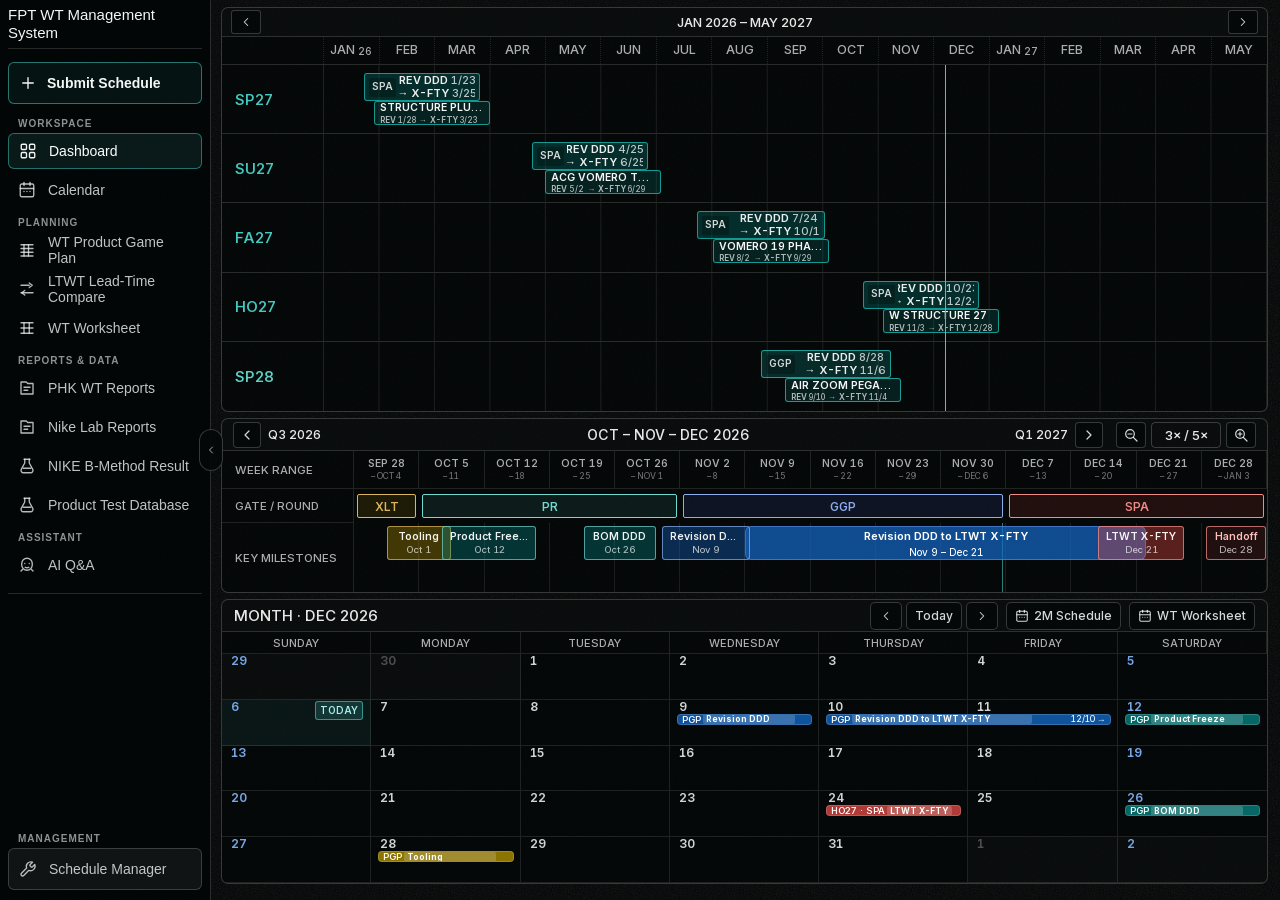
==== commit 5a938361: "Add LTWT lead-time comparison view" ====
--- a/local-harness.html
+++ b/local-harness.html
@@ -5,7 +5,7 @@
   <meta name="viewport" content="width=device-width, initial-scale=1">
   <title>FPT WT Management System</title>
   <link rel="icon" href="data:,">
-  <link rel="stylesheet" href="./wt-system.css?v=202607162345">
+  <link rel="stylesheet" href="./wt-system.css?v=202607241130">
 </head>
 <body>
   <div
@@ -20,6 +20,6 @@
     data-wt-tcms-events-url="./tcms-wt-events.json"
     data-wt-tcms-refresh-ms="60000"
   ></div>
-  <script defer src="./wt-system.js?v=202607162345"></script>
+  <script defer src="./wt-system.js?v=202607241130"></script>
 </body>
 </html>
--- a/wt-system.css
+++ b/wt-system.css
@@ -12195,6 +12195,611 @@
   }
 }
 
+/* LTWT lead-time comparison */
+.wt-app.is-leadtime,
+.wt-app.is-leadtime .wt-main,
+.wt-app.is-leadtime .wt-workspace {
+  min-width: 0;
+  min-height: 0;
+  background: #020606;
+  color: #f4fbfb;
+  font-family: "T2RL Inter", "Inter WT", "Segoe UI", Arial, sans-serif;
+}
+
+.wt-app.is-leadtime .wt-workspace {
+  overflow: auto;
+}
+
+.wt-lead-page {
+  --wt-lead-label-width: clamp(176px, 15vw, 220px);
+  width: 100%;
+  min-width: 1040px;
+  min-height: 100%;
+  display: grid;
+  grid-template-rows: auto 64px auto auto;
+  align-content: start;
+  padding: 20px 24px 22px;
+  color: #f4fbfb;
+  background-color: #020606;
+  letter-spacing: 0;
+}
+
+.wt-lead-header {
+  min-height: 88px;
+  display: flex;
+  align-items: flex-start;
+  justify-content: space-between;
+  gap: 28px;
+  padding: 0 0 18px;
+  border-bottom: 1px solid rgba(185, 219, 218, .24);
+}
+
+.wt-lead-header > div:first-child {
+  min-width: 0;
+}
+
+.wt-lead-header small,
+.wt-lead-axis-label span,
+.wt-lead-lane > header small,
+.wt-lead-formula span {
+  color: #43c9c0;
+  font-size: 11px;
+  font-weight: 650;
+  line-height: 1.2;
+}
+
+.wt-lead-header h1 {
+  margin: 5px 0 3px;
+  color: #ffffff;
+  font-size: clamp(25px, 2vw, 32px);
+  font-weight: 560;
+  line-height: 1.08;
+  letter-spacing: 0;
+}
+
+.wt-lead-header p {
+  margin: 0;
+  color: rgba(226, 241, 241, .7);
+  font-size: 14px;
+  font-weight: 400;
+  line-height: 1.4;
+}
+
+.wt-lead-advantage {
+  min-width: 252px;
+  display: grid;
+  justify-items: end;
+  gap: 2px;
+  padding: 9px 0 0 18px;
+  border-left: 2px solid #43c9c0;
+  text-align: right;
+}
+
+.wt-lead-advantage span {
+  color: rgba(225, 241, 241, .64);
+  font-size: 10px;
+  font-weight: 600;
+}
+
+.wt-lead-advantage strong {
+  color: #43c9c0;
+  font-size: clamp(21px, 1.7vw, 28px);
+  font-weight: 650;
+  line-height: 1.05;
+}
+
+.wt-lead-advantage small {
+  color: #ffffff;
+  font-size: 12px;
+  font-weight: 500;
+}
+
+.wt-lead-axis {
+  min-width: 0;
+  display: grid;
+  grid-template-columns: var(--wt-lead-label-width) minmax(0, 1fr);
+  border-bottom: 1px solid rgba(185, 219, 218, .24);
+}
+
+.wt-lead-axis-label {
+  display: grid;
+  align-content: center;
+  gap: 2px;
+  padding: 0 16px;
+  border-right: 1px solid rgba(185, 219, 218, .24);
+}
+
+.wt-lead-axis-label b {
+  color: rgba(240, 250, 250, .9);
+  font-size: 13px;
+  font-weight: 520;
+}
+
+.wt-lead-months {
+  position: relative;
+  min-width: 0;
+}
+
+.wt-lead-month {
+  position: absolute;
+  inset: 0 auto 0 var(--left);
+  width: var(--width);
+  display: flex;
+  align-items: center;
+  justify-content: center;
+  gap: 7px;
+  border-right: 1px solid rgba(185, 219, 218, .2);
+}
+
+.wt-lead-month:first-child {
+  border-left: 1px solid rgba(185, 219, 218, .2);
+}
+
+.wt-lead-month b {
+  color: #ffffff;
+  font-size: 14px;
+  font-weight: 620;
+}
+
+.wt-lead-month span {
+  color: rgba(225, 241, 241, .55);
+  font-size: 11px;
+  font-weight: 500;
+}
+
+.wt-lead-board {
+  min-width: 0;
+  border: 1px solid rgba(185, 219, 218, .24);
+  border-top: 0;
+}
+
+.wt-lead-lane {
+  min-width: 0;
+  display: grid;
+  grid-template-columns: var(--wt-lead-label-width) minmax(0, 1fr);
+  border-bottom: 1px solid rgba(185, 219, 218, .24);
+  background: rgba(255, 255, 255, .012);
+}
+
+.wt-lead-lane.is-running {
+  background: rgba(67, 201, 192, .035);
+}
+
+.wt-lead-lane > header {
+  min-width: 0;
+  min-height: 270px;
+  display: grid;
+  align-content: center;
+  gap: 5px;
+  padding: 22px 18px;
+  border-right: 1px solid rgba(185, 219, 218, .24);
+}
+
+.wt-lead-lane > header h2 {
+  margin: 0;
+  color: #ffffff;
+  font-size: clamp(20px, 1.5vw, 26px);
+  font-weight: 560;
+  line-height: 1.12;
+  letter-spacing: 0;
+}
+
+.wt-lead-lane > header p {
+  margin: 2px 0 0;
+  color: rgba(225, 241, 241, .6);
+  font-size: 12px;
+  line-height: 1.4;
+}
+
+.wt-lead-lane > header p b {
+  color: #ffffff;
+  font-size: 14px;
+  font-weight: 600;
+}
+
+.wt-lead-lane.is-running > header p b {
+  color: #43c9c0;
+}
+
+.wt-lead-track {
+  position: relative;
+  min-width: 0;
+  min-height: 270px;
+}
+
+.wt-lead-month-line,
+.wt-lead-shared-line {
+  position: absolute;
+  top: 0;
+  bottom: 0;
+  left: var(--x);
+  width: 0;
+  pointer-events: none;
+}
+
+.wt-lead-month-line {
+  border-left: 1px solid rgba(185, 219, 218, .12);
+}
+
+.wt-lead-shared-line {
+  z-index: 1;
+  border-left: 1px dashed rgba(255, 255, 255, .34);
+}
+
+.wt-lead-baseline {
+  position: absolute;
+  z-index: 2;
+  top: 125px;
+  right: 0;
+  left: 0;
+  height: 2px;
+  background: rgba(226, 241, 241, .5);
+}
+
+.wt-lead-phase {
+  position: absolute;
+  z-index: 3;
+  top: calc(20px + var(--row) * 31px);
+  left: var(--left);
+  width: var(--width);
+  min-width: 54px;
+  height: 24px;
+  display: block;
+  padding: 0;
+  border: 1px solid rgba(134, 194, 217, .7);
+  border-radius: 4px;
+  background: rgba(88, 160, 197, .18);
+  overflow: visible;
+  white-space: nowrap;
+}
+
+.wt-lead-phase.is-running {
+  border-color: rgba(67, 201, 192, .8);
+  background: rgba(67, 201, 192, .14);
+}
+
+.wt-lead-phase.is-parallel::before {
+  content: "PARALLEL";
+  position: absolute;
+  right: 5px;
+  bottom: -14px;
+  color: rgba(67, 201, 192, .8);
+  font-size: 8px;
+  font-weight: 650;
+}
+
+.wt-lead-phase span {
+  position: absolute;
+  bottom: calc(100% + 3px);
+  left: 0;
+  color: rgba(234, 247, 247, .72);
+  font-size: 10px;
+  font-weight: 520;
+  line-height: 1;
+  white-space: nowrap;
+}
+
+.wt-lead-phase b {
+  position: absolute;
+  top: 50%;
+  left: 50%;
+  color: #ffffff;
+  font-size: 10px;
+  font-weight: 700;
+  line-height: 1;
+  white-space: nowrap;
+  transform: translate(-50%, -50%);
+}
+
+.wt-lead-milestone {
+  position: absolute;
+  z-index: 5;
+  top: 119px;
+  left: var(--x);
+  color: #eef8f8;
+}
+
+.wt-lead-milestone > i {
+  position: absolute;
+  width: 14px;
+  height: 14px;
+  border: 2px solid #ffffff;
+  border-radius: 50%;
+  background: #0c8f93;
+  transform: translateX(-50%);
+}
+
+.wt-lead-milestone.is-running > i {
+  background: #43c9c0;
+}
+
+.wt-lead-milestone.is-shared > i {
+  width: 14px;
+  height: 14px;
+  border: 0;
+  border-radius: 1px;
+  background: #ffffff;
+  transform: translate(-50%, 0) rotate(45deg);
+}
+
+.wt-lead-milestone.is-result > i {
+  width: 17px;
+  height: 17px;
+  border-radius: 1px;
+  background: #43c9c0;
+  transform: translate(-50%, -1px) rotate(45deg);
+}
+
+.wt-lead-milestone > div {
+  position: absolute;
+  left: 0;
+  width: 142px;
+  display: grid;
+  gap: 4px;
+  transform: translateX(-50%);
+  text-align: center;
+}
+
+.wt-lead-milestone.is-top > div {
+  top: 27px;
+}
+
+.wt-lead-milestone.is-bottom > div {
+  top: 80px;
+}
+
+.wt-lead-milestone.is-align-start > div {
+  transform: translateX(-14%);
+  text-align: left;
+}
+
+.wt-lead-milestone.is-align-end > div {
+  transform: translateX(-100%);
+  text-align: right;
+}
+
+.wt-lead-milestone > div span {
+  color: rgba(234, 247, 247, .82);
+  font-size: 11px;
+  font-weight: 520;
+  line-height: 1.2;
+}
+
+.wt-lead-milestone > div span small {
+  display: block;
+  margin-top: 2px;
+  color: rgba(67, 201, 192, .8);
+  font-size: 8px;
+  font-weight: 650;
+}
+
+.wt-lead-milestone > div b {
+  color: #ffffff;
+  font-size: 15px;
+  font-weight: 630;
+  line-height: 1;
+}
+
+.wt-lead-milestone.is-result > div span,
+.wt-lead-milestone.is-result > div b {
+  color: #43c9c0;
+}
+
+.wt-lead-result-gap {
+  position: relative;
+  height: 68px;
+  margin-left: var(--wt-lead-label-width);
+  background: rgba(67, 201, 192, .025);
+}
+
+.wt-lead-result-gap > span {
+  position: absolute;
+  top: 13px;
+  bottom: 13px;
+  left: var(--x);
+  border-left: 1px dashed #43c9c0;
+}
+
+.wt-lead-result-gap > div {
+  position: absolute;
+  top: 23px;
+  left: var(--left);
+  width: calc(var(--right) - var(--left));
+  height: 2px;
+  border-right: 7px solid #43c9c0;
+  border-left: 7px solid #43c9c0;
+  background: #43c9c0;
+}
+
+.wt-lead-result-gap > div b,
+.wt-lead-result-gap > div small {
+  position: absolute;
+  left: 50%;
+  white-space: nowrap;
+  transform: translateX(-50%);
+}
+
+.wt-lead-result-gap > div b {
+  top: -20px;
+  color: #43c9c0;
+  font-size: 13px;
+  font-weight: 700;
+}
+
+.wt-lead-result-gap > div small {
+  top: 8px;
+  color: rgba(234, 247, 247, .7);
+  font-size: 10px;
+  font-weight: 500;
+}
+
+.wt-lead-footer {
+  min-height: 72px;
+  display: flex;
+  align-items: center;
+  justify-content: space-between;
+  gap: 24px;
+  padding: 14px 16px;
+  border: 1px solid rgba(185, 219, 218, .24);
+  border-top: 0;
+}
+
+.wt-lead-formula {
+  min-width: 0;
+  display: grid;
+  gap: 4px;
+}
+
+.wt-lead-formula b {
+  color: rgba(242, 250, 250, .9);
+  font-size: 13px;
+  font-weight: 500;
+  line-height: 1.35;
+}
+
+.wt-lead-legend {
+  display: flex;
+  align-items: center;
+  justify-content: flex-end;
+  gap: 14px;
+  white-space: nowrap;
+}
+
+.wt-lead-legend span {
+  display: inline-flex;
+  align-items: center;
+  gap: 6px;
+  color: rgba(234, 247, 247, .7);
+  font-size: 10px;
+  font-weight: 500;
+}
+
+.wt-lead-legend i {
+  width: 10px;
+  height: 10px;
+  border: 1px solid #ffffff;
+  border-radius: 50%;
+  background: #0c8f93;
+}
+
+.wt-lead-legend i.is-shared {
+  border: 0;
+  border-radius: 1px;
+  background: #ffffff;
+  transform: rotate(45deg);
+}
+
+.wt-lead-legend i.is-running {
+  background: #43c9c0;
+}
+
+.wt-lead-legend i.is-phase {
+  width: 18px;
+  border-color: rgba(134, 194, 217, .8);
+  border-radius: 2px;
+  background: rgba(88, 160, 197, .25);
+}
+
+@media (min-width: 1600px) {
+  .wt-lead-page {
+    --wt-lead-label-width: 230px;
+    padding: 24px 28px;
+  }
+
+  .wt-lead-lane > header,
+  .wt-lead-track {
+    min-height: 286px;
+  }
+
+  .wt-lead-milestone > div span {
+    font-size: 12px;
+  }
+
+  .wt-lead-milestone > div b {
+    font-size: 17px;
+  }
+}
+
+@media (max-width: 1180px) {
+  .wt-lead-page {
+    --wt-lead-label-width: 176px;
+    padding-inline: 16px;
+  }
+
+  .wt-lead-footer {
+    align-items: flex-start;
+    flex-direction: column;
+  }
+
+  .wt-lead-legend {
+    justify-content: flex-start;
+  }
+}
+
+@media (max-height: 850px) {
+  .wt-lead-page {
+    grid-template-rows: auto 54px auto auto;
+    padding-block: 14px;
+  }
+
+  .wt-lead-header {
+    min-height: 72px;
+    padding-bottom: 12px;
+  }
+
+  .wt-lead-header h1 {
+    font-size: 27px;
+  }
+
+  .wt-lead-advantage {
+    padding-top: 5px;
+  }
+
+  .wt-lead-lane > header,
+  .wt-lead-track {
+    min-height: 230px;
+  }
+
+  .wt-lead-baseline {
+    top: 102px;
+  }
+
+  .wt-lead-phase {
+    top: calc(13px + var(--row) * 27px);
+    height: 22px;
+  }
+
+  .wt-lead-milestone {
+    top: 96px;
+  }
+
+  .wt-lead-milestone.is-top > div {
+    top: 26px;
+  }
+
+  .wt-lead-milestone.is-bottom > div {
+    top: 70px;
+  }
+
+  .wt-lead-result-gap {
+    height: 56px;
+  }
+
+  .wt-lead-result-gap > span {
+    top: 8px;
+    bottom: 8px;
+  }
+
+  .wt-lead-result-gap > div {
+    top: 20px;
+  }
+
+  .wt-lead-footer {
+    min-height: 64px;
+    padding-block: 10px;
+  }
+}
+
 @media (prefers-reduced-motion: reduce) {
   #wt-system-root *,
   .wt-root * {
